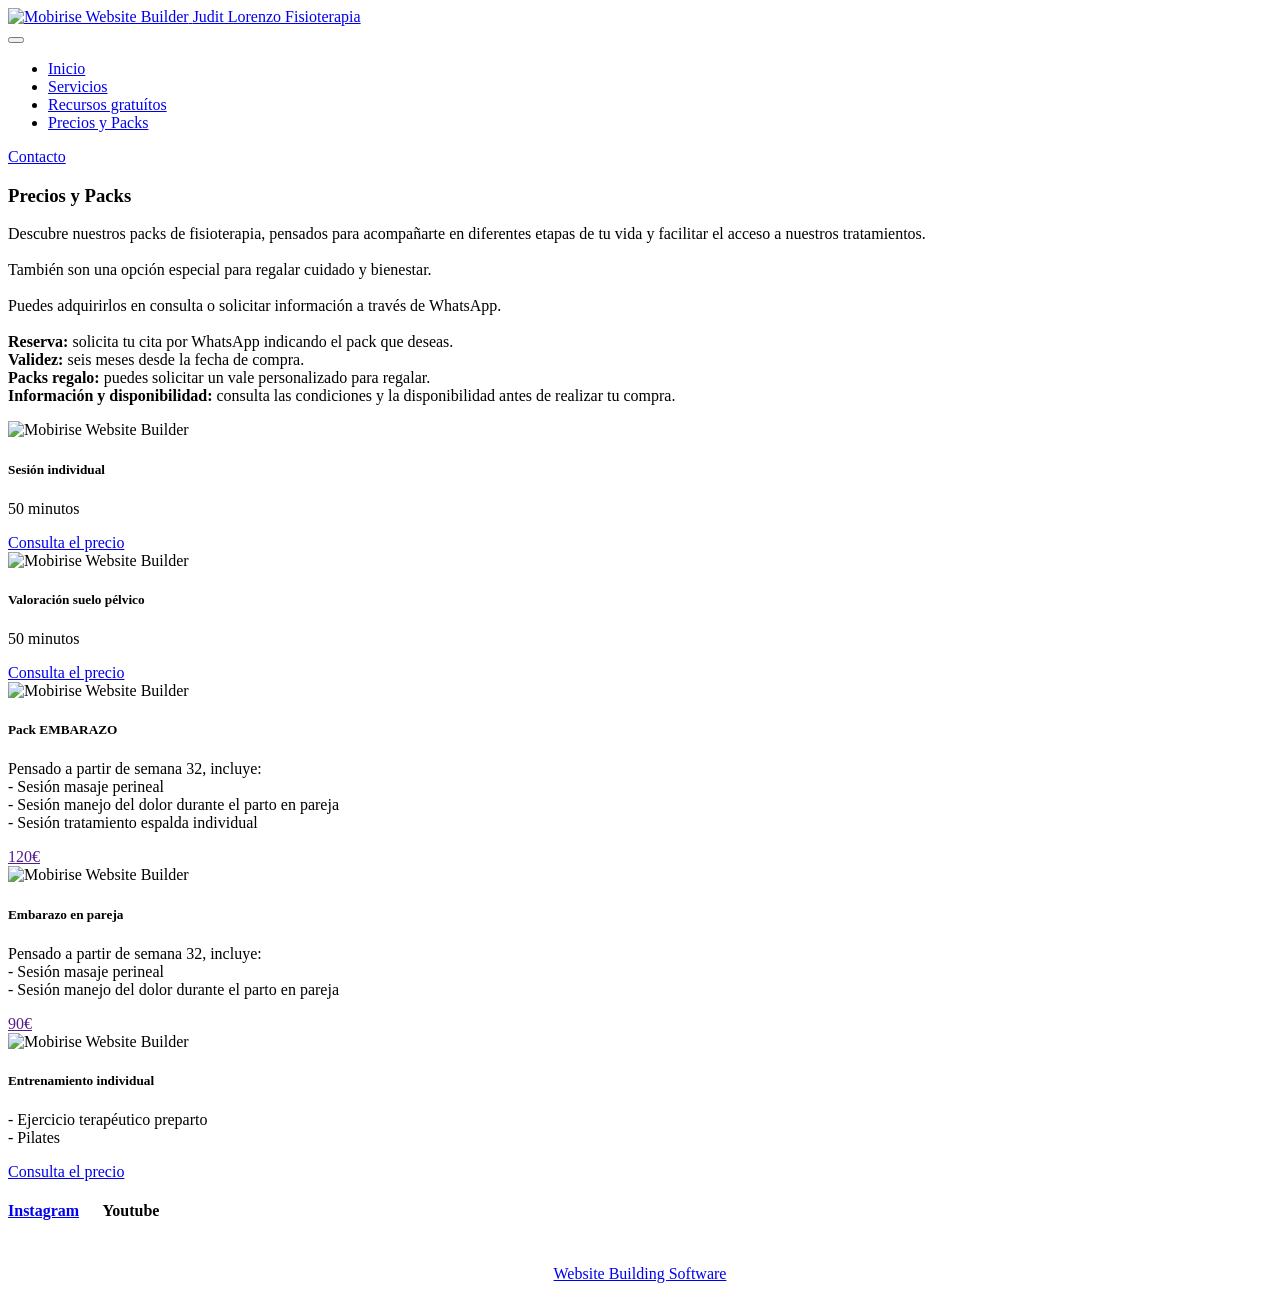
==== preciosypacks.html @ fe15902c "Add files via upload" ====
<!DOCTYPE html>
<html  >
<head>
  <!-- Site made with Mobirise Website Builder v6.2.0, https://mobirise.com -->
  <meta charset="UTF-8">
  <meta http-equiv="X-UA-Compatible" content="IE=edge">
  <meta name="generator" content="Mobirise v6.2.0, mobirise.com">
  <meta name="viewport" content="width=device-width, initial-scale=1, minimum-scale=1">
  <link rel="shortcut icon" href="assets/images/jtg-logo-vf.png" type="image/x-icon">
  <meta name="description" content="">
  
  
  <title>Packs</title>
  <link rel="stylesheet" href="assets/web/assets/mobirise-icons2/mobirise2.css">
  <link rel="stylesheet" href="assets/bootstrap/css/bootstrap.min.css">
  <link rel="stylesheet" href="assets/dropdown/css/style.css">
  <link rel="stylesheet" href="assets/theme/css/style.css">
  <link rel="preload" href="https://fonts.googleapis.com/css?family=Inter+Tight:100,200,300,400,500,600,700,800,900,100i,200i,300i,400i,500i,600i,700i,800i,900i&display=swap" as="style" onload="this.onload=null;this.rel='stylesheet'">
  <noscript><link rel="stylesheet" href="https://fonts.googleapis.com/css?family=Inter+Tight:100,200,300,400,500,600,700,800,900,100i,200i,300i,400i,500i,600i,700i,800i,900i&display=swap"></noscript>
  <link rel="preload" as="style" href="assets/mobirise/css/mbr-additional.css?v=u1Nnzc"><link rel="stylesheet" href="assets/mobirise/css/mbr-additional.css?v=u1Nnzc" type="text/css">

  
  
  
</head>
<body>
  
  <section data-bs-version="5.1" class="menu menu1 cid-vzcnMdSgQT" once="menu" id="menu01-1f">
	

	<nav class="navbar navbar-dropdown navbar-fixed-top navbar-expand-lg">
		<div class="container">
			<div class="navbar-brand">
				<span class="navbar-logo">
					<a href="https://mobiri.se">
						<img src="assets/images/jtg-logo-vf.png" alt="Mobirise Website Builder" style="height: 5rem;">
					</a>
				</span>
				<span class="navbar-caption-wrap"><a class="navbar-caption text-black display-4" href="https://mobiri.se">Judit Lorenzo Fisioterapia</a></span>
			</div>
			<button class="navbar-toggler" type="button" data-toggle="collapse" data-bs-toggle="collapse" data-target="#navbarSupportedContent" data-bs-target="#navbarSupportedContent" aria-controls="navbarNavAltMarkup" aria-expanded="false" aria-label="Toggle navigation">
				<div class="hamburger">
					<span></span>
					<span></span>
					<span></span>
					<span></span>
				</div>
			</button>
			<div class="collapse navbar-collapse" id="navbarSupportedContent">
				<ul class="navbar-nav nav-dropdown" data-app-modern-menu="true"><li class="nav-item">
						<a class="nav-link link text-black text-primary display-4" href="index.html">Inicio</a>
					</li>
					
					<li class="nav-item">
						<a class="nav-link link text-black text-primary display-4" href="servicios.html">Servicios</a>
					</li><li class="nav-item"><a class="nav-link link text-black text-primary display-4" href="Recursos gratuitos.html">Recursos gratuítos</a></li><li class="nav-item"><a class="nav-link link text-black text-primary display-4" href="preciosypacks.html">Precios y Packs</a></li></ul>
				
				<div class="navbar-buttons mbr-section-btn"><a class="btn btn-primary display-4" href="https://wa.me/34603654140">Contacto</a></div>
			</div>
		</div>
	</nav>
</section>

<section data-bs-version="5.1" class="article12 cid-vzcnMf106b" id="article12-1g">    
    
    <div class="container">
        <div class="row justify-content-center">
            <div class="col-md-12 col-lg-10">
                <h3 class="mbr-section-title mbr-fonts-style mb-4 mt-0 display-2">
                <strong>Precios y Packs</strong></h3>
                
                <p class="mbr-text mbr-fonts-style display-7">Descubre nuestros packs de fisioterapia, pensados para acompañarte en diferentes etapas de tu vida y facilitar el acceso a nuestros tratamientos.<br><br>También son una opción especial para regalar cuidado y bienestar.<br><br>Puedes adquirirlos en consulta o solicitar información a través de WhatsApp.<br>
<br><strong>Reserva: </strong>solicita tu cita por WhatsApp indicando el pack que deseas.<br><strong>Validez:</strong> seis meses desde la fecha de compra.<br><strong>Packs regalo:</strong> puedes solicitar un vale personalizado para regalar.<br><strong>Información y disponibilidad: </strong>consulta las condiciones y la disponibilidad antes de realizar tu compra.<br></p>
            </div>
        </div>
    </div>
</section>

<section data-bs-version="5.1" class="features03 cid-vzcoPlRp9c" id="features03-1i">
	
	
	<div class="container">
		<div class="row justify-content-center mb-5">
			<div class="col-12 content-head">
				
			</div>
		</div>
		<div class="row">
			<div class="item features-image col-12 col-md-6 col-lg-4 active">
				<div class="item-wrapper">
					<div class="item-img mb-3">
						<img src="assets/images/masaje-teraputico-abdominal-clido.png" alt="Mobirise Website Builder" title="" data-slide-to="0" data-bs-slide-to="0">
					</div>
					<div class="item-content align-left">
						<h5 class="item-title mbr-fonts-style mt-0 mb-2 display-5">
							<strong>Sesión individual</strong></h5>
						<p class="mbr-text mbr-fonts-style mb-3 display-7">
						    50 minutos</p>
						<div class="mbr-section-btn item-footer"><a href="https://wa.me/34603654140" class="btn item-btn btn-primary display-7">Consulta el precio</a></div>
					</div>
				</div>
			</div><div class="item features-image col-12 col-md-6 col-lg-4">
				<div class="item-wrapper">
					<div class="item-img mb-3">
						<img src="assets/images/sp-2.jpeg" alt="Mobirise Website Builder" title="" data-slide-to="1" data-bs-slide-to="1">
					</div>
					<div class="item-content align-left">
						<h5 class="item-title mbr-fonts-style mt-0 mb-2 display-5"><strong>Valoración suelo pélvico</strong></h5>
						<p class="mbr-text mbr-fonts-style mb-3 display-7">50 minutos</p>
						<div class="mbr-section-btn item-footer"><a href="tel:+34603654140" class="btn item-btn btn-primary display-7">Consulta el precio</a></div>
					</div>
				</div>
			</div>
			<div class="item features-image col-12 col-md-6 col-lg-4">
				<div class="item-wrapper">
					<div class="item-img mb-3">
						<img src="assets/images/imagen1.png" alt="Mobirise Website Builder" title="" data-slide-to="2" data-bs-slide-to="2">
					</div>
					<div class="item-content align-left">
						<h5 class="item-title mbr-fonts-style mb-2 mt-0 display-5"><strong>Pack EMBARAZO</strong></h5>
						<p class="mbr-text mbr-fonts-style mb-3 display-7">Pensado a partir de semana 32, incluye:<br>- Sesión masaje perineal<br>- Sesión manejo del dolor durante el parto en pareja<br>- Sesión tratamiento espalda individual</p>
						<div class="mbr-section-btn item-footer"><a href="" class="btn item-btn btn-primary display-7">120€</a></div>
					</div>
				</div>
			</div><div class="item features-image col-12 col-md-6 col-lg-4">
				<div class="item-wrapper">
					<div class="item-img mb-3">
						<img src="assets/images/imagen1.png" alt="Mobirise Website Builder" title="" data-slide-to="3" data-bs-slide-to="3">
					</div>
					<div class="item-content align-left">
						<h5 class="item-title mbr-fonts-style mb-2 mt-0 display-5"><strong>Embarazo en pareja</strong></h5>
						<p class="mbr-text mbr-fonts-style mb-3 display-7">Pensado a partir de semana 32, incluye:
<br>- Sesión masaje perineal
<br>- Sesión manejo del dolor durante el  parto en pareja</p>
						<div class="mbr-section-btn item-footer"><a href="" class="btn item-btn btn-primary display-7">90€</a></div>
					</div>
				</div>
			</div><div class="item features-image col-12 col-md-6 col-lg-4">
				<div class="item-wrapper">
					<div class="item-img mb-3">
						<img src="assets/images/whatsapp-image-2026-10-28-at-09.52.08.jpeg" alt="Mobirise Website Builder" title="" data-slide-to="4" data-bs-slide-to="5">
					</div>
					<div class="item-content align-left">
						<h5 class="item-title mbr-fonts-style mb-2 mt-0 display-5"><strong>Entrenamiento individual</strong></h5>
						<p class="mbr-text mbr-fonts-style mb-3 display-7">- Ejercicio terapéutico preparto<br>- Pilates</p>
						<div class="mbr-section-btn item-footer"><a href="https://wa.me/34603654140" class="btn item-btn btn-primary display-7">Consulta el precio</a></div>
					</div>
				</div>
			</div>
			
		</div>
	</div>
</section>

<section data-bs-version="5.1" class="article11 cid-vzcnMfFdfg" id="article11-1h">
    

    
    
    <div class="container">
        <div class="row justify-content-center">
            <div class="title col-md-12 col-lg-10">
                
                <h4 class="mbr-section-subtitle align-center mbr-fonts-style mt-4 display-7"><p><a href="https://www.instagram.com/judit.fisio/" class="text-black">Instagram</a> &nbsp;&nbsp;&nbsp;&nbsp;       Youtube</p></h4>
                
            </div>
        </div>
    </div>
</section><section class="display-7" style="padding: 0;align-items: center;justify-content: center;flex-wrap: wrap;    align-content: center;display: flex;position: relative;height: 4rem;"><a href="https://mobiri.se/" style="flex: 1 1;height: 4rem;position: absolute;width: 100%;z-index: 1;"><img alt="" style="height: 4rem;" src="[data-uri]"></a><p style="margin: 0;text-align: center;" class="display-7">&#8204;</p><a style="z-index:1" href="https://mobirise.com"> Website Building Software</a></section><script src="assets/bootstrap/js/bootstrap.bundle.min.js"></script>  <script src="assets/smoothscroll/smooth-scroll.js"></script>  <script src="assets/ytplayer/index.js"></script>  <script src="assets/dropdown/js/navbar-dropdown.js"></script>  <script src="assets/theme/js/script.js"></script>  
  
  
</body>
</html>
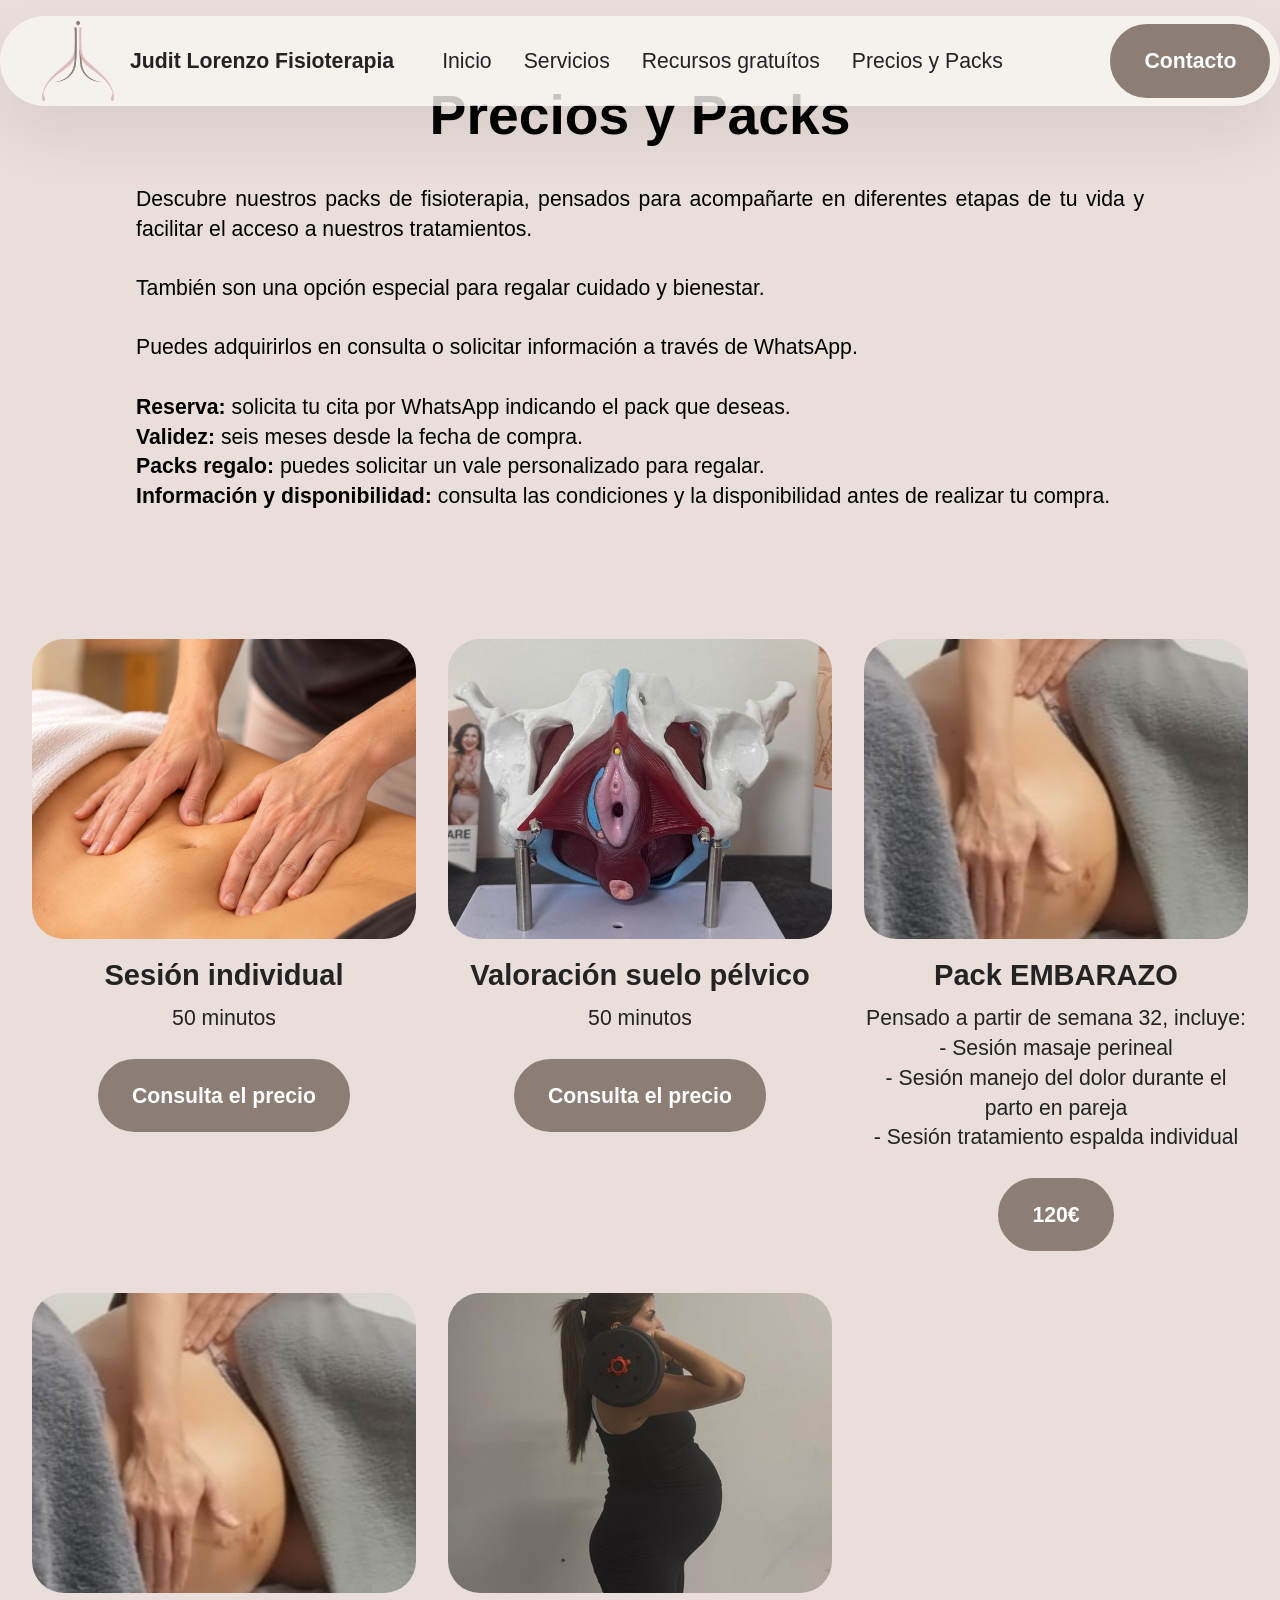
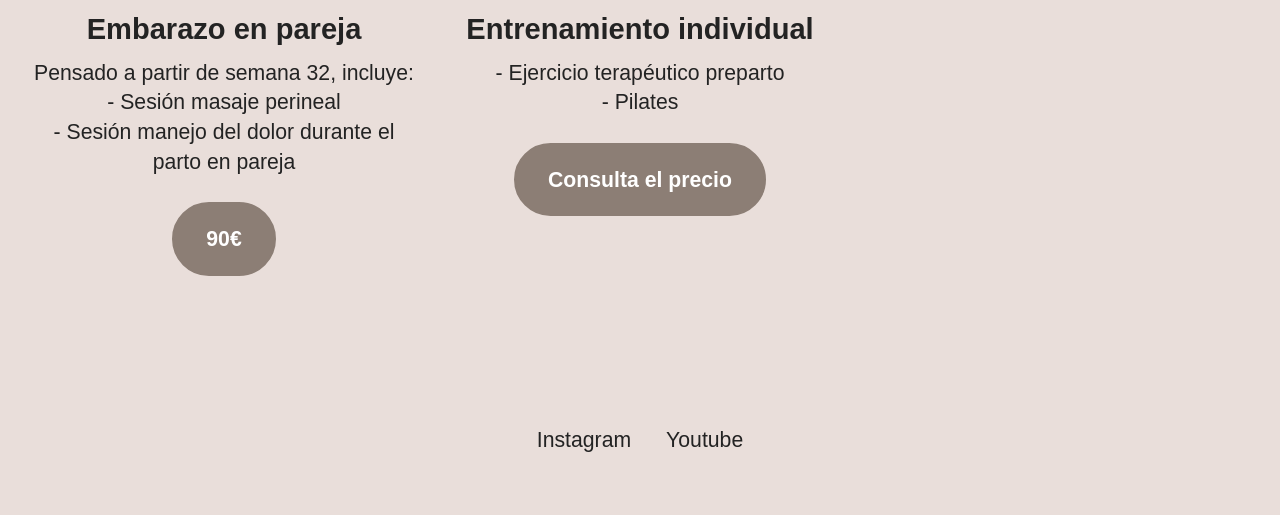
==== commit 52da49df: "preciosypacks.html" ====
--- a/preciosypacks.html
+++ b/preciosypacks.html
@@ -32,7 +32,7 @@
 		<div class="container">
 			<div class="navbar-brand">
 				<span class="navbar-logo">
-					<a href="https://mobiri.se">
+					<a href="index.html">
 						<img src="assets/images/jtg-logo-vf.png" alt="Mobirise Website Builder" style="height: 5rem;">
 					</a>
 				</span>
@@ -166,8 +166,8 @@
             </div>
         </div>
     </div>
-</section><section class="display-7" style="padding: 0;align-items: center;justify-content: center;flex-wrap: wrap;    align-content: center;display: flex;position: relative;height: 4rem;"><a href="https://mobiri.se/" style="flex: 1 1;height: 4rem;position: absolute;width: 100%;z-index: 1;"><img alt="" style="height: 4rem;" src="[data-uri]"></a><p style="margin: 0;text-align: center;" class="display-7">&#8204;</p><a style="z-index:1" href="https://mobirise.com"> Website Building Software</a></section><script src="assets/bootstrap/js/bootstrap.bundle.min.js"></script>  <script src="assets/smoothscroll/smooth-scroll.js"></script>  <script src="assets/ytplayer/index.js"></script>  <script src="assets/dropdown/js/navbar-dropdown.js"></script>  <script src="assets/theme/js/script.js"></script>  
+<script src="assets/bootstrap/js/bootstrap.bundle.min.js"></script>  <script src="assets/smoothscroll/smooth-scroll.js"></script>  <script src="assets/ytplayer/index.js"></script>  <script src="assets/dropdown/js/navbar-dropdown.js"></script>  <script src="assets/theme/js/script.js"></script>  
   
   
 </body>
-</html>+</html>
--- a/assets/web/assets/mobirise-icons2/mobirise2.css
+++ b/assets/web/assets/mobirise-icons2/mobirise2.css
@@ -0,0 +1,499 @@
+@font-face {
+  font-family: 'Moririse2';
+  font-display: swap;
+  src:  url('mobirise2.eot?f2bix4');
+  src:  url('mobirise2.eot?f2bix4#iefix') format('embedded-opentype'),
+    url('mobirise2.woff2?f2bix4') format('woff2'),
+    url('mobirise2.woff?f2bix4') format('woff'),
+    url('mobirise2.ttf?f2bix4') format('truetype'),
+    url('mobirise2.svg?f2bix4#mobirise2') format('svg');
+  font-weight: normal;
+  font-style: normal;
+}
+
+[class^="mobi-"], [class*=" mobi-"] {
+  /* use !important to prevent issues with browser extensions that change fonts */
+  font-family: 'Moririse2' !important;
+  speak: none;
+  font-style: normal;
+  font-weight: normal;
+  font-variant: normal;
+  text-transform: none;
+  line-height: 1;
+
+  /* Better Font Rendering =========== */
+  -webkit-font-smoothing: antialiased;
+  -moz-osx-font-smoothing: grayscale;
+}
+
+.mobi-mbri-add-submenu:before {
+  content: "\e900";
+}
+.mobi-mbri-alert:before {
+  content: "\e901";
+}
+.mobi-mbri-align-center:before {
+  content: "\e902";
+}
+.mobi-mbri-align-justify:before {
+  content: "\e903";
+}
+.mobi-mbri-align-left:before {
+  content: "\e904";
+}
+.mobi-mbri-align-right:before {
+  content: "\e905";
+}
+.mobi-mbri-android:before {
+  content: "\e906";
+}
+.mobi-mbri-apple:before {
+  content: "\e907";
+}
+.mobi-mbri-arrow-down:before {
+  content: "\e908";
+}
+.mobi-mbri-arrow-next:before {
+  content: "\e909";
+}
+.mobi-mbri-arrow-prev:before {
+  content: "\e90a";
+}
+.mobi-mbri-arrow-up:before {
+  content: "\e90b";
+}
+.mobi-mbri-bold:before {
+  content: "\e90c";
+}
+.mobi-mbri-bookmark:before {
+  content: "\e90d";
+}
+.mobi-mbri-bootstrap:before {
+  content: "\e90e";
+}
+.mobi-mbri-briefcase:before {
+  content: "\e90f";
+}
+.mobi-mbri-browse:before {
+  content: "\e910";
+}
+.mobi-mbri-bulleted-list:before {
+  content: "\e911";
+}
+.mobi-mbri-calendar:before {
+  content: "\e912";
+}
+.mobi-mbri-camera:before {
+  content: "\e913";
+}
+.mobi-mbri-cart-add:before {
+  content: "\e914";
+}
+.mobi-mbri-cart-full:before {
+  content: "\e915";
+}
+.mobi-mbri-cash:before {
+  content: "\e916";
+}
+.mobi-mbri-change-style:before {
+  content: "\e917";
+}
+.mobi-mbri-chat:before {
+  content: "\e918";
+}
+.mobi-mbri-clock:before {
+  content: "\e919";
+}
+.mobi-mbri-close:before {
+  content: "\e91a";
+}
+.mobi-mbri-cloud:before {
+  content: "\e91b";
+}
+.mobi-mbri-code:before {
+  content: "\e91c";
+}
+.mobi-mbri-contact-form:before {
+  content: "\e91d";
+}
+.mobi-mbri-credit-card:before {
+  content: "\e91e";
+}
+.mobi-mbri-cursor-click:before {
+  content: "\e91f";
+}
+.mobi-mbri-cust-feedback:before {
+  content: "\e920";
+}
+.mobi-mbri-database:before {
+  content: "\e921";
+}
+.mobi-mbri-delivery:before {
+  content: "\e922";
+}
+.mobi-mbri-desktop:before {
+  content: "\e923";
+}
+.mobi-mbri-devices:before {
+  content: "\e924";
+}
+.mobi-mbri-down:before {
+  content: "\e925";
+}
+.mobi-mbri-download-2:before {
+  content: "\e926";
+}
+.mobi-mbri-download:before {
+  content: "\e927";
+}
+.mobi-mbri-drag-n-drop-2:before {
+  content: "\e928";
+}
+.mobi-mbri-drag-n-drop:before {
+  content: "\e929";
+}
+.mobi-mbri-edit-2:before {
+  content: "\e92a";
+}
+.mobi-mbri-edit:before {
+  content: "\e92b";
+}
+.mobi-mbri-error:before {
+  content: "\e92c";
+}
+.mobi-mbri-extension:before {
+  content: "\e92d";
+}
+.mobi-mbri-features:before {
+  content: "\e92e";
+}
+.mobi-mbri-file:before {
+  content: "\e92f";
+}
+.mobi-mbri-flag:before {
+  content: "\e930";
+}
+.mobi-mbri-folder:before {
+  content: "\e931";
+}
+.mobi-mbri-gift:before {
+  content: "\e932";
+}
+.mobi-mbri-github:before {
+  content: "\e933";
+}
+.mobi-mbri-globe-2:before {
+  content: "\e934";
+}
+.mobi-mbri-globe:before {
+  content: "\e935";
+}
+.mobi-mbri-growing-chart:before {
+  content: "\e936";
+}
+.mobi-mbri-hearth:before {
+  content: "\e937";
+}
+.mobi-mbri-help:before {
+  content: "\e938";
+}
+.mobi-mbri-home:before {
+  content: "\e939";
+}
+.mobi-mbri-hot-cup:before {
+  content: "\e93a";
+}
+.mobi-mbri-idea:before {
+  content: "\e93b";
+}
+.mobi-mbri-image-gallery:before {
+  content: "\e93c";
+}
+.mobi-mbri-image-slider:before {
+  content: "\e93d";
+}
+.mobi-mbri-info:before {
+  content: "\e93e";
+}
+.mobi-mbri-italic:before {
+  content: "\e93f";
+}
+.mobi-mbri-key:before {
+  content: "\e940";
+}
+.mobi-mbri-laptop:before {
+  content: "\e941";
+}
+.mobi-mbri-layers:before {
+  content: "\e942";
+}
+.mobi-mbri-left-right:before {
+  content: "\e943";
+}
+.mobi-mbri-left:before {
+  content: "\e944";
+}
+.mobi-mbri-letter:before {
+  content: "\e945";
+}
+.mobi-mbri-like:before {
+  content: "\e946";
+}
+.mobi-mbri-link:before {
+  content: "\e947";
+}
+.mobi-mbri-lock:before {
+  content: "\e948";
+}
+.mobi-mbri-login:before {
+  content: "\e949";
+}
+.mobi-mbri-logout:before {
+  content: "\e94a";
+}
+.mobi-mbri-magic-stick:before {
+  content: "\e94b";
+}
+.mobi-mbri-map-pin:before {
+  content: "\e94c";
+}
+.mobi-mbri-menu:before {
+  content: "\e94d";
+}
+.mobi-mbri-mobile-2:before {
+  content: "\e94e";
+}
+.mobi-mbri-mobile-horizontal:before {
+  content: "\e94f";
+}
+.mobi-mbri-mobile:before {
+  content: "\e950";
+}
+.mobi-mbri-mobirise:before {
+  content: "\e951";
+}
+.mobi-mbri-more-horizontal:before {
+  content: "\e952";
+}
+.mobi-mbri-more-vertical:before {
+  content: "\e953";
+}
+.mobi-mbri-music:before {
+  content: "\e954";
+}
+.mobi-mbri-new-file:before {
+  content: "\e955";
+}
+.mobi-mbri-numbered-list:before {
+  content: "\e956";
+}
+.mobi-mbri-opened-folder:before {
+  content: "\e957";
+}
+.mobi-mbri-pages:before {
+  content: "\e958";
+}
+.mobi-mbri-paper-plane:before {
+  content: "\e959";
+}
+.mobi-mbri-paperclip:before {
+  content: "\e95a";
+}
+.mobi-mbri-phone:before {
+  content: "\e95b";
+}
+.mobi-mbri-photo:before {
+  content: "\e95c";
+}
+.mobi-mbri-photos:before {
+  content: "\e95d";
+}
+.mobi-mbri-pin:before {
+  content: "\e95e";
+}
+.mobi-mbri-play:before {
+  content: "\e95f";
+}
+.mobi-mbri-plus:before {
+  content: "\e960";
+}
+.mobi-mbri-preview:before {
+  content: "\e961";
+}
+.mobi-mbri-print:before {
+  content: "\e962";
+}
+.mobi-mbri-protect:before {
+  content: "\e963";
+}
+.mobi-mbri-question:before {
+  content: "\e964";
+}
+.mobi-mbri-quote-left:before {
+  content: "\e965";
+}
+.mobi-mbri-quote-right:before {
+  content: "\e966";
+}
+.mobi-mbri-redo:before {
+  content: "\e967";
+}
+.mobi-mbri-refresh:before {
+  content: "\e968";
+}
+.mobi-mbri-responsive-2:before {
+  content: "\e969";
+}
+.mobi-mbri-responsive:before {
+  content: "\e96a";
+}
+.mobi-mbri-right:before {
+  content: "\e96b";
+}
+.mobi-mbri-rocket:before {
+  content: "\e96c";
+}
+.mobi-mbri-sad-face:before {
+  content: "\e96d";
+}
+.mobi-mbri-sale:before {
+  content: "\e96e";
+}
+.mobi-mbri-save:before {
+  content: "\e96f";
+}
+.mobi-mbri-search:before {
+  content: "\e970";
+}
+.mobi-mbri-setting-2:before {
+  content: "\e971";
+}
+.mobi-mbri-setting-3:before {
+  content: "\e972";
+}
+.mobi-mbri-setting:before {
+  content: "\e973";
+}
+.mobi-mbri-share:before {
+  content: "\e974";
+}
+.mobi-mbri-shopping-bag:before {
+  content: "\e975";
+}
+.mobi-mbri-shopping-basket:before {
+  content: "\e976";
+}
+.mobi-mbri-shopping-cart:before {
+  content: "\e977";
+}
+.mobi-mbri-sites:before {
+  content: "\e978";
+}
+.mobi-mbri-smile-face:before {
+  content: "\e979";
+}
+.mobi-mbri-speed:before {
+  content: "\e97a";
+}
+.mobi-mbri-star:before {
+  content: "\e97b";
+}
+.mobi-mbri-success:before {
+  content: "\e97c";
+}
+.mobi-mbri-sun:before {
+  content: "\e97d";
+}
+.mobi-mbri-sun2:before {
+  content: "\e97e";
+}
+.mobi-mbri-tablet-vertical:before {
+  content: "\e97f";
+}
+.mobi-mbri-tablet:before {
+  content: "\e980";
+}
+.mobi-mbri-target:before {
+  content: "\e981";
+}
+.mobi-mbri-timer:before {
+  content: "\e982";
+}
+.mobi-mbri-to-ftp:before {
+  content: "\e983";
+}
+.mobi-mbri-to-local-drive:before {
+  content: "\e984";
+}
+.mobi-mbri-touch-swipe:before {
+  content: "\e985";
+}
+.mobi-mbri-touch:before {
+  content: "\e986";
+}
+.mobi-mbri-trash:before {
+  content: "\e987";
+}
+.mobi-mbri-underline:before {
+  content: "\e988";
+}
+.mobi-mbri-undo:before {
+  content: "\e989";
+}
+.mobi-mbri-unlink:before {
+  content: "\e98a";
+}
+.mobi-mbri-unlock:before {
+  content: "\e98b";
+}
+.mobi-mbri-up-down:before {
+  content: "\e98c";
+}
+.mobi-mbri-up:before {
+  content: "\e98d";
+}
+.mobi-mbri-update:before {
+  content: "\e98e";
+}
+.mobi-mbri-upload-2:before {
+  content: "\e98f";
+}
+.mobi-mbri-upload:before {
+  content: "\e990";
+}
+.mobi-mbri-user-2:before {
+  content: "\e991";
+}
+.mobi-mbri-user:before {
+  content: "\e992";
+}
+.mobi-mbri-users:before {
+  content: "\e993";
+}
+.mobi-mbri-video-play:before {
+  content: "\e994";
+}
+.mobi-mbri-video:before {
+  content: "\e995";
+}
+.mobi-mbri-watch:before {
+  content: "\e996";
+}
+.mobi-mbri-website-theme-2:before {
+  content: "\e997";
+}
+.mobi-mbri-website-theme:before {
+  content: "\e998";
+}
+.mobi-mbri-wifi:before {
+  content: "\e999";
+}
+.mobi-mbri-windows:before {
+  content: "\e99a";
+}
+.mobi-mbri-zoom-in:before {
+  content: "\e99b";
+}
+.mobi-mbri-zoom-out:before {
+  content: "\e99c";
+}
--- a/assets/dropdown/css/style.css
+++ b/assets/dropdown/css/style.css
@@ -0,0 +1,265 @@
+.navbar-dropdown {
+  left: 0;
+  padding: 0;
+  position: absolute;
+  right: 0;
+  top: 0;
+  transition: all 0.45s ease;
+  z-index: 1030;
+  background: #282828; }
+  .navbar-dropdown .navbar-logo {
+    margin-right: 0.8rem;
+    transition: margin 0.3s ease-in-out;
+    vertical-align: middle; }
+    .navbar-dropdown .navbar-logo img {
+      height: 3.125rem;
+      transition: all 0.3s ease-in-out; }
+    .navbar-dropdown .navbar-logo.mbr-iconfont {
+      font-size: 3.125rem;
+      line-height: 3.125rem; }
+  .navbar-dropdown .navbar-caption {
+    font-weight: 700;
+    white-space: normal;
+    vertical-align: -4px;
+    line-height: 3.125rem !important; }
+    .navbar-dropdown .navbar-caption, .navbar-dropdown .navbar-caption:hover {
+      color: inherit;
+      text-decoration: none; }
+  .navbar-dropdown .mbr-iconfont + .navbar-caption {
+    vertical-align: -1px; }
+  .navbar-dropdown.navbar-fixed-top {
+    position: fixed; }
+  .navbar-dropdown .navbar-brand span {
+    vertical-align: -4px; }
+  .navbar-dropdown.bg-color.transparent {
+    background: none; }
+  .navbar-dropdown.navbar-short .navbar-brand {
+    padding: 0.625rem 0; }
+    .navbar-dropdown.navbar-short .navbar-brand span {
+      vertical-align: -1px; }
+  .navbar-dropdown.navbar-short .navbar-caption {
+    line-height: 2.375rem !important;
+    vertical-align: -2px; }
+  .navbar-dropdown.navbar-short .navbar-logo {
+    margin-right: 0.5rem; }
+    .navbar-dropdown.navbar-short .navbar-logo img {
+      height: 2.375rem; }
+    .navbar-dropdown.navbar-short .navbar-logo.mbr-iconfont {
+      font-size: 2.375rem;
+      line-height: 2.375rem; }
+  .navbar-dropdown.navbar-short .mbr-table-cell {
+    height: 3.625rem; }
+  .navbar-dropdown .navbar-close {
+    left: 0.6875rem;
+    position: fixed;
+    top: 0.75rem;
+    z-index: 1000; }
+  .navbar-dropdown .hamburger-icon {
+    content: "";
+    display: inline-block;
+    vertical-align: middle;
+    width: 16px;
+    -webkit-box-shadow: 0 -6px 0 1px #282828,0 0 0 1px #282828,0 6px 0 1px #282828;
+    -moz-box-shadow: 0 -6px 0 1px #282828,0 0 0 1px #282828,0 6px 0 1px #282828;
+    box-shadow: 0 -6px 0 1px #282828,0 0 0 1px #282828,0 6px 0 1px #282828; }
+
+.dropdown-menu .dropdown-toggle[data-toggle="dropdown-submenu"]::after {
+  border-bottom: 0.35em solid transparent;
+  border-left: 0.35em solid;
+  border-right: 0;
+  border-top: 0.35em solid transparent;
+  margin-left: 0.3rem; }
+
+.dropdown-menu .dropdown-item:focus {
+  outline: 0; }
+
+.nav-dropdown {
+  font-size: 0.75rem;
+  font-weight: 500;
+  height: auto !important; }
+  .nav-dropdown .nav-btn {
+    padding-left: 1rem; }
+  .nav-dropdown .link {
+    margin: .667em 1.667em;
+    font-weight: 500;
+    padding: 0;
+    transition: color .2s ease-in-out; }
+    .nav-dropdown .link.dropdown-toggle {
+      margin-right: 2.583em; }
+      .nav-dropdown .link.dropdown-toggle::after {
+        margin-left: .25rem;
+        border-top: 0.35em solid;
+        border-right: 0.35em solid transparent;
+        border-left: 0.35em solid transparent;
+        border-bottom: 0; }
+      .nav-dropdown .link.dropdown-toggle[aria-expanded="true"] {
+        margin: 0;
+        padding: 0.667em 3.263em  0.667em 1.667em; }
+  .nav-dropdown .link::after,
+  .nav-dropdown .dropdown-item::after {
+    color: inherit; }
+  .nav-dropdown .btn {
+    font-size: 0.75rem;
+    font-weight: 700;
+    letter-spacing: 0;
+    margin-bottom: 0;
+    padding-left: 1.25rem;
+    padding-right: 1.25rem; }
+  .nav-dropdown .dropdown-menu {
+    border-radius: 0;
+    border: 0;
+    left: 0;
+    margin: 0;
+    padding-bottom: 1.25rem;
+    padding-top: 1.25rem;
+    position: relative; }
+  .nav-dropdown .dropdown-submenu {
+    margin-left: 0.125rem;
+    top: 0; }
+  .nav-dropdown .dropdown-item {
+    font-weight: 500;
+    line-height: 2;
+    padding: 0.3846em 4.615em 0.3846em 1.5385em;
+    position: relative;
+    transition: color .2s ease-in-out, background-color .2s ease-in-out; }
+    .nav-dropdown .dropdown-item::after {
+      margin-top: -0.3077em;
+      position: absolute;
+      right: 1.1538em;
+      top: 50%; }
+    .nav-dropdown .dropdown-item:focus, .nav-dropdown .dropdown-item:hover {
+      background: none; }
+
+@media (max-width: 767px) {
+  .nav-dropdown.navbar-toggleable-sm {
+    bottom: 0;
+    display: none;
+    left: 0;
+    overflow-x: hidden;
+    position: fixed;
+    top: 0;
+    transform: translateX(-100%);
+    -ms-transform: translateX(-100%);
+    -webkit-transform: translateX(-100%);
+    width: 18.75rem;
+    z-index: 999; } }
+.nav-dropdown.navbar-toggleable-xl {
+  bottom: 0;
+  display: none;
+  left: 0;
+  overflow-x: hidden;
+  position: fixed;
+  top: 0;
+  transform: translateX(-100%);
+  -ms-transform: translateX(-100%);
+  -webkit-transform: translateX(-100%);
+  width: 18.75rem;
+  z-index: 999; }
+
+.nav-dropdown-sm {
+  display: block !important;
+  overflow-x: hidden;
+  overflow: auto;
+  padding-top: 3.875rem; }
+  .nav-dropdown-sm::after {
+    content: "";
+    display: block;
+    height: 3rem;
+    width: 100%; }
+  .nav-dropdown-sm.collapse.in ~ .navbar-close {
+    display: block !important; }
+  .nav-dropdown-sm.collapsing, .nav-dropdown-sm.collapse.in {
+    transform: translateX(0);
+    -ms-transform: translateX(0);
+    -webkit-transform: translateX(0);
+    transition: all 0.25s ease-out;
+    -webkit-transition: all 0.25s ease-out;
+    background: #282828; }
+  .nav-dropdown-sm.collapsing[aria-expanded="false"] {
+    transform: translateX(-100%);
+    -ms-transform: translateX(-100%);
+    -webkit-transform: translateX(-100%); }
+  .nav-dropdown-sm .nav-item {
+    display: block;
+    margin-left: 0 !important;
+    padding-left: 0; }
+  .nav-dropdown-sm .link,
+  .nav-dropdown-sm .dropdown-item {
+    border-top: 1px dotted rgba(255, 255, 255, 0.1);
+    font-size: 0.8125rem;
+    line-height: 1.6;
+    margin: 0 !important;
+    padding: 0.875rem 2.4rem 0.875rem 1.5625rem !important;
+    position: relative;
+    white-space: normal; }
+    .nav-dropdown-sm .link:focus, .nav-dropdown-sm .link:hover,
+    .nav-dropdown-sm .dropdown-item:focus,
+    .nav-dropdown-sm .dropdown-item:hover {
+      background: rgba(0, 0, 0, 0.2) !important;
+      color: #c0a375; }
+  .nav-dropdown-sm .nav-btn {
+    position: relative;
+    padding: 1.5625rem 1.5625rem 0 1.5625rem; }
+    .nav-dropdown-sm .nav-btn::before {
+      border-top: 1px dotted rgba(255, 255, 255, 0.1);
+      content: "";
+      left: 0;
+      position: absolute;
+      top: 0;
+      width: 100%; }
+    .nav-dropdown-sm .nav-btn + .nav-btn {
+      padding-top: 0.625rem; }
+      .nav-dropdown-sm .nav-btn + .nav-btn::before {
+        display: none; }
+  .nav-dropdown-sm .btn {
+    padding: 0.625rem 0; }
+  .nav-dropdown-sm .dropdown-toggle[data-toggle="dropdown-submenu"]::after {
+    margin-left: .25rem;
+    border-top: 0.35em solid;
+    border-right: 0.35em solid transparent;
+    border-left: 0.35em solid transparent;
+    border-bottom: 0; }
+  .nav-dropdown-sm .dropdown-toggle[data-toggle="dropdown-submenu"][aria-expanded="true"]::after {
+    border-top: 0;
+    border-right: 0.35em solid transparent;
+    border-left: 0.35em solid transparent;
+    border-bottom: 0.35em solid; }
+  .nav-dropdown-sm .dropdown-menu {
+    margin: 0;
+    padding: 0;
+    position: relative;
+    top: 0;
+    left: 0;
+    width: 100%;
+    border: 0;
+    float: none;
+    border-radius: 0;
+    background: none; }
+  .nav-dropdown-sm .dropdown-submenu {
+    left: 100%;
+    margin-left: 0.125rem;
+    margin-top: -1.25rem;
+    top: 0; }
+
+.navbar-toggleable-sm .nav-dropdown .dropdown-menu {
+  position: absolute; }
+
+.navbar-toggleable-sm .nav-dropdown .dropdown-submenu {
+  left: 100%;
+  margin-left: 0.125rem;
+  margin-top: -1.25rem;
+  top: 0; }
+
+.navbar-toggleable-sm.opened .nav-dropdown .dropdown-menu {
+  position: relative; }
+
+.navbar-toggleable-sm.opened .nav-dropdown .dropdown-submenu {
+  left: 0;
+  margin-left: 00rem;
+  margin-top: 0rem;
+  top: 0; }
+
+.is-builder .nav-dropdown.collapsing {
+  transition: none !important; }
+
+
--- a/assets/theme/css/style.css
+++ b/assets/theme/css/style.css
@@ -0,0 +1,971 @@
+@charset "UTF-8";
+section {
+  background-color: #ffffff;
+}
+
+body {
+  font-style: normal;
+  line-height: 1.5;
+  font-weight: 400;
+  color: #232323;
+  position: relative;
+}
+
+button {
+  background-color: transparent;
+  border-color: transparent;
+}
+
+.embla__button,
+.carousel-control {
+  background-color: #edefea !important;
+  opacity: 0.8 !important;
+  color: #464845 !important;
+  border-color: #edefea !important;
+}
+
+.carousel .close,
+.modalWindow .close {
+  background-color: #edefea !important;
+  color: #464845 !important;
+  border-color: #edefea !important;
+  opacity: 0.8 !important;
+}
+
+.carousel .close:hover,
+.modalWindow .close:hover {
+  opacity: 1 !important;
+}
+
+.carousel-indicators li {
+  background-color: #edefea !important;
+  border: 2px solid #464845 !important;
+}
+
+.carousel-indicators li:hover,
+.carousel-indicators li:active {
+  opacity: 0.8 !important;
+}
+
+.embla__button:hover,
+.carousel-control:hover {
+  background-color: #edefea !important;
+  opacity: 1 !important;
+}
+
+.modalWindow-video-container {
+  height: 80%;
+}
+
+section,
+.container,
+.container-fluid {
+  position: relative;
+  word-wrap: break-word;
+}
+
+a.mbr-iconfont:hover {
+  text-decoration: none;
+}
+
+.article .lead p,
+.article .lead ul,
+.article .lead ol,
+.article .lead pre,
+.article .lead blockquote {
+  margin-bottom: 0;
+}
+
+a {
+  font-style: normal;
+  font-weight: 400;
+  cursor: pointer;
+}
+a, a:hover {
+  text-decoration: none;
+}
+
+.mbr-section-title {
+  font-style: normal;
+  line-height: 1.3;
+}
+
+.mbr-section-subtitle {
+  line-height: 1.3;
+}
+
+.mbr-text {
+  font-style: normal;
+  line-height: 1.7;
+}
+
+h1,
+h2,
+h3,
+h4,
+h5,
+h6,
+.display-1,
+.display-2,
+.display-4,
+.display-5,
+.display-7,
+span,
+p,
+a {
+  line-height: 1;
+  word-break: break-word;
+  word-wrap: break-word;
+  font-weight: 400;
+}
+
+b,
+strong {
+  font-weight: bold;
+}
+
+input:-webkit-autofill, input:-webkit-autofill:hover, input:-webkit-autofill:focus, input:-webkit-autofill:active {
+  transition-delay: 9999s;
+  -webkit-transition-property: background-color, color;
+  transition-property: background-color, color;
+}
+
+textarea[type=hidden] {
+  display: none;
+}
+
+section {
+  background-position: 50% 50%;
+  background-repeat: no-repeat;
+  background-size: cover;
+}
+section .mbr-background-video,
+section .mbr-background-video-preview {
+  position: absolute;
+  bottom: 0;
+  left: 0;
+  right: 0;
+  top: 0;
+}
+
+.hidden {
+  visibility: hidden;
+}
+
+.mbr-z-index20 {
+  z-index: 20;
+}
+
+/*! Base colors */
+.mbr-white {
+  color: #ffffff;
+}
+
+.mbr-black {
+  color: #111111;
+}
+
+.mbr-bg-white {
+  background-color: #ffffff;
+}
+
+.mbr-bg-black {
+  background-color: #000000;
+}
+
+/*! Text-aligns */
+.align-left {
+  text-align: left;
+}
+
+.align-center {
+  text-align: center;
+}
+
+.align-right {
+  text-align: right;
+}
+
+/*! Font-weight  */
+.mbr-light {
+  font-weight: 300;
+}
+
+.mbr-regular {
+  font-weight: 400;
+}
+
+.mbr-semibold {
+  font-weight: 500;
+}
+
+.mbr-bold {
+  font-weight: 700;
+}
+
+/*! Media  */
+.media-content {
+  flex-basis: 100%;
+}
+
+.media-container-row {
+  display: flex;
+  flex-direction: row;
+  flex-wrap: wrap;
+  justify-content: center;
+  align-content: center;
+  align-items: start;
+}
+.media-container-row .media-size-item {
+  width: 400px;
+}
+
+.media-container-column {
+  display: flex;
+  flex-direction: column;
+  flex-wrap: wrap;
+  justify-content: center;
+  align-content: center;
+  align-items: stretch;
+}
+.media-container-column > * {
+  width: 100%;
+}
+
+@media (min-width: 992px) {
+  .media-container-row {
+    flex-wrap: nowrap;
+  }
+}
+figure {
+  margin-bottom: 0;
+  overflow: hidden;
+}
+
+figure[mbr-media-size] {
+  transition: width 0.1s;
+}
+
+img,
+iframe {
+  display: block;
+  width: 100%;
+}
+
+.card {
+  background-color: transparent;
+  border: none;
+}
+
+.card-box {
+  width: 100%;
+}
+
+.card-img {
+  text-align: center;
+  flex-shrink: 0;
+  -webkit-flex-shrink: 0;
+}
+
+.media {
+  max-width: 100%;
+  margin: 0 auto;
+}
+
+.mbr-figure {
+  align-self: center;
+}
+
+.media-container > div {
+  max-width: 100%;
+}
+
+.mbr-figure img,
+.card-img img {
+  width: 100%;
+}
+
+@media (max-width: 991px) {
+  .media-size-item {
+    width: auto !important;
+  }
+  .media {
+    width: auto;
+  }
+  .mbr-figure {
+    width: 100% !important;
+  }
+}
+/*! Buttons */
+.mbr-section-btn {
+  margin-left: -0.6rem;
+  margin-right: -0.6rem;
+  font-size: 0;
+}
+
+.btn {
+  font-weight: 600;
+  border-width: 1px;
+  font-style: normal;
+  margin: 0.6rem 0.6rem;
+  white-space: normal;
+  transition: all 0.2s ease-in-out;
+  display: inline-flex;
+  align-items: center;
+  justify-content: center;
+  word-break: break-word;
+}
+
+.btn-sm {
+  font-weight: 600;
+  letter-spacing: 0px;
+  transition: all 0.3s ease-in-out;
+}
+
+.btn-md {
+  font-weight: 600;
+  letter-spacing: 0px;
+  transition: all 0.3s ease-in-out;
+}
+
+.btn-lg {
+  font-weight: 600;
+  letter-spacing: 0px;
+  transition: all 0.3s ease-in-out;
+}
+
+.btn-form {
+  margin: 0;
+}
+.btn-form:hover {
+  cursor: pointer;
+}
+
+nav .mbr-section-btn {
+  margin-left: 0rem;
+  margin-right: 0rem;
+}
+
+/*! Btn icon margin */
+.btn .mbr-iconfont,
+.btn.btn-sm .mbr-iconfont {
+  order: 1;
+  cursor: pointer;
+  margin-left: 0.5rem;
+  vertical-align: sub;
+}
+
+.btn.btn-md .mbr-iconfont,
+.btn.btn-md .mbr-iconfont {
+  margin-left: 0.8rem;
+}
+
+.mbr-regular {
+  font-weight: 400;
+}
+
+.mbr-semibold {
+  font-weight: 500;
+}
+
+.mbr-bold {
+  font-weight: 700;
+}
+
+[type=submit] {
+  -webkit-appearance: none;
+}
+
+/*! Full-screen */
+.mbr-fullscreen .mbr-overlay {
+  min-height: 100vh;
+}
+
+.mbr-fullscreen {
+  display: flex;
+  display: -moz-flex;
+  display: -ms-flex;
+  display: -o-flex;
+  align-items: center;
+  min-height: 100vh;
+  padding-top: 3rem;
+  padding-bottom: 3rem;
+}
+
+/*! Map */
+.map {
+  height: 25rem;
+  position: relative;
+}
+.map iframe {
+  width: 100%;
+  height: 100%;
+}
+
+/*! Scroll to top arrow */
+.mbr-arrow-up {
+  bottom: 25px;
+  right: 90px;
+  position: fixed;
+  text-align: right;
+  z-index: 5000;
+  color: #ffffff;
+  font-size: 22px;
+}
+
+.mbr-arrow-up a {
+  background: rgba(0, 0, 0, 0.2);
+  border-radius: 50%;
+  color: #fff;
+  display: inline-block;
+  height: 60px;
+  width: 60px;
+  border: 2px solid #fff;
+  outline-style: none !important;
+  position: relative;
+  text-decoration: none;
+  transition: all 0.3s ease-in-out;
+  cursor: pointer;
+  text-align: center;
+}
+.mbr-arrow-up a:hover {
+  background-color: rgba(0, 0, 0, 0.4);
+}
+.mbr-arrow-up a i {
+  line-height: 60px;
+}
+
+.mbr-arrow-up-icon {
+  display: block;
+  color: #fff;
+}
+
+.mbr-arrow-up-icon::before {
+  content: "›";
+  display: inline-block;
+  font-family: serif;
+  font-size: 22px;
+  line-height: 1;
+  font-style: normal;
+  position: relative;
+  top: 6px;
+  left: -4px;
+  transform: rotate(-90deg);
+}
+
+/*! Arrow Down */
+.mbr-arrow {
+  position: absolute;
+  bottom: 45px;
+  left: 50%;
+  width: 60px;
+  height: 60px;
+  cursor: pointer;
+  background-color: rgba(80, 80, 80, 0.5);
+  border-radius: 50%;
+  transform: translateX(-50%);
+}
+@media (max-width: 767px) {
+  .mbr-arrow {
+    display: none;
+  }
+}
+.mbr-arrow > a {
+  display: inline-block;
+  text-decoration: none;
+  outline-style: none;
+  animation: arrowdown 1.7s ease-in-out infinite;
+  color: #ffffff;
+}
+.mbr-arrow > a > i {
+  position: absolute;
+  top: -2px;
+  left: 15px;
+  font-size: 2rem;
+}
+
+#scrollToTop a i::before {
+  content: "";
+  position: absolute;
+  display: block;
+  border-bottom: 2.5px solid #fff;
+  border-left: 2.5px solid #fff;
+  width: 27.8%;
+  height: 27.8%;
+  left: 50%;
+  top: 51%;
+  transform: translateY(-30%) translateX(-50%) rotate(135deg);
+}
+
+@keyframes arrowdown {
+  0% {
+    transform: translateY(0px);
+  }
+  50% {
+    transform: translateY(-5px);
+  }
+  100% {
+    transform: translateY(0px);
+  }
+}
+@media (max-width: 500px) {
+  .mbr-arrow-up {
+    left: 0;
+    right: 0;
+    text-align: center;
+  }
+}
+/*Gradients animation*/
+@keyframes gradient-animation {
+  from {
+    background-position: 0% 100%;
+    animation-timing-function: ease-in-out;
+  }
+  to {
+    background-position: 100% 0%;
+    animation-timing-function: ease-in-out;
+  }
+}
+.bg-gradient {
+  background-size: 200% 200%;
+  animation: gradient-animation 5s infinite alternate;
+  -webkit-animation: gradient-animation 5s infinite alternate;
+}
+
+.menu .navbar-brand {
+  display: -webkit-flex;
+}
+.menu .navbar-brand span {
+  display: flex;
+  display: -webkit-flex;
+}
+.menu .navbar-brand .navbar-caption-wrap {
+  display: -webkit-flex;
+}
+.menu .navbar-brand .navbar-logo img {
+  display: -webkit-flex;
+  width: auto;
+}
+@media (min-width: 768px) and (max-width: 991px) {
+  .menu .navbar-toggleable-sm .navbar-nav {
+    display: -ms-flexbox;
+  }
+}
+@media (max-width: 991px) {
+  .menu .navbar-collapse {
+    max-height: 93.5vh;
+  }
+  .menu .navbar-collapse.show {
+    overflow: auto;
+  }
+}
+@media (min-width: 992px) {
+  .menu .navbar-nav.nav-dropdown {
+    display: -webkit-flex;
+  }
+  .menu .navbar-toggleable-sm .navbar-collapse {
+    display: -webkit-flex !important;
+  }
+  .menu .collapsed .navbar-collapse {
+    max-height: 93.5vh;
+  }
+  .menu .collapsed .navbar-collapse.show {
+    overflow: auto;
+  }
+}
+@media (max-width: 767px) {
+  .menu .navbar-collapse {
+    max-height: 80vh;
+  }
+}
+
+.nav-link .mbr-iconfont {
+  margin-right: 0.5rem;
+}
+
+.navbar {
+  display: -webkit-flex;
+  -webkit-flex-wrap: wrap;
+  -webkit-align-items: center;
+  -webkit-justify-content: space-between;
+}
+
+.navbar-collapse {
+  -webkit-flex-basis: 100%;
+  -webkit-flex-grow: 1;
+  -webkit-align-items: center;
+}
+
+.nav-dropdown .link {
+  padding: 0.667em 1.667em !important;
+  margin: 0 !important;
+}
+
+.nav {
+  display: -webkit-flex;
+  -webkit-flex-wrap: wrap;
+}
+
+.row {
+  display: -webkit-flex;
+  -webkit-flex-wrap: wrap;
+}
+
+.justify-content-center {
+  -webkit-justify-content: center;
+}
+
+.form-inline {
+  display: -webkit-flex;
+}
+
+.card-wrapper {
+  -webkit-flex: 1;
+}
+
+.carousel-control {
+  z-index: 10;
+  display: -webkit-flex;
+}
+
+.carousel-controls {
+  display: -webkit-flex;
+}
+
+.media {
+  display: -webkit-flex;
+}
+
+.form-group:focus {
+  outline: none;
+}
+
+.jq-selectbox__select {
+  padding: 7px 0;
+  position: relative;
+}
+
+.jq-selectbox__dropdown {
+  overflow: hidden;
+  border-radius: 10px;
+  position: absolute;
+  top: 100%;
+  left: 0 !important;
+  width: 100% !important;
+}
+
+.jq-selectbox__trigger-arrow {
+  right: 0;
+  transform: translateY(-50%);
+}
+
+.jq-selectbox li {
+  padding: 1.07em 0.5em;
+}
+
+input[type=range] {
+  padding-left: 0 !important;
+  padding-right: 0 !important;
+}
+
+.modal-dialog,
+.modal-content {
+  height: 100%;
+}
+
+.modal-dialog .carousel-inner {
+  height: calc(100vh - 1.75rem);
+}
+@media (max-width: 575px) {
+  .modal-dialog .carousel-inner {
+    height: calc(100vh - 1rem);
+  }
+}
+
+.carousel-item {
+  text-align: center;
+}
+
+.carousel-item img {
+  margin: auto;
+}
+
+.navbar-toggler {
+  align-self: flex-start;
+  padding: 0.25rem 0.75rem;
+  font-size: 1.25rem;
+  line-height: 1;
+  background: transparent;
+  border: 1px solid transparent;
+  border-radius: 0.25rem;
+}
+
+.navbar-toggler:focus,
+.navbar-toggler:hover {
+  text-decoration: none;
+  box-shadow: none;
+}
+
+.navbar-toggler-icon {
+  display: inline-block;
+  width: 1.5em;
+  height: 1.5em;
+  vertical-align: middle;
+  content: "";
+  background: no-repeat center center;
+  background-size: 100% 100%;
+}
+
+.navbar-toggler-left {
+  position: absolute;
+  left: 1rem;
+}
+
+.navbar-toggler-right {
+  position: absolute;
+  right: 1rem;
+}
+
+.card-img {
+  width: auto;
+}
+
+.menu .navbar.collapsed:not(.beta-menu) {
+  flex-direction: column;
+}
+
+.carousel-item.active,
+.carousel-item-next,
+.carousel-item-prev {
+  display: flex;
+}
+
+.note-air-layout .dropup .dropdown-menu,
+.note-air-layout .navbar-fixed-bottom .dropdown .dropdown-menu {
+  bottom: initial !important;
+}
+
+html,
+body {
+  height: auto;
+  min-height: 100vh;
+}
+
+.dropup .dropdown-toggle::after {
+  display: none;
+}
+
+.form-asterisk {
+  font-family: initial;
+  position: absolute;
+  top: -2px;
+  font-weight: normal;
+}
+
+.form-control-label {
+  position: relative;
+  cursor: pointer;
+  margin-bottom: 0.357em;
+  padding: 0;
+}
+
+.alert {
+  color: #ffffff;
+  border-radius: 0;
+  border: 0;
+  font-size: 1.1rem;
+  line-height: 1.5;
+  margin-bottom: 1.875rem;
+  padding: 1.25rem;
+  position: relative;
+  text-align: center;
+}
+.alert.alert-form::after {
+  background-color: inherit;
+  bottom: -7px;
+  content: "";
+  display: block;
+  height: 14px;
+  left: 50%;
+  margin-left: -7px;
+  position: absolute;
+  transform: rotate(45deg);
+  width: 14px;
+}
+
+.form-control {
+  background-color: #ffffff;
+  background-clip: border-box;
+  color: #232323;
+  line-height: 1rem !important;
+  height: auto;
+  padding: 1.2rem 2rem;
+  transition: border-color 0.25s ease 0s;
+  border: 1px solid transparent !important;
+  border-radius: 4px;
+  box-shadow: rgba(0, 0, 0, 0.07) 0px 1px 1px 0px, rgba(0, 0, 0, 0.07) 0px 1px 3px 0px, rgba(0, 0, 0, 0.03) 0px 0px 0px 1px;
+}
+.form-active .form-control:invalid {
+  border-color: red;
+}
+
+.row > * {
+  padding-right: 1rem;
+  padding-left: 1rem;
+}
+
+form .row {
+  margin-left: -0.6rem;
+  margin-right: -0.6rem;
+}
+form .row [class*=col] {
+  padding-left: 0.6rem;
+  padding-right: 0.6rem;
+}
+
+form .mbr-section-btn {
+  padding-left: 0.6rem;
+  padding-right: 0.6rem;
+}
+
+form .form-check-input {
+  margin-top: 0.5;
+}
+
+textarea.form-control {
+  line-height: 1.5rem !important;
+}
+
+.form-group {
+  margin-bottom: 1.2rem;
+}
+
+.form-control,
+form .btn {
+  min-height: 48px;
+}
+
+.gdpr-block label span.textGDPR input[name=gdpr] {
+  top: 7px;
+}
+
+.form-control:focus {
+  box-shadow: none;
+}
+
+:focus {
+  outline: none;
+}
+
+.mbr-overlay {
+  background-color: #000;
+  bottom: 0;
+  left: 0;
+  opacity: 0.5;
+  position: absolute;
+  right: 0;
+  top: 0;
+  z-index: 0;
+  pointer-events: none;
+}
+
+blockquote {
+  font-style: italic;
+  padding: 3rem;
+  font-size: 1.09rem;
+  position: relative;
+  border-left: 3px solid;
+}
+
+ul,
+ol,
+pre,
+blockquote {
+  margin-bottom: 2.3125rem;
+}
+
+.mt-4 {
+  margin-top: 2rem !important;
+}
+
+.mb-4 {
+  margin-bottom: 2rem !important;
+}
+
+.container,
+.container-fluid {
+  padding-left: 16px;
+  padding-right: 16px;
+}
+
+.row {
+  margin-left: -16px;
+  margin-right: -16px;
+}
+.row > [class*=col] {
+  padding-left: 16px;
+  padding-right: 16px;
+}
+
+@media (min-width: 992px) {
+  .container-fluid {
+    padding-left: 32px;
+    padding-right: 32px;
+  }
+}
+@media (max-width: 991px) {
+  .mbr-container {
+    padding-left: 16px;
+    padding-right: 16px;
+  }
+}
+.app-video-wrapper > img {
+  opacity: 1;
+}
+
+.app-video-wrapper {
+  background: transparent;
+}
+
+.item {
+  position: relative;
+}
+
+.dropdown-menu .dropdown-menu {
+  left: 100%;
+}
+
+.dropdown-item + .dropdown-menu {
+  display: none;
+}
+
+.dropdown-item + .dropdown-menu.show {
+  display: block;
+}
+
+@media (hover: hover) and (pointer: fine) {
+  .dropdown-item:hover + .dropdown-menu,
+  .dropdown-menu:hover {
+    display: block;
+  }
+}
+
+@media (min-aspect-ratio: 16/9) {
+  .mbr-video-foreground {
+    height: 300% !important;
+    top: -100% !important;
+  }
+}
+@media (max-aspect-ratio: 16/9) {
+  .mbr-video-foreground {
+    width: 300% !important;
+    left: -100% !important;
+  }
+}.engine {
+	position: absolute;
+	text-indent: -2400px;
+	text-align: center;
+	padding: 0;
+	top: 0;
+	left: -2400px;
+}
--- a/assets/mobirise/css/mbr-additional.css
+++ b/assets/mobirise/css/mbr-additional.css
@@ -0,0 +1,3825 @@
+.btn {
+  border-width: 2px;
+}
+img,
+.card-wrap,
+.card-wrapper,
+.video-wrapper,
+.mbr-figure iframe,
+.google-map iframe,
+.slide-content,
+.plan,
+.card,
+.item-wrapper,
+.item-wrapper .mbr-overlay {
+  border-radius: 2rem !important;
+}
+.video-wrapper {
+  overflow: hidden;
+}
+body {
+  font-family: Inter Tight;
+}
+.display-1 {
+  font-family: 'Inter Tight', sans-serif;
+  font-size: 5rem;
+  line-height: 1;
+}
+.display-1 > .mbr-iconfont {
+  font-size: 6.25rem;
+}
+.display-2 {
+  font-family: 'Inter Tight', sans-serif;
+  font-size: 4rem;
+  line-height: 1;
+}
+.display-2 > .mbr-iconfont {
+  font-size: 5rem;
+}
+.display-4 {
+  font-family: 'Inter Tight', sans-serif;
+  font-size: 1.4rem;
+  line-height: 1.5;
+}
+.display-4 > .mbr-iconfont {
+  font-size: 1.75rem;
+}
+.display-5 {
+  font-family: 'Inter Tight', sans-serif;
+  font-size: 2rem;
+  line-height: 1.5;
+}
+.display-5 > .mbr-iconfont {
+  font-size: 2.5rem;
+}
+.display-7 {
+  font-family: 'Inter Tight', sans-serif;
+  font-size: 1.4rem;
+  line-height: 1.3;
+}
+.display-7 > .mbr-iconfont {
+  font-size: 1.75rem;
+}
+/* ---- Fluid typography for mobile devices ---- */
+/* 1.4 - font scale ratio ( bootstrap == 1.42857 ) */
+/* 100vw - current viewport width */
+/* (48 - 20)  48 == 48rem == 768px, 20 == 20rem == 320px(minimal supported viewport) */
+/* 0.65 - min scale variable, may vary */
+@media (max-width: 992px) {
+  .display-1 {
+    font-size: 4rem;
+  }
+}
+@media (max-width: 768px) {
+  .display-1 {
+    font-size: 3.5rem;
+    font-size: calc( 2.4rem + (5 - 2.4) * ((100vw - 20rem) / (48 - 20)));
+    line-height: calc( 1.1 * (2.4rem + (5 - 2.4) * ((100vw - 20rem) / (48 - 20))));
+  }
+  .display-2 {
+    font-size: 3.2rem;
+    font-size: calc( 2.05rem + (4 - 2.05) * ((100vw - 20rem) / (48 - 20)));
+    line-height: calc( 1.3 * (2.05rem + (4 - 2.05) * ((100vw - 20rem) / (48 - 20))));
+  }
+  .display-4 {
+    font-size: 1.12rem;
+    font-size: calc( 1.14rem + (1.4 - 1.14) * ((100vw - 20rem) / (48 - 20)));
+    line-height: calc( 1.4 * (1.14rem + (1.4 - 1.14) * ((100vw - 20rem) / (48 - 20))));
+  }
+  .display-5 {
+    font-size: 1.6rem;
+    font-size: calc( 1.35rem + (2 - 1.35) * ((100vw - 20rem) / (48 - 20)));
+    line-height: calc( 1.4 * (1.35rem + (2 - 1.35) * ((100vw - 20rem) / (48 - 20))));
+  }
+  .display-7 {
+    font-size: 1.12rem;
+    font-size: calc( 1.14rem + (1.4 - 1.14) * ((100vw - 20rem) / (48 - 20)));
+    line-height: calc( 1.4 * (1.14rem + (1.4 - 1.14) * ((100vw - 20rem) / (48 - 20))));
+  }
+}
+@media (min-width: 992px) and (max-width: 1400px) {
+  .display-1 {
+    font-size: 3.5rem;
+    font-size: calc( 2.4rem + (5 - 2.4) * ((100vw - 62rem) / (87 - 62)));
+    line-height: calc( 1.1 * (2.4rem + (5 - 2.4) * ((100vw - 62rem) / (87 - 62))));
+  }
+  .display-2 {
+    font-size: 3.2rem;
+    font-size: calc( 2.05rem + (4 - 2.05) * ((100vw - 62rem) / (87 - 62)));
+    line-height: calc( 1.3 * (2.05rem + (4 - 2.05) * ((100vw - 62rem) / (87 - 62))));
+  }
+  .display-4 {
+    font-size: 1.12rem;
+    font-size: calc( 1.14rem + (1.4 - 1.14) * ((100vw - 62rem) / (87 - 62)));
+    line-height: calc( 1.4 * (1.14rem + (1.4 - 1.14) * ((100vw - 62rem) / (87 - 62))));
+  }
+  .display-5 {
+    font-size: 1.6rem;
+    font-size: calc( 1.35rem + (2 - 1.35) * ((100vw - 62rem) / (87 - 62)));
+    line-height: calc( 1.4 * (1.35rem + (2 - 1.35) * ((100vw - 62rem) / (87 - 62))));
+  }
+  .display-7 {
+    font-size: 1.12rem;
+    font-size: calc( 1.14rem + (1.4 - 1.14) * ((100vw - 62rem) / (87 - 62)));
+    line-height: calc( 1.4 * (1.14rem + (1.4 - 1.14) * ((100vw - 62rem) / (87 - 62))));
+  }
+}
+/* Buttons */
+.btn {
+  padding: 1.25rem 2rem;
+  border-radius: 4px;
+}
+@media (max-width: 767px) {
+  .btn {
+    padding: 0.75rem 1.5rem;
+  }
+}
+.btn-sm {
+  padding: 0.6rem 1.2rem;
+  border-radius: 4px;
+}
+.btn-md {
+  padding: 0.6rem 1.2rem;
+  border-radius: 4px;
+}
+.btn-lg {
+  padding: 1.25rem 2rem;
+  border-radius: 4px;
+}
+.bg-primary {
+  background-color: #8c7e75 !important;
+}
+.bg-success {
+  background-color: #3a341c !important;
+}
+.bg-info {
+  background-color: #320707 !important;
+}
+.bg-warning {
+  background-color: #a0e2e1 !important;
+}
+.bg-danger {
+  background-color: #ffea64 !important;
+}
+.btn-primary,
+.btn-primary:active {
+  background-color: #8c7e75 !important;
+  border-color: #8c7e75 !important;
+  color: #ffffff !important;
+  box-shadow: none;
+}
+.btn-primary:hover,
+.btn-primary:focus,
+.btn-primary.focus,
+.btn-primary.active {
+  color: inherit;
+  background-color: #a39891 !important;
+  border-color: #a39891 !important;
+  box-shadow: none;
+}
+.btn-primary.disabled,
+.btn-primary:disabled {
+  color: #ffffff !important;
+  background-color: #a39891 !important;
+  border-color: #a39891 !important;
+}
+.btn-secondary,
+.btn-secondary:active {
+  background-color: #ffd7ef !important;
+  border-color: #ffd7ef !important;
+  color: #d70081 !important;
+  box-shadow: none;
+}
+.btn-secondary:hover,
+.btn-secondary:focus,
+.btn-secondary.focus,
+.btn-secondary.active {
+  color: inherit;
+  background-color: #ffffff !important;
+  border-color: #ffffff !important;
+  box-shadow: none;
+}
+.btn-secondary.disabled,
+.btn-secondary:disabled {
+  color: #d70081 !important;
+  background-color: #ffffff !important;
+  border-color: #ffffff !important;
+}
+.btn-info,
+.btn-info:active {
+  background-color: #320707 !important;
+  border-color: #320707 !important;
+  color: #ffffff !important;
+  box-shadow: none;
+}
+.btn-info:hover,
+.btn-info:focus,
+.btn-info.focus,
+.btn-info.active {
+  color: inherit;
+  background-color: #5f0d0d !important;
+  border-color: #5f0d0d !important;
+  box-shadow: none;
+}
+.btn-info.disabled,
+.btn-info:disabled {
+  color: #ffffff !important;
+  background-color: #5f0d0d !important;
+  border-color: #5f0d0d !important;
+}
+.btn-success,
+.btn-success:active {
+  background-color: #3a341c !important;
+  border-color: #3a341c !important;
+  color: #ffffff !important;
+  box-shadow: none;
+}
+.btn-success:hover,
+.btn-success:focus,
+.btn-success.focus,
+.btn-success.active {
+  color: inherit;
+  background-color: #5c532d !important;
+  border-color: #5c532d !important;
+  box-shadow: none;
+}
+.btn-success.disabled,
+.btn-success:disabled {
+  color: #ffffff !important;
+  background-color: #5c532d !important;
+  border-color: #5c532d !important;
+}
+.btn-warning,
+.btn-warning:active {
+  background-color: #a0e2e1 !important;
+  border-color: #a0e2e1 !important;
+  color: #1f6463 !important;
+  box-shadow: none;
+}
+.btn-warning:hover,
+.btn-warning:focus,
+.btn-warning.focus,
+.btn-warning.active {
+  color: inherit;
+  background-color: #c7eeed !important;
+  border-color: #c7eeed !important;
+  box-shadow: none;
+}
+.btn-warning.disabled,
+.btn-warning:disabled {
+  color: #1f6463 !important;
+  background-color: #c7eeed !important;
+  border-color: #c7eeed !important;
+}
+.btn-danger,
+.btn-danger:active {
+  background-color: #ffea64 !important;
+  border-color: #ffea64 !important;
+  color: #645600 !important;
+  box-shadow: none;
+}
+.btn-danger:hover,
+.btn-danger:focus,
+.btn-danger.focus,
+.btn-danger.active {
+  color: inherit;
+  background-color: #fff197 !important;
+  border-color: #fff197 !important;
+  box-shadow: none;
+}
+.btn-danger.disabled,
+.btn-danger:disabled {
+  color: #645600 !important;
+  background-color: #fff197 !important;
+  border-color: #fff197 !important;
+}
+.btn-white,
+.btn-white:active {
+  background-color: #eff0ec !important;
+  border-color: #eff0ec !important;
+  color: #757b62 !important;
+  box-shadow: none;
+}
+.btn-white:hover,
+.btn-white:focus,
+.btn-white.focus,
+.btn-white.active {
+  color: inherit;
+  background-color: #ffffff !important;
+  border-color: #ffffff !important;
+  box-shadow: none;
+}
+.btn-white.disabled,
+.btn-white:disabled {
+  color: #757b62 !important;
+  background-color: #ffffff !important;
+  border-color: #ffffff !important;
+}
+.btn-black,
+.btn-black:active {
+  background-color: #232323 !important;
+  border-color: #232323 !important;
+  color: #ffffff !important;
+  box-shadow: none;
+}
+.btn-black:hover,
+.btn-black:focus,
+.btn-black.focus,
+.btn-black.active {
+  color: inherit;
+  background-color: #3d3d3d !important;
+  border-color: #3d3d3d !important;
+  box-shadow: none;
+}
+.btn-black.disabled,
+.btn-black:disabled {
+  color: #ffffff !important;
+  background-color: #3d3d3d !important;
+  border-color: #3d3d3d !important;
+}
+.btn-primary-outline,
+.btn-primary-outline:active {
+  background-color: transparent !important;
+  border-color: #8c7e75;
+  color: #8c7e75;
+}
+.btn-primary-outline:hover,
+.btn-primary-outline:focus,
+.btn-primary-outline.focus,
+.btn-primary-outline.active {
+  color: #5d534d !important;
+  background-color: transparent !important;
+  border-color: #5d534d !important;
+  box-shadow: none !important;
+}
+.btn-primary-outline.disabled,
+.btn-primary-outline:disabled {
+  color: #ffffff !important;
+  background-color: #8c7e75 !important;
+  border-color: #8c7e75 !important;
+}
+.btn-secondary-outline,
+.btn-secondary-outline:active {
+  background-color: transparent !important;
+  border-color: #ffd7ef;
+  color: #ffd7ef;
+}
+.btn-secondary-outline:hover,
+.btn-secondary-outline:focus,
+.btn-secondary-outline.focus,
+.btn-secondary-outline.active {
+  color: #ff80cc !important;
+  background-color: transparent !important;
+  border-color: #ff80cc !important;
+  box-shadow: none !important;
+}
+.btn-secondary-outline.disabled,
+.btn-secondary-outline:disabled {
+  color: #d70081 !important;
+  background-color: #ffd7ef !important;
+  border-color: #ffd7ef !important;
+}
+.btn-info-outline,
+.btn-info-outline:active {
+  background-color: transparent !important;
+  border-color: #320707;
+  color: #320707;
+}
+.btn-info-outline:hover,
+.btn-info-outline:focus,
+.btn-info-outline.focus,
+.btn-info-outline.active {
+  color: #000000 !important;
+  background-color: transparent !important;
+  border-color: #000000 !important;
+  box-shadow: none !important;
+}
+.btn-info-outline.disabled,
+.btn-info-outline:disabled {
+  color: #ffffff !important;
+  background-color: #320707 !important;
+  border-color: #320707 !important;
+}
+.btn-success-outline,
+.btn-success-outline:active {
+  background-color: transparent !important;
+  border-color: #3a341c;
+  color: #3a341c;
+}
+.btn-success-outline:hover,
+.btn-success-outline:focus,
+.btn-success-outline.focus,
+.btn-success-outline.active {
+  color: #000000 !important;
+  background-color: transparent !important;
+  border-color: #000000 !important;
+  box-shadow: none !important;
+}
+.btn-success-outline.disabled,
+.btn-success-outline:disabled {
+  color: #ffffff !important;
+  background-color: #3a341c !important;
+  border-color: #3a341c !important;
+}
+.btn-warning-outline,
+.btn-warning-outline:active {
+  background-color: transparent !important;
+  border-color: #a0e2e1;
+  color: #a0e2e1;
+}
+.btn-warning-outline:hover,
+.btn-warning-outline:focus,
+.btn-warning-outline.focus,
+.btn-warning-outline.active {
+  color: #5ececc !important;
+  background-color: transparent !important;
+  border-color: #5ececc !important;
+  box-shadow: none !important;
+}
+.btn-warning-outline.disabled,
+.btn-warning-outline:disabled {
+  color: #1f6463 !important;
+  background-color: #a0e2e1 !important;
+  border-color: #a0e2e1 !important;
+}
+.btn-danger-outline,
+.btn-danger-outline:active {
+  background-color: transparent !important;
+  border-color: #ffea64;
+  color: #ffea64;
+}
+.btn-danger-outline:hover,
+.btn-danger-outline:focus,
+.btn-danger-outline.focus,
+.btn-danger-outline.active {
+  color: #ffde0d !important;
+  background-color: transparent !important;
+  border-color: #ffde0d !important;
+  box-shadow: none !important;
+}
+.btn-danger-outline.disabled,
+.btn-danger-outline:disabled {
+  color: #645600 !important;
+  background-color: #ffea64 !important;
+  border-color: #ffea64 !important;
+}
+.btn-black-outline,
+.btn-black-outline:active {
+  background-color: transparent !important;
+  border-color: #232323;
+  color: #232323;
+}
+.btn-black-outline:hover,
+.btn-black-outline:focus,
+.btn-black-outline.focus,
+.btn-black-outline.active {
+  color: #000000 !important;
+  background-color: transparent !important;
+  border-color: #000000 !important;
+  box-shadow: none !important;
+}
+.btn-black-outline.disabled,
+.btn-black-outline:disabled {
+  color: #ffffff !important;
+  background-color: #232323 !important;
+  border-color: #232323 !important;
+}
+.btn-white-outline,
+.btn-white-outline:active {
+  background-color: transparent !important;
+  border-color: #fafafa;
+  color: #fafafa;
+}
+.btn-white-outline:hover,
+.btn-white-outline:focus,
+.btn-white-outline.focus,
+.btn-white-outline.active {
+  color: #cfcfcf !important;
+  background-color: transparent !important;
+  border-color: #cfcfcf !important;
+  box-shadow: none !important;
+}
+.btn-white-outline.disabled,
+.btn-white-outline:disabled {
+  color: #7a7a7a !important;
+  background-color: #fafafa !important;
+  border-color: #fafafa !important;
+}
+.text-primary {
+  color: #8c7e75 !important;
+}
+.text-secondary {
+  color: #ffd7ef !important;
+}
+.text-success {
+  color: #3a341c !important;
+}
+.text-info {
+  color: #320707 !important;
+}
+.text-warning {
+  color: #a0e2e1 !important;
+}
+.text-danger {
+  color: #ffea64 !important;
+}
+.text-white {
+  color: #fafafa !important;
+}
+.text-black {
+  color: #232323 !important;
+}
+a.text-primary:hover,
+a.text-primary:focus,
+a.text-primary.active {
+  color: #554c46 !important;
+}
+a.text-secondary:hover,
+a.text-secondary:focus,
+a.text-secondary.active {
+  color: #ff71c6 !important;
+}
+a.text-success:hover,
+a.text-success:focus,
+a.text-success.active {
+  color: #000000 !important;
+}
+a.text-info:hover,
+a.text-info:focus,
+a.text-info.active {
+  color: #000000 !important;
+}
+a.text-warning:hover,
+a.text-warning:focus,
+a.text-warning.active {
+  color: #52cac8 !important;
+}
+a.text-danger:hover,
+a.text-danger:focus,
+a.text-danger.active {
+  color: #fddb00 !important;
+}
+a.text-white:hover,
+a.text-white:focus,
+a.text-white.active {
+  color: #c7c7c7 !important;
+}
+a.text-black:hover,
+a.text-black:focus,
+a.text-black.active {
+  color: #000000 !important;
+}
+a[class*="text-"]:not(.nav-link):not(.dropdown-item):not([role]):not(.navbar-caption) {
+  position: relative;
+  background-image: transparent;
+  background-size: 10000px 2px;
+  background-repeat: no-repeat;
+  background-position: 0px 1.2em;
+  background-position: -10000px 1.2em;
+}
+a[class*="text-"]:not(.nav-link):not(.dropdown-item):not([role]):not(.navbar-caption):hover {
+  transition: background-position 2s ease-in-out;
+  background-image: linear-gradient(currentColor 50%, currentColor 50%);
+  background-position: 0px 1.2em;
+}
+.nav-tabs .nav-link.active {
+  color: #8c7e75;
+}
+.nav-tabs .nav-link:not(.active) {
+  color: #232323;
+}
+.alert-success {
+  background-color: #70c770;
+}
+.alert-info {
+  background-color: #320707;
+}
+.alert-warning {
+  background-color: #a0e2e1;
+}
+.alert-danger {
+  background-color: #ffea64;
+}
+.mbr-section-btn .btn:not(.btn-form) {
+  border-radius: 100px;
+}
+.mbr-gallery-filter li a {
+  border-radius: 100px !important;
+}
+.mbr-gallery-filter li.active .btn {
+  background-color: #8c7e75;
+  border-color: #8c7e75;
+  color: #ffffff;
+}
+.mbr-gallery-filter li.active .btn:focus {
+  box-shadow: none;
+}
+.nav-tabs .nav-link {
+  border-radius: 100px !important;
+}
+a,
+a:hover {
+  color: #8c7e75;
+}
+.mbr-plan-header.bg-primary .mbr-plan-subtitle,
+.mbr-plan-header.bg-primary .mbr-plan-price-desc {
+  color: #c6bfbb;
+}
+.mbr-plan-header.bg-success .mbr-plan-subtitle,
+.mbr-plan-header.bg-success .mbr-plan-price-desc {
+  color: #c0b27c;
+}
+.mbr-plan-header.bg-info .mbr-plan-subtitle,
+.mbr-plan-header.bg-info .mbr-plan-price-desc {
+  color: #f3abab;
+}
+.mbr-plan-header.bg-warning .mbr-plan-subtitle,
+.mbr-plan-header.bg-warning .mbr-plan-price-desc {
+  color: #ffffff;
+}
+.mbr-plan-header.bg-danger .mbr-plan-subtitle,
+.mbr-plan-header.bg-danger .mbr-plan-price-desc {
+  color: #ffffff;
+}
+/* Scroll to top button*/
+.scrollToTop_wraper {
+  display: none;
+}
+.form-control {
+  font-family: 'Inter Tight', sans-serif;
+  font-size: 1.4rem;
+  line-height: 1.3;
+  font-weight: 400;
+  border-radius: 40px !important;
+}
+.form-control > .mbr-iconfont {
+  font-size: 1.75rem;
+}
+.form-control:hover,
+.form-control:focus {
+  box-shadow: rgba(0, 0, 0, 0.07) 0px 1px 1px 0px, rgba(0, 0, 0, 0.07) 0px 1px 3px 0px, rgba(0, 0, 0, 0.03) 0px 0px 0px 1px;
+  border-color: #8c7e75 !important;
+}
+.form-control:-webkit-input-placeholder {
+  font-family: 'Inter Tight', sans-serif;
+  font-size: 1.4rem;
+  line-height: 1.3;
+  font-weight: 400;
+}
+.form-control:-webkit-input-placeholder > .mbr-iconfont {
+  font-size: 1.75rem;
+}
+blockquote {
+  border-color: #8c7e75;
+}
+/* Forms */
+.mbr-form .input-group-btn .btn {
+  border-radius: 100px !important;
+}
+.mbr-form .input-group-btn .btn:hover {
+  box-shadow: 0 10px 40px 0 rgba(0, 0, 0, 0.2);
+}
+.mbr-form .input-group-btn button[type="submit"] {
+  border-radius: 100px !important;
+  padding: 1rem 3rem;
+}
+.mbr-form .input-group-btn button[type="submit"]:hover {
+  box-shadow: 0 10px 40px 0 rgba(0, 0, 0, 0.2);
+}
+.jq-selectbox li:hover,
+.jq-selectbox li.selected {
+  background-color: #8c7e75;
+  color: #ffffff;
+}
+.jq-number__spin {
+  transition: 0.25s ease;
+}
+.jq-number__spin:hover {
+  border-color: #8c7e75;
+}
+.jq-selectbox .jq-selectbox__trigger-arrow,
+.jq-number__spin.minus:after,
+.jq-number__spin.plus:after {
+  transition: 0.4s;
+  border-top-color: #232323;
+  border-bottom-color: #232323;
+}
+.jq-selectbox:hover .jq-selectbox__trigger-arrow,
+.jq-number__spin.minus:hover:after,
+.jq-number__spin.plus:hover:after {
+  border-top-color: #8c7e75;
+  border-bottom-color: #8c7e75;
+}
+.xdsoft_datetimepicker .xdsoft_calendar td.xdsoft_default,
+.xdsoft_datetimepicker .xdsoft_calendar td.xdsoft_current,
+.xdsoft_datetimepicker .xdsoft_timepicker .xdsoft_time_box > div > div.xdsoft_current {
+  color: #ffffff !important;
+  background-color: #8c7e75 !important;
+  box-shadow: none !important;
+}
+.xdsoft_datetimepicker .xdsoft_calendar td:hover,
+.xdsoft_datetimepicker .xdsoft_timepicker .xdsoft_time_box > div > div:hover {
+  color: #000000 !important;
+  background: #ffd7ef !important;
+  box-shadow: none !important;
+}
+.lazy-bg {
+  background-image: none !important;
+}
+.lazy-placeholder:not(section),
+.lazy-none {
+  display: block;
+  position: relative;
+  padding-bottom: 56.25%;
+  width: 100%;
+  height: auto;
+}
+iframe.lazy-placeholder,
+.lazy-placeholder:after {
+  content: '';
+  position: absolute;
+  width: 200px;
+  height: 200px;
+  background: transparent no-repeat center;
+  background-size: contain;
+  top: 50%;
+  left: 50%;
+  transform: translateX(-50%) translateY(-50%);
+  background-image: url("data:image/svg+xml;charset=UTF-8,%3csvg width='32' height='32' viewBox='0 0 64 64' xmlns='http://www.w3.org/2000/svg' stroke='%238c7e75' %3e%3cg fill='none' fill-rule='evenodd'%3e%3cg transform='translate(16 16)' stroke-width='2'%3e%3ccircle stroke-opacity='.5' cx='16' cy='16' r='16'/%3e%3cpath d='M32 16c0-9.94-8.06-16-16-16'%3e%3canimateTransform attributeName='transform' type='rotate' from='0 16 16' to='360 16 16' dur='1s' repeatCount='indefinite'/%3e%3c/path%3e%3c/g%3e%3c/g%3e%3c/svg%3e");
+}
+section.lazy-placeholder:after {
+  opacity: 0.5;
+}
+body {
+  overflow-x: hidden;
+}
+a {
+  transition: color 0.6s;
+}
+@media (max-width: 1400px) {
+  .container {
+    max-width: 100%;
+  }
+}
+@media (max-width: 1400px) and (min-width: 768px) {
+  .container {
+    padding-left: 32px;
+    padding-right: 32px;
+  }
+}
+@media (max-width: 1400px) and (min-width: 768px) {
+  .container-fluid {
+    padding-left: 32px;
+    padding-right: 32px;
+  }
+}
+@media (max-width: 767px) {
+  .container-fluid {
+    padding-left: 16px;
+    padding-right: 16px;
+  }
+}
+*:focus-visible {
+  outline: red solid 2px !important;
+  outline-offset: 2px !important;
+  transition: outline 0.2s ease-in-out;
+}
+.title-4 {
+  font-family: 'Inter Tight', sans-serif;
+  font-size: 1.1rem;
+  line-height: 1.5;
+}
+.title-4 > .mbr-iconfont {
+  font-size: 1.1rem;
+}
+.cid-vyQTu5bX63 {
+  z-index: 1000;
+  width: 100%;
+  position: relative;
+}
+.cid-vyQTu5bX63 .dropdown-item:before {
+  font-family: Moririse2 !important;
+  content: "\e966";
+  display: inline-block;
+  width: 0;
+  position: absolute;
+  left: 1rem;
+  top: 0.5rem;
+  margin-right: 0.5rem;
+  line-height: 1;
+  font-size: inherit;
+  vertical-align: middle;
+  text-align: center;
+  overflow: hidden;
+  transform: scale(0, 1);
+  transition: all 0.25s ease-in-out;
+}
+@media (max-width: 767px) {
+  .cid-vyQTu5bX63 .navbar-toggler {
+    transform: scale(0.8);
+  }
+}
+.cid-vyQTu5bX63 .navbar-brand {
+  flex-shrink: 0;
+  align-items: center;
+  margin-right: 0;
+  padding: 10px 0;
+  transition: all 0.3s;
+  word-break: break-word;
+  z-index: 1;
+}
+.cid-vyQTu5bX63 .navbar-brand img {
+  max-width: 100%;
+  max-height: 100%;
+  border-radius: 0px !important;
+}
+.cid-vyQTu5bX63 .navbar-brand .navbar-caption {
+  line-height: inherit !important;
+}
+.cid-vyQTu5bX63 .navbar-brand .navbar-logo a {
+  outline: none;
+}
+.cid-vyQTu5bX63 .navbar-nav {
+  margin: auto;
+  margin-left: 0;
+}
+.cid-vyQTu5bX63 .navbar-nav .nav-item {
+  padding: 0 !important;
+  transition: .3s all !important;
+}
+.cid-vyQTu5bX63 .navbar-nav .nav-item .nav-link {
+  padding: 16px !important;
+  margin: 0 !important;
+  border-radius: 1rem !important;
+  transition: .3s all !important;
+}
+.cid-vyQTu5bX63 .navbar-nav .nav-item .nav-link:hover {
+  background-color: rgba(27, 31, 10, 0.06);
+}
+.cid-vyQTu5bX63 .navbar-nav .open .nav-link::after {
+  transform: rotate(180deg);
+}
+@media (min-width: 992px) {
+  .cid-vyQTu5bX63 .navbar-nav .open .nav-link::before {
+    content: "";
+    width: 100%;
+    height: 20px;
+    top: 100%;
+    background: transparent;
+    position: absolute;
+  }
+}
+.cid-vyQTu5bX63 .navbar-nav .dropdown-item {
+  padding: 12px !important;
+  border-radius: 0.5rem !important;
+  margin: 0 8px !important;
+  transition: .3s all !important;
+}
+.cid-vyQTu5bX63 .navbar-nav .dropdown-item:hover {
+  background-color: rgba(27, 31, 10, 0.06);
+}
+@media (min-width: 992px) {
+  .cid-vyQTu5bX63 .navbar-nav {
+    padding-left: 1.5rem;
+  }
+}
+.cid-vyQTu5bX63 .nav-link {
+  width: fit-content;
+  position: relative;
+}
+.cid-vyQTu5bX63 .navbar-logo {
+  padding-left: 2rem;
+  margin: 0 !important;
+}
+@media (max-width: 767px) {
+  .cid-vyQTu5bX63 .navbar-logo {
+    padding-left: 1rem;
+  }
+}
+.cid-vyQTu5bX63 .navbar-caption {
+  padding-left: 1rem;
+  padding-right: .5rem;
+}
+@media (max-width: 767px) {
+  .cid-vyQTu5bX63 .nav-dropdown {
+    padding-bottom: 0.5rem;
+  }
+}
+.cid-vyQTu5bX63 .nav-dropdown .link.dropdown-toggle::after {
+  margin-left: 0.5rem;
+  margin-top: 0.2rem;
+  transition: .3s all;
+}
+.cid-vyQTu5bX63 .container {
+  display: flex;
+  height: 90px;
+  padding: 0.5rem 0.6rem;
+  flex-wrap: nowrap;
+  background: rgba(248, 245, 242, 0.8) !important;
+  left: 0;
+  right: 0;
+  -webkit-box-pack: justify;
+  -ms-flex-pack: justify;
+  justify-content: flex-end;
+  -webkit-box-align: center;
+  -webkit-align-items: center;
+  -ms-flex-align: center;
+  align-items: center;
+  border-radius: 100vw;
+  margin-top: 1rem;
+  background-color: #f8f5f2;
+  box-shadow: 0 30px 60px 0 rgba(27, 31, 10, 0.08);
+}
+@media (max-width: 992px) {
+  .cid-vyQTu5bX63 .container {
+    padding-right: 2rem;
+  }
+}
+@media (max-width: 767px) {
+  .cid-vyQTu5bX63 .container {
+    width: 95%;
+    height: 56px !important;
+    padding-right: 1rem;
+    margin-top: 0rem;
+  }
+}
+.cid-vyQTu5bX63 .iconfont-wrapper {
+  color: #000000 !important;
+  font-size: 1.5rem;
+  padding-right: 0.5rem;
+}
+.cid-vyQTu5bX63 .dropdown-menu {
+  flex-wrap: wrap;
+  flex-direction: column;
+  max-width: 100%;
+  padding: 12px 4px !important;
+  border-radius: 1.5rem;
+  transition: .3s all !important;
+  min-width: auto;
+  background: #f8f5f2;
+  background: rgba(248, 245, 242, 0.8) !important;
+}
+.cid-vyQTu5bX63 .nav-item:focus,
+.cid-vyQTu5bX63 .nav-link:focus {
+  outline: none;
+}
+.cid-vyQTu5bX63 .dropdown .dropdown-menu .dropdown-item {
+  width: auto;
+  transition: all 0.25s ease-in-out;
+}
+.cid-vyQTu5bX63 .dropdown .dropdown-menu .dropdown-item::after {
+  right: 0.5rem;
+}
+.cid-vyQTu5bX63 .dropdown .dropdown-menu .dropdown-item .mbr-iconfont {
+  margin-right: 0.5rem;
+  vertical-align: sub;
+}
+.cid-vyQTu5bX63 .dropdown .dropdown-menu .dropdown-item .mbr-iconfont:before {
+  display: inline-block;
+  transform: scale(1, 1);
+  transition: all 0.25s ease-in-out;
+}
+.cid-vyQTu5bX63 .collapsed .dropdown-menu .dropdown-item:before {
+  display: none;
+}
+.cid-vyQTu5bX63 .collapsed .dropdown .dropdown-menu .dropdown-item {
+  padding: 0.235em 1.5em 0.235em 1.5em !important;
+  transition: none;
+  margin: 0 !important;
+}
+.cid-vyQTu5bX63 .navbar {
+  min-height: 90px;
+  transition: all 0.3s;
+  border-bottom: 1px solid transparent;
+  background: transparent !important;
+  padding: 0 !important;
+  border: none !important;
+  box-shadow: none !important;
+  border-radius: 0 !important;
+}
+.cid-vyQTu5bX63 .navbar.opened {
+  transition: all 0.3s;
+}
+.cid-vyQTu5bX63 .navbar .dropdown-item {
+  padding: 0.5rem 1.8rem;
+}
+.cid-vyQTu5bX63 .navbar .navbar-logo img {
+  width: auto;
+}
+.cid-vyQTu5bX63 .navbar .navbar-collapse {
+  z-index: 1;
+  justify-content: flex-end;
+}
+.cid-vyQTu5bX63 .navbar.collapsed {
+  justify-content: center;
+}
+.cid-vyQTu5bX63 .navbar.collapsed .nav-item .nav-link::before {
+  display: none;
+}
+.cid-vyQTu5bX63 .navbar.collapsed.opened .dropdown-menu {
+  top: 0;
+}
+@media (min-width: 992px) {
+  .cid-vyQTu5bX63 .navbar.collapsed.opened:not(.navbar-short) .navbar-collapse {
+    max-height: calc(98.5vh - 5rem);
+  }
+}
+.cid-vyQTu5bX63 .navbar.collapsed .dropdown-menu .dropdown-submenu {
+  left: 0 !important;
+}
+.cid-vyQTu5bX63 .navbar.collapsed .dropdown-menu .dropdown-item:after {
+  right: auto;
+}
+.cid-vyQTu5bX63 .navbar.collapsed .dropdown-menu .dropdown-toggle[data-toggle="dropdown-submenu"]:after {
+  margin-left: 0.5rem;
+  margin-top: 0.2rem;
+  border-top: 0.35em solid;
+  border-right: 0.35em solid transparent;
+  border-left: 0.35em solid transparent;
+  border-bottom: 0;
+  top: 41%;
+}
+.cid-vyQTu5bX63 .navbar.collapsed ul.navbar-nav li {
+  margin: auto;
+}
+.cid-vyQTu5bX63 .navbar.collapsed .dropdown-menu .dropdown-item {
+  padding: 0.25rem 1.5rem;
+  text-align: center;
+}
+.cid-vyQTu5bX63 .navbar.collapsed .icons-menu {
+  padding-left: 0;
+  padding-right: 0;
+  padding-top: 0.5rem;
+  padding-bottom: 0.5rem;
+}
+@media (max-width: 767px) {
+  .cid-vyQTu5bX63 .navbar {
+    min-height: 72px;
+  }
+  .cid-vyQTu5bX63 .navbar .navbar-logo img {
+    height: 2rem !important;
+  }
+}
+@media (max-width: 991px) {
+  .cid-vyQTu5bX63 .navbar .nav-item .nav-link::before {
+    display: none;
+  }
+  .cid-vyQTu5bX63 .navbar.opened .dropdown-menu {
+    top: 0;
+  }
+  .cid-vyQTu5bX63 .navbar .dropdown-menu .dropdown-submenu {
+    left: 0 !important;
+  }
+  .cid-vyQTu5bX63 .navbar .dropdown-menu .dropdown-item:after {
+    right: auto;
+  }
+  .cid-vyQTu5bX63 .navbar .dropdown-menu .dropdown-toggle[data-toggle="dropdown-submenu"]:after {
+    margin-left: 0.5rem;
+    margin-top: 0.2rem;
+    border-top: 0.35em solid;
+    border-right: 0.35em solid transparent;
+    border-left: 0.35em solid transparent;
+    border-bottom: 0;
+    top: 40%;
+  }
+  .cid-vyQTu5bX63 .navbar .dropdown-menu .dropdown-item {
+    padding: 0.25rem 1.5rem !important;
+    text-align: center;
+  }
+  .cid-vyQTu5bX63 .navbar .navbar-brand {
+    flex-shrink: initial;
+    flex-basis: auto;
+    word-break: break-word;
+    padding-right: 10px;
+  }
+  .cid-vyQTu5bX63 .navbar .navbar-toggler {
+    flex-basis: auto;
+  }
+  .cid-vyQTu5bX63 .navbar .icons-menu {
+    padding-left: 0;
+    padding-top: 0.5rem;
+    padding-bottom: 0.5rem;
+  }
+}
+.cid-vyQTu5bX63 .navbar.navbar-short .navbar-logo img {
+  height: 2rem;
+}
+.cid-vyQTu5bX63 .dropdown-item.active,
+.cid-vyQTu5bX63 .dropdown-item:active {
+  background-color: transparent;
+}
+.cid-vyQTu5bX63 .navbar-expand-lg .navbar-nav .nav-link {
+  padding: 0;
+}
+.cid-vyQTu5bX63 .nav-dropdown .link.dropdown-toggle {
+  margin-right: 1.667em;
+}
+.cid-vyQTu5bX63 .nav-dropdown .link.dropdown-toggle[aria-expanded="true"] {
+  margin-right: 0;
+  padding: 0.667em 1.667em;
+}
+.cid-vyQTu5bX63 .navbar.navbar-expand-lg .dropdown .dropdown-menu {
+  background: #f8f5f2;
+}
+.cid-vyQTu5bX63 .navbar.navbar-expand-lg .dropdown .dropdown-menu .dropdown-submenu {
+  margin: 0;
+  left: 105%;
+  transform: none;
+  top: -12px;
+}
+@media (min-width: 992px) {
+  .cid-vyQTu5bX63 .navbar.navbar-expand-lg .dropdown .dropdown-menu .dropdown.open::after {
+    content: "";
+    position: absolute;
+    top: 0;
+    left: 100%;
+    width: 6%;
+    height: 100%;
+  }
+}
+.cid-vyQTu5bX63 .navbar .dropdown.open > .dropdown-menu {
+  display: flex;
+}
+.cid-vyQTu5bX63 ul.navbar-nav {
+  flex-wrap: wrap;
+}
+.cid-vyQTu5bX63 .navbar-buttons {
+  text-align: center;
+  min-width: 140px;
+}
+@media (max-width: 992px) {
+  .cid-vyQTu5bX63 .navbar-buttons {
+    text-align: left;
+  }
+}
+.cid-vyQTu5bX63 button.navbar-toggler {
+  outline: none;
+  width: 31px;
+  height: 20px;
+  cursor: pointer;
+  transition: all 0.2s;
+  position: relative;
+  align-self: center;
+}
+.cid-vyQTu5bX63 button.navbar-toggler .hamburger span {
+  position: absolute;
+  right: 0;
+  width: 30px;
+  height: 2px;
+  border-right: 5px;
+  background-color: #000000;
+}
+.cid-vyQTu5bX63 button.navbar-toggler .hamburger span:nth-child(1) {
+  top: 0;
+  transition: all 0.2s;
+}
+.cid-vyQTu5bX63 button.navbar-toggler .hamburger span:nth-child(2) {
+  top: 8px;
+  transition: all 0.15s;
+}
+.cid-vyQTu5bX63 button.navbar-toggler .hamburger span:nth-child(3) {
+  top: 8px;
+  transition: all 0.15s;
+}
+.cid-vyQTu5bX63 button.navbar-toggler .hamburger span:nth-child(4) {
+  top: 16px;
+  transition: all 0.2s;
+}
+.cid-vyQTu5bX63 nav.opened .hamburger span:nth-child(1) {
+  top: 8px;
+  width: 0;
+  opacity: 0;
+  right: 50%;
+  transition: all 0.2s;
+}
+.cid-vyQTu5bX63 nav.opened .hamburger span:nth-child(2) {
+  transform: rotate(45deg);
+  transition: all 0.25s;
+}
+.cid-vyQTu5bX63 nav.opened .hamburger span:nth-child(3) {
+  transform: rotate(-45deg);
+  transition: all 0.25s;
+}
+.cid-vyQTu5bX63 nav.opened .hamburger span:nth-child(4) {
+  top: 8px;
+  width: 0;
+  opacity: 0;
+  right: 50%;
+  transition: all 0.2s;
+}
+.cid-vyQTu5bX63 .navbar-dropdown {
+  padding: 0 1rem;
+}
+.cid-vyQTu5bX63 a.nav-link {
+  display: flex;
+  align-items: center;
+  justify-content: center;
+}
+.cid-vyQTu5bX63 .icons-menu {
+  flex-wrap: nowrap;
+  display: flex;
+  justify-content: center;
+  padding-left: 1rem;
+  padding-right: 1rem;
+  padding-top: 0.3rem;
+  text-align: center;
+}
+@media (max-width: 992px) {
+  .cid-vyQTu5bX63 .icons-menu {
+    justify-content: flex-start;
+    margin-bottom: .5rem;
+  }
+}
+@media screen and (-ms-high-contrast: active), (-ms-high-contrast: none) {
+  .cid-vyQTu5bX63 .navbar {
+    height: 70px;
+  }
+  .cid-vyQTu5bX63 .navbar.opened {
+    height: auto;
+  }
+  .cid-vyQTu5bX63 .nav-item .nav-link:hover::before {
+    width: 175%;
+    max-width: calc(100% + 2rem);
+    left: -1rem;
+  }
+}
+.cid-vyQTu5bX63 .navbar .dropdown > .dropdown-menu {
+  display: none;
+  width: max-content;
+  max-width: 500px !important;
+  transform: translateX(-50%);
+  top: calc(100% + 20px);
+  left: 50%;
+}
+.cid-vyQTu5bX63 .navbar .dropdown > .dropdown-menu .dropdown-item {
+  line-height: 1 !important;
+}
+.cid-vyQTu5bX63 .navbar .dropdown > .dropdown-menu .dropdown .dropdown-item {
+  align-items: center;
+  display: flex;
+  height: max-content !important;
+  min-height: max-content !important;
+}
+.cid-vyQTu5bX63 .navbar .dropdown > .dropdown-menu .dropdown .dropdown-item::after {
+  display: inline-block;
+  position: static;
+  margin-left: 0.5rem;
+  margin-top: 0;
+  margin-right: 0;
+  margin-bottom: 0;
+  transition: .3s all;
+  transform: rotate(0deg);
+}
+.cid-vyQTu5bX63 .navbar .dropdown > .dropdown-menu .dropdown.open > .dropdown-item::after {
+  transform: rotate(90deg);
+}
+.cid-vyQTu5bX63 .mbr-section-btn {
+  margin: -0.6rem -0.6rem;
+}
+.cid-vyQTu5bX63 .navbar-toggler {
+  margin-left: 12px;
+  margin-right: 8px;
+  order: 1000;
+}
+@media (max-width: 991px) {
+  .cid-vyQTu5bX63 .navbar-brand {
+    margin-right: auto;
+  }
+  .cid-vyQTu5bX63 .navbar-collapse {
+    z-index: -1 !important;
+    position: absolute;
+    top: 110%;
+    left: 0;
+    width: 100%;
+    padding: 1rem;
+    border-radius: 1.5rem;
+    background: #f8f5f2;
+    opacity: 1;
+    border-color: rgba(248, 245, 242, 0.8) !important;
+    background: rgba(248, 245, 242, 0.8) !important;
+    backdrop-filter: blur(8px);
+  }
+  .cid-vyQTu5bX63 .navbar-nav .nav-item .nav-link::after {
+    margin-left: 10px;
+  }
+  .cid-vyQTu5bX63 .navbar-nav .dropdown-item:hover {
+    background-color: rgba(27, 31, 10, 0.06);
+  }
+  .cid-vyQTu5bX63 .navbar .dropdown > .dropdown-menu {
+    max-width: 100% !important;
+    transform: translateX(0);
+    top: 0;
+    margin: 10px 0 16px;
+    left: 0;
+    padding: 8px !important;
+    border-radius: 1rem;
+    background-color: rgba(27, 31, 10, 0.04) !important;
+  }
+  .cid-vyQTu5bX63 .navbar .dropdown > .dropdown-menu .dropdown-item {
+    padding: 8px !important;
+    line-height: 1 !important;
+    margin-bottom: 4px !important;
+  }
+  .cid-vyQTu5bX63 .navbar .dropdown > .dropdown-menu .dropdown .dropdown-item {
+    align-items: center;
+    display: flex;
+    height: max-content !important;
+    min-height: max-content !important;
+  }
+  .cid-vyQTu5bX63 .navbar .dropdown > .dropdown-menu .dropdown .dropdown-item::after {
+    display: inline-block;
+    position: static;
+    margin-left: 0.5rem;
+    margin-top: 0;
+    margin-right: 0;
+    margin-bottom: 0;
+    transition: .3s all;
+    transform: rotate(0deg);
+  }
+  .cid-vyQTu5bX63 .navbar .dropdown > .dropdown-menu .dropdown.open > .dropdown-item::after {
+    transform: rotate(180deg);
+  }
+  .cid-vyQTu5bX63 .navbar .dropdown > .dropdown-menu .dropdown-submenu {
+    position: static;
+    margin: 0;
+    width: 100%;
+    max-width: 100% !important;
+    transform: translateX(0) !important;
+    top: 0;
+    left: 0;
+    padding: 8px !important;
+    border-radius: 1rem;
+    background-color: rgba(27, 31, 10, 0.04) !important;
+  }
+  .cid-vyQTu5bX63 .navbar .dropdown.open > .dropdown-menu {
+    display: flex !important;
+    flex-direction: column;
+    align-items: flex-start;
+  }
+}
+@media (max-width: 575px) {
+  .cid-vyQTu5bX63 .navbar-collapse {
+    padding: 1rem;
+  }
+}
+.cid-vyQWUzgb5Q {
+  background-color: #e9deda;
+}
+.cid-vyQWUzgb5Q .mbr-fallback-image.disabled {
+  display: none;
+}
+.cid-vyQWUzgb5Q .mbr-fallback-image {
+  display: block;
+  background-size: cover;
+  background-position: center center;
+  width: 100%;
+  height: 100%;
+  position: absolute;
+  top: 0;
+}
+.cid-vyQWUzgb5Q .row {
+  flex-direction: row-reverse;
+}
+@media (max-width: 991px) {
+  .cid-vyQWUzgb5Q .image-wrapper {
+    margin-bottom: 2rem;
+  }
+}
+.cid-vyQWUzgb5Q .image-wrapper img {
+  width: 100%;
+  object-fit: cover;
+}
+@media (min-width: 992px) {
+  .cid-vyQWUzgb5Q .text-wrapper {
+    padding: 0 2rem;
+  }
+}
+@media (max-width: 768px) {
+  .cid-vyQWUzgb5Q .text-wrapper {
+    margin-bottom: 2rem;
+  }
+}
+.cid-vyQWUzgb5Q .mbr-text,
+.cid-vyQWUzgb5Q .mbr-section-btn {
+  text-align: justify;
+}
+.cid-vyQYqeaRl0 {
+  padding-top: 6rem;
+  padding-bottom: 1rem;
+  background-color: #ffffff;
+}
+.cid-vyQYqeaRl0 .item-subtitle {
+  line-height: 1.2;
+  color: #000000;
+  text-align: center;
+}
+.cid-vyQYqeaRl0 img,
+.cid-vyQYqeaRl0 .item-img {
+  width: 100%;
+  height: 100%;
+  height: 200px;
+  object-fit: cover;
+}
+.cid-vyQYqeaRl0 .item:focus,
+.cid-vyQYqeaRl0 span:focus {
+  outline: none;
+}
+.cid-vyQYqeaRl0 .item {
+  cursor: pointer;
+  margin-bottom: 2rem;
+}
+@media (max-width: 767px) {
+  .cid-vyQYqeaRl0 .item {
+    padding-left: 0.5rem;
+    padding-right: 0.5rem;
+    margin-bottom: 1rem;
+  }
+}
+@media (max-width: 767px) {
+  .cid-vyQYqeaRl0 .mbr-section-content {
+    margin-left: -0.5rem;
+    margin-right: -0.5rem;
+  }
+}
+.cid-vyQYqeaRl0 .item-wrapper {
+  position: relative;
+  display: flex;
+  flex-flow: column nowrap;
+}
+.cid-vyQYqeaRl0 .mbr-section-btn {
+  margin-top: auto !important;
+  text-align: center;
+}
+.cid-vyQYqeaRl0 .mbr-section-title {
+  color: #000000;
+}
+.cid-vyQYqeaRl0 .mbr-text,
+.cid-vyQYqeaRl0 .mbr-section-btn {
+  color: #000000;
+}
+.cid-vyQYqeaRl0 .item-title {
+  color: #000000;
+  text-align: center;
+}
+.cid-vyQYqeaRl0 .item-text {
+  color: #000000;
+  text-align: center;
+}
+.cid-vyQYqeaRl0 .content-head {
+  max-width: 800px;
+}
+.cid-vzcuBkKwJf {
+  padding-top: 2rem;
+  padding-bottom: 2rem;
+  background-color: #ffffff;
+}
+.cid-vzcuBkKwJf .mbr-fallback-image.disabled {
+  display: none;
+}
+.cid-vzcuBkKwJf .item-wrapper {
+  margin-bottom: 2rem;
+  margin-top: 2rem;
+}
+@media (max-width: 767px) {
+  .cid-vzcuBkKwJf .item-wrapper {
+    margin-bottom: 1rem;
+  }
+}
+.cid-vzcuBkKwJf .mbr-fallback-image {
+  display: block;
+  background-size: cover;
+  background-position: center center;
+  width: 100%;
+  height: 100%;
+  position: absolute;
+  top: 0;
+}
+.cid-vzcuBkKwJf .mbr-iconfont {
+  display: inline-flex;
+  font-size: 2rem;
+  color: #d70081;
+  width: 80px;
+  justify-content: center;
+  align-items: center;
+  background: #ffd7ef;
+  height: 80px;
+  border-radius: 50%;
+}
+.cid-vzcuBkKwJf .card-title,
+.cid-vzcuBkKwJf .iconfont-wrapper,
+.cid-vzcuBkKwJf .card-text {
+  color: #000000;
+  text-align: center;
+}
+.cid-vzcuBkKwJf .content-head {
+  max-width: 800px;
+}
+.cid-vzcuBkKwJf .mbr-section-title {
+  color: #000000;
+}
+.cid-vzcuBkKwJf .mbr-section-btn {
+  text-align: center;
+}
+.cid-vzcuBkKwJf .card-title,
+.cid-vzcuBkKwJf .iconfont-wrapper {
+  color: #8c7e75;
+}
+.cid-vzatIzhIYm {
+  padding-top: 6rem;
+  padding-bottom: 6rem;
+  background-color: #ffffff;
+}
+.cid-vzatIzhIYm .mbr-text {
+  color: #000000;
+  text-align: left;
+}
+.cid-vzatIzhIYm .mbr-section-subtitle {
+  color: #000000;
+  text-align: left;
+}
+.cid-vzatIzhIYm .mbr-section-title {
+  text-align: center;
+  color: #000000;
+}
+.cid-vzatIzhIYm .mbr-card-title {
+  color: #000000;
+  text-align: left;
+}
+.cid-vzatIzhIYm .mbr-card-subtitle {
+  color: #000000;
+}
+.cid-vyR4i1MMKw {
+  padding-top: 6rem;
+  padding-bottom: 6rem;
+  background-color: #e9deda;
+}
+.cid-vyR4i1MMKw .mbr-overlay {
+  background-color: #ffffff;
+  opacity: 0.4;
+}
+.cid-vyR4i1MMKw form .mbr-section-btn {
+  text-align: center;
+  width: 100%;
+}
+.cid-vyR4i1MMKw form .mbr-section-btn .btn {
+  display: inline-flex;
+}
+@media (max-width: 991px) {
+  .cid-vyR4i1MMKw form .mbr-section-btn .btn {
+    width: 100%;
+  }
+}
+.cid-vyR4i1MMKw .content-head {
+  max-width: 800px;
+}
+.cid-vyR4eeDBc5 {
+  padding-top: 6rem;
+  padding-bottom: 6rem;
+  background-color: #e9deda;
+}
+.cid-vyR4eeDBc5 .mbr-fallback-image.disabled {
+  display: none;
+}
+.cid-vyR4eeDBc5 .mbr-fallback-image {
+  display: block;
+  background-size: cover;
+  background-position: center center;
+  width: 100%;
+  height: 100%;
+  position: absolute;
+  top: 0;
+}
+.cid-vyR4eeDBc5 .row {
+  justify-content: center;
+}
+.cid-vyR4eeDBc5 .item {
+  margin-bottom: 2rem;
+}
+@media (max-width: 767px) {
+  .cid-vyR4eeDBc5 .item {
+    margin-bottom: 1rem;
+  }
+}
+.cid-vyR4eeDBc5 .item .item-wrapper {
+  display: flex;
+  flex-direction: column;
+  height: 100%;
+  background: #ffffff;
+  padding: 2.25rem;
+}
+@media (min-width: 992px) and (max-width: 1200px) {
+  .cid-vyR4eeDBc5 .item .item-wrapper {
+    padding: 2rem 1.5rem;
+  }
+}
+@media (max-width: 767px) {
+  .cid-vyR4eeDBc5 .item .item-wrapper {
+    padding: 2rem 1.5rem;
+  }
+}
+.cid-vyR4eeDBc5 .content-head {
+  max-width: 800px;
+}
+.cid-vzcldWIIG2 {
+  padding-top: 0rem;
+  padding-bottom: 3rem;
+  background-color: #e9deda;
+}
+.cid-vzcldWIIG2 .mbr-fallback-image.disabled {
+  display: none;
+}
+.cid-vzcldWIIG2 .mbr-fallback-image {
+  display: block;
+  background-size: cover;
+  background-position: center center;
+  width: 100%;
+  height: 100%;
+  position: absolute;
+  top: 0;
+}
+.cid-vzcldWIIG2 .mbr-section-subtitle {
+  text-align: center;
+}
+.cid-vzarfeTxfh {
+  z-index: 1000;
+  width: 100%;
+  position: relative;
+}
+.cid-vzarfeTxfh .dropdown-item:before {
+  font-family: Moririse2 !important;
+  content: "\e966";
+  display: inline-block;
+  width: 0;
+  position: absolute;
+  left: 1rem;
+  top: 0.5rem;
+  margin-right: 0.5rem;
+  line-height: 1;
+  font-size: inherit;
+  vertical-align: middle;
+  text-align: center;
+  overflow: hidden;
+  transform: scale(0, 1);
+  transition: all 0.25s ease-in-out;
+}
+@media (max-width: 767px) {
+  .cid-vzarfeTxfh .navbar-toggler {
+    transform: scale(0.8);
+  }
+}
+.cid-vzarfeTxfh .navbar-brand {
+  flex-shrink: 0;
+  align-items: center;
+  margin-right: 0;
+  padding: 10px 0;
+  transition: all 0.3s;
+  word-break: break-word;
+  z-index: 1;
+}
+.cid-vzarfeTxfh .navbar-brand img {
+  max-width: 100%;
+  max-height: 100%;
+  border-radius: 0px !important;
+}
+.cid-vzarfeTxfh .navbar-brand .navbar-caption {
+  line-height: inherit !important;
+}
+.cid-vzarfeTxfh .navbar-brand .navbar-logo a {
+  outline: none;
+}
+.cid-vzarfeTxfh .navbar-nav {
+  margin: auto;
+  margin-left: 0;
+}
+.cid-vzarfeTxfh .navbar-nav .nav-item {
+  padding: 0 !important;
+  transition: .3s all !important;
+}
+.cid-vzarfeTxfh .navbar-nav .nav-item .nav-link {
+  padding: 16px !important;
+  margin: 0 !important;
+  border-radius: 1rem !important;
+  transition: .3s all !important;
+}
+.cid-vzarfeTxfh .navbar-nav .nav-item .nav-link:hover {
+  background-color: rgba(27, 31, 10, 0.06);
+}
+.cid-vzarfeTxfh .navbar-nav .open .nav-link::after {
+  transform: rotate(180deg);
+}
+@media (min-width: 992px) {
+  .cid-vzarfeTxfh .navbar-nav .open .nav-link::before {
+    content: "";
+    width: 100%;
+    height: 20px;
+    top: 100%;
+    background: transparent;
+    position: absolute;
+  }
+}
+.cid-vzarfeTxfh .navbar-nav .dropdown-item {
+  padding: 12px !important;
+  border-radius: 0.5rem !important;
+  margin: 0 8px !important;
+  transition: .3s all !important;
+}
+.cid-vzarfeTxfh .navbar-nav .dropdown-item:hover {
+  background-color: rgba(27, 31, 10, 0.06);
+}
+@media (min-width: 992px) {
+  .cid-vzarfeTxfh .navbar-nav {
+    padding-left: 1.5rem;
+  }
+}
+.cid-vzarfeTxfh .nav-link {
+  width: fit-content;
+  position: relative;
+}
+.cid-vzarfeTxfh .navbar-logo {
+  padding-left: 2rem;
+  margin: 0 !important;
+}
+@media (max-width: 767px) {
+  .cid-vzarfeTxfh .navbar-logo {
+    padding-left: 1rem;
+  }
+}
+.cid-vzarfeTxfh .navbar-caption {
+  padding-left: 1rem;
+  padding-right: .5rem;
+}
+@media (max-width: 767px) {
+  .cid-vzarfeTxfh .nav-dropdown {
+    padding-bottom: 0.5rem;
+  }
+}
+.cid-vzarfeTxfh .nav-dropdown .link.dropdown-toggle::after {
+  margin-left: 0.5rem;
+  margin-top: 0.2rem;
+  transition: .3s all;
+}
+.cid-vzarfeTxfh .container {
+  display: flex;
+  height: 90px;
+  padding: 0.5rem 0.6rem;
+  flex-wrap: nowrap;
+  background: rgba(248, 245, 242, 0.8) !important;
+  left: 0;
+  right: 0;
+  -webkit-box-pack: justify;
+  -ms-flex-pack: justify;
+  justify-content: flex-end;
+  -webkit-box-align: center;
+  -webkit-align-items: center;
+  -ms-flex-align: center;
+  align-items: center;
+  border-radius: 100vw;
+  margin-top: 1rem;
+  background-color: #f8f5f2;
+  box-shadow: 0 30px 60px 0 rgba(27, 31, 10, 0.08);
+}
+@media (max-width: 992px) {
+  .cid-vzarfeTxfh .container {
+    padding-right: 2rem;
+  }
+}
+@media (max-width: 767px) {
+  .cid-vzarfeTxfh .container {
+    width: 95%;
+    height: 56px !important;
+    padding-right: 1rem;
+    margin-top: 0rem;
+  }
+}
+.cid-vzarfeTxfh .iconfont-wrapper {
+  color: #000000 !important;
+  font-size: 1.5rem;
+  padding-right: 0.5rem;
+}
+.cid-vzarfeTxfh .dropdown-menu {
+  flex-wrap: wrap;
+  flex-direction: column;
+  max-width: 100%;
+  padding: 12px 4px !important;
+  border-radius: 1.5rem;
+  transition: .3s all !important;
+  min-width: auto;
+  background: #f8f5f2;
+  background: rgba(248, 245, 242, 0.8) !important;
+}
+.cid-vzarfeTxfh .nav-item:focus,
+.cid-vzarfeTxfh .nav-link:focus {
+  outline: none;
+}
+.cid-vzarfeTxfh .dropdown .dropdown-menu .dropdown-item {
+  width: auto;
+  transition: all 0.25s ease-in-out;
+}
+.cid-vzarfeTxfh .dropdown .dropdown-menu .dropdown-item::after {
+  right: 0.5rem;
+}
+.cid-vzarfeTxfh .dropdown .dropdown-menu .dropdown-item .mbr-iconfont {
+  margin-right: 0.5rem;
+  vertical-align: sub;
+}
+.cid-vzarfeTxfh .dropdown .dropdown-menu .dropdown-item .mbr-iconfont:before {
+  display: inline-block;
+  transform: scale(1, 1);
+  transition: all 0.25s ease-in-out;
+}
+.cid-vzarfeTxfh .collapsed .dropdown-menu .dropdown-item:before {
+  display: none;
+}
+.cid-vzarfeTxfh .collapsed .dropdown .dropdown-menu .dropdown-item {
+  padding: 0.235em 1.5em 0.235em 1.5em !important;
+  transition: none;
+  margin: 0 !important;
+}
+.cid-vzarfeTxfh .navbar {
+  min-height: 90px;
+  transition: all 0.3s;
+  border-bottom: 1px solid transparent;
+  background: transparent !important;
+  padding: 0 !important;
+  border: none !important;
+  box-shadow: none !important;
+  border-radius: 0 !important;
+}
+.cid-vzarfeTxfh .navbar.opened {
+  transition: all 0.3s;
+}
+.cid-vzarfeTxfh .navbar .dropdown-item {
+  padding: 0.5rem 1.8rem;
+}
+.cid-vzarfeTxfh .navbar .navbar-logo img {
+  width: auto;
+}
+.cid-vzarfeTxfh .navbar .navbar-collapse {
+  z-index: 1;
+  justify-content: flex-end;
+}
+.cid-vzarfeTxfh .navbar.collapsed {
+  justify-content: center;
+}
+.cid-vzarfeTxfh .navbar.collapsed .nav-item .nav-link::before {
+  display: none;
+}
+.cid-vzarfeTxfh .navbar.collapsed.opened .dropdown-menu {
+  top: 0;
+}
+@media (min-width: 992px) {
+  .cid-vzarfeTxfh .navbar.collapsed.opened:not(.navbar-short) .navbar-collapse {
+    max-height: calc(98.5vh - 5rem);
+  }
+}
+.cid-vzarfeTxfh .navbar.collapsed .dropdown-menu .dropdown-submenu {
+  left: 0 !important;
+}
+.cid-vzarfeTxfh .navbar.collapsed .dropdown-menu .dropdown-item:after {
+  right: auto;
+}
+.cid-vzarfeTxfh .navbar.collapsed .dropdown-menu .dropdown-toggle[data-toggle="dropdown-submenu"]:after {
+  margin-left: 0.5rem;
+  margin-top: 0.2rem;
+  border-top: 0.35em solid;
+  border-right: 0.35em solid transparent;
+  border-left: 0.35em solid transparent;
+  border-bottom: 0;
+  top: 41%;
+}
+.cid-vzarfeTxfh .navbar.collapsed ul.navbar-nav li {
+  margin: auto;
+}
+.cid-vzarfeTxfh .navbar.collapsed .dropdown-menu .dropdown-item {
+  padding: 0.25rem 1.5rem;
+  text-align: center;
+}
+.cid-vzarfeTxfh .navbar.collapsed .icons-menu {
+  padding-left: 0;
+  padding-right: 0;
+  padding-top: 0.5rem;
+  padding-bottom: 0.5rem;
+}
+@media (max-width: 767px) {
+  .cid-vzarfeTxfh .navbar {
+    min-height: 72px;
+  }
+  .cid-vzarfeTxfh .navbar .navbar-logo img {
+    height: 2rem !important;
+  }
+}
+@media (max-width: 991px) {
+  .cid-vzarfeTxfh .navbar .nav-item .nav-link::before {
+    display: none;
+  }
+  .cid-vzarfeTxfh .navbar.opened .dropdown-menu {
+    top: 0;
+  }
+  .cid-vzarfeTxfh .navbar .dropdown-menu .dropdown-submenu {
+    left: 0 !important;
+  }
+  .cid-vzarfeTxfh .navbar .dropdown-menu .dropdown-item:after {
+    right: auto;
+  }
+  .cid-vzarfeTxfh .navbar .dropdown-menu .dropdown-toggle[data-toggle="dropdown-submenu"]:after {
+    margin-left: 0.5rem;
+    margin-top: 0.2rem;
+    border-top: 0.35em solid;
+    border-right: 0.35em solid transparent;
+    border-left: 0.35em solid transparent;
+    border-bottom: 0;
+    top: 40%;
+  }
+  .cid-vzarfeTxfh .navbar .dropdown-menu .dropdown-item {
+    padding: 0.25rem 1.5rem !important;
+    text-align: center;
+  }
+  .cid-vzarfeTxfh .navbar .navbar-brand {
+    flex-shrink: initial;
+    flex-basis: auto;
+    word-break: break-word;
+    padding-right: 10px;
+  }
+  .cid-vzarfeTxfh .navbar .navbar-toggler {
+    flex-basis: auto;
+  }
+  .cid-vzarfeTxfh .navbar .icons-menu {
+    padding-left: 0;
+    padding-top: 0.5rem;
+    padding-bottom: 0.5rem;
+  }
+}
+.cid-vzarfeTxfh .navbar.navbar-short .navbar-logo img {
+  height: 2rem;
+}
+.cid-vzarfeTxfh .dropdown-item.active,
+.cid-vzarfeTxfh .dropdown-item:active {
+  background-color: transparent;
+}
+.cid-vzarfeTxfh .navbar-expand-lg .navbar-nav .nav-link {
+  padding: 0;
+}
+.cid-vzarfeTxfh .nav-dropdown .link.dropdown-toggle {
+  margin-right: 1.667em;
+}
+.cid-vzarfeTxfh .nav-dropdown .link.dropdown-toggle[aria-expanded="true"] {
+  margin-right: 0;
+  padding: 0.667em 1.667em;
+}
+.cid-vzarfeTxfh .navbar.navbar-expand-lg .dropdown .dropdown-menu {
+  background: #f8f5f2;
+}
+.cid-vzarfeTxfh .navbar.navbar-expand-lg .dropdown .dropdown-menu .dropdown-submenu {
+  margin: 0;
+  left: 105%;
+  transform: none;
+  top: -12px;
+}
+@media (min-width: 992px) {
+  .cid-vzarfeTxfh .navbar.navbar-expand-lg .dropdown .dropdown-menu .dropdown.open::after {
+    content: "";
+    position: absolute;
+    top: 0;
+    left: 100%;
+    width: 6%;
+    height: 100%;
+  }
+}
+.cid-vzarfeTxfh .navbar .dropdown.open > .dropdown-menu {
+  display: flex;
+}
+.cid-vzarfeTxfh ul.navbar-nav {
+  flex-wrap: wrap;
+}
+.cid-vzarfeTxfh .navbar-buttons {
+  text-align: center;
+  min-width: 140px;
+}
+@media (max-width: 992px) {
+  .cid-vzarfeTxfh .navbar-buttons {
+    text-align: left;
+  }
+}
+.cid-vzarfeTxfh button.navbar-toggler {
+  outline: none;
+  width: 31px;
+  height: 20px;
+  cursor: pointer;
+  transition: all 0.2s;
+  position: relative;
+  align-self: center;
+}
+.cid-vzarfeTxfh button.navbar-toggler .hamburger span {
+  position: absolute;
+  right: 0;
+  width: 30px;
+  height: 2px;
+  border-right: 5px;
+  background-color: #000000;
+}
+.cid-vzarfeTxfh button.navbar-toggler .hamburger span:nth-child(1) {
+  top: 0;
+  transition: all 0.2s;
+}
+.cid-vzarfeTxfh button.navbar-toggler .hamburger span:nth-child(2) {
+  top: 8px;
+  transition: all 0.15s;
+}
+.cid-vzarfeTxfh button.navbar-toggler .hamburger span:nth-child(3) {
+  top: 8px;
+  transition: all 0.15s;
+}
+.cid-vzarfeTxfh button.navbar-toggler .hamburger span:nth-child(4) {
+  top: 16px;
+  transition: all 0.2s;
+}
+.cid-vzarfeTxfh nav.opened .hamburger span:nth-child(1) {
+  top: 8px;
+  width: 0;
+  opacity: 0;
+  right: 50%;
+  transition: all 0.2s;
+}
+.cid-vzarfeTxfh nav.opened .hamburger span:nth-child(2) {
+  transform: rotate(45deg);
+  transition: all 0.25s;
+}
+.cid-vzarfeTxfh nav.opened .hamburger span:nth-child(3) {
+  transform: rotate(-45deg);
+  transition: all 0.25s;
+}
+.cid-vzarfeTxfh nav.opened .hamburger span:nth-child(4) {
+  top: 8px;
+  width: 0;
+  opacity: 0;
+  right: 50%;
+  transition: all 0.2s;
+}
+.cid-vzarfeTxfh .navbar-dropdown {
+  padding: 0 1rem;
+}
+.cid-vzarfeTxfh a.nav-link {
+  display: flex;
+  align-items: center;
+  justify-content: center;
+}
+.cid-vzarfeTxfh .icons-menu {
+  flex-wrap: nowrap;
+  display: flex;
+  justify-content: center;
+  padding-left: 1rem;
+  padding-right: 1rem;
+  padding-top: 0.3rem;
+  text-align: center;
+}
+@media (max-width: 992px) {
+  .cid-vzarfeTxfh .icons-menu {
+    justify-content: flex-start;
+    margin-bottom: .5rem;
+  }
+}
+@media screen and (-ms-high-contrast: active), (-ms-high-contrast: none) {
+  .cid-vzarfeTxfh .navbar {
+    height: 70px;
+  }
+  .cid-vzarfeTxfh .navbar.opened {
+    height: auto;
+  }
+  .cid-vzarfeTxfh .nav-item .nav-link:hover::before {
+    width: 175%;
+    max-width: calc(100% + 2rem);
+    left: -1rem;
+  }
+}
+.cid-vzarfeTxfh .navbar .dropdown > .dropdown-menu {
+  display: none;
+  width: max-content;
+  max-width: 500px !important;
+  transform: translateX(-50%);
+  top: calc(100% + 20px);
+  left: 50%;
+}
+.cid-vzarfeTxfh .navbar .dropdown > .dropdown-menu .dropdown-item {
+  line-height: 1 !important;
+}
+.cid-vzarfeTxfh .navbar .dropdown > .dropdown-menu .dropdown .dropdown-item {
+  align-items: center;
+  display: flex;
+  height: max-content !important;
+  min-height: max-content !important;
+}
+.cid-vzarfeTxfh .navbar .dropdown > .dropdown-menu .dropdown .dropdown-item::after {
+  display: inline-block;
+  position: static;
+  margin-left: 0.5rem;
+  margin-top: 0;
+  margin-right: 0;
+  margin-bottom: 0;
+  transition: .3s all;
+  transform: rotate(0deg);
+}
+.cid-vzarfeTxfh .navbar .dropdown > .dropdown-menu .dropdown.open > .dropdown-item::after {
+  transform: rotate(90deg);
+}
+.cid-vzarfeTxfh .mbr-section-btn {
+  margin: -0.6rem -0.6rem;
+}
+.cid-vzarfeTxfh .navbar-toggler {
+  margin-left: 12px;
+  margin-right: 8px;
+  order: 1000;
+}
+@media (max-width: 991px) {
+  .cid-vzarfeTxfh .navbar-brand {
+    margin-right: auto;
+  }
+  .cid-vzarfeTxfh .navbar-collapse {
+    z-index: -1 !important;
+    position: absolute;
+    top: 110%;
+    left: 0;
+    width: 100%;
+    padding: 1rem;
+    border-radius: 1.5rem;
+    background: #f8f5f2;
+    opacity: 1;
+    border-color: rgba(248, 245, 242, 0.8) !important;
+    background: rgba(248, 245, 242, 0.8) !important;
+    backdrop-filter: blur(8px);
+  }
+  .cid-vzarfeTxfh .navbar-nav .nav-item .nav-link::after {
+    margin-left: 10px;
+  }
+  .cid-vzarfeTxfh .navbar-nav .dropdown-item:hover {
+    background-color: rgba(27, 31, 10, 0.06);
+  }
+  .cid-vzarfeTxfh .navbar .dropdown > .dropdown-menu {
+    max-width: 100% !important;
+    transform: translateX(0);
+    top: 0;
+    margin: 10px 0 16px;
+    left: 0;
+    padding: 8px !important;
+    border-radius: 1rem;
+    background-color: rgba(27, 31, 10, 0.04) !important;
+  }
+  .cid-vzarfeTxfh .navbar .dropdown > .dropdown-menu .dropdown-item {
+    padding: 8px !important;
+    line-height: 1 !important;
+    margin-bottom: 4px !important;
+  }
+  .cid-vzarfeTxfh .navbar .dropdown > .dropdown-menu .dropdown .dropdown-item {
+    align-items: center;
+    display: flex;
+    height: max-content !important;
+    min-height: max-content !important;
+  }
+  .cid-vzarfeTxfh .navbar .dropdown > .dropdown-menu .dropdown .dropdown-item::after {
+    display: inline-block;
+    position: static;
+    margin-left: 0.5rem;
+    margin-top: 0;
+    margin-right: 0;
+    margin-bottom: 0;
+    transition: .3s all;
+    transform: rotate(0deg);
+  }
+  .cid-vzarfeTxfh .navbar .dropdown > .dropdown-menu .dropdown.open > .dropdown-item::after {
+    transform: rotate(180deg);
+  }
+  .cid-vzarfeTxfh .navbar .dropdown > .dropdown-menu .dropdown-submenu {
+    position: static;
+    margin: 0;
+    width: 100%;
+    max-width: 100% !important;
+    transform: translateX(0) !important;
+    top: 0;
+    left: 0;
+    padding: 8px !important;
+    border-radius: 1rem;
+    background-color: rgba(27, 31, 10, 0.04) !important;
+  }
+  .cid-vzarfeTxfh .navbar .dropdown.open > .dropdown-menu {
+    display: flex !important;
+    flex-direction: column;
+    align-items: flex-start;
+  }
+}
+@media (max-width: 575px) {
+  .cid-vzarfeTxfh .navbar-collapse {
+    padding: 1rem;
+  }
+}
+.cid-vzc0Tw27rl {
+  padding-top: 6rem;
+  padding-bottom: 6rem;
+  background-color: #e9deda;
+}
+.cid-vzc0Tw27rl img,
+.cid-vzc0Tw27rl .item-img {
+  width: 100%;
+  height: 100%;
+  height: 100px;
+  object-fit: cover;
+}
+@media (max-width: 767px) {
+  .cid-vzc0Tw27rl img,
+  .cid-vzc0Tw27rl .item-img {
+    max-height: 300px;
+  }
+}
+.cid-vzc0Tw27rl .item:focus,
+.cid-vzc0Tw27rl span:focus {
+  outline: none;
+}
+.cid-vzc0Tw27rl .item-wrapper {
+  position: relative;
+}
+.cid-vzc0Tw27rl .slide-content {
+  position: relative;
+  border-radius: 4px;
+  background: #ffffff;
+  height: 100%;
+  display: flex;
+  overflow: hidden;
+  flex-flow: column nowrap;
+}
+.cid-vzc0Tw27rl .slide-content .item-content {
+  padding: 2.25rem 2.25rem 0;
+}
+.cid-vzc0Tw27rl .slide-content .item-footer {
+  padding: 0 2.25rem 2.25rem;
+}
+@media (min-width: 992px) and (max-width: 1200px) {
+  .cid-vzc0Tw27rl .slide-content .item-content {
+    padding: 2rem 1.5rem 0;
+  }
+  .cid-vzc0Tw27rl .slide-content .item-footer {
+    padding: 0 1.5rem 1.5rem;
+  }
+}
+@media (max-width: 767px) {
+  .cid-vzc0Tw27rl .slide-content .item-content {
+    padding: 1.5rem 1.5rem 0;
+  }
+  .cid-vzc0Tw27rl .slide-content .item-footer {
+    padding: 0 1.5rem 1.5rem;
+  }
+}
+.cid-vzc0Tw27rl .mbr-section-btn {
+  margin-top: auto !important;
+}
+.cid-vzc0Tw27rl .mbr-section-title {
+  color: #232323;
+}
+.cid-vzc0Tw27rl .mbr-text,
+.cid-vzc0Tw27rl .mbr-section-btn {
+  text-align: left;
+}
+.cid-vzc0Tw27rl .item-title {
+  text-align: left;
+}
+.cid-vzc0Tw27rl .item-subtitle {
+  text-align: left;
+  color: #bbbbbb;
+}
+.cid-vzc0Tw27rl .embla__slide {
+  display: flex;
+  justify-content: center;
+  position: relative;
+  min-width: 370px;
+  max-width: 370px;
+}
+@media (max-width: 768px) {
+  .cid-vzc0Tw27rl .embla__slide {
+    min-width: 85%;
+    max-width: initial;
+  }
+}
+.cid-vzc0Tw27rl .embla__button--next,
+.cid-vzc0Tw27rl .embla__button--prev {
+  display: flex;
+}
+.cid-vzc0Tw27rl .embla__button {
+  top: 50%;
+  width: 60px;
+  height: 60px;
+  margin-top: -1.5rem;
+  font-size: 22px;
+  background-color: rgba(0, 0, 0, 0.5);
+  color: #fff;
+  border: 2px solid #fff;
+  border-radius: 50%;
+  transition: all 0.3s;
+  position: absolute;
+  display: flex;
+  justify-content: center;
+  align-items: center;
+}
+@media (max-width: 768px) {
+  .cid-vzc0Tw27rl .embla__button {
+    display: none;
+  }
+}
+.cid-vzc0Tw27rl .embla__button:disabled {
+  cursor: default;
+  display: none;
+}
+.cid-vzc0Tw27rl .embla__button:hover {
+  background: #000;
+  color: rgba(255, 255, 255, 0.5);
+}
+.cid-vzc0Tw27rl .embla__button.embla__button--prev {
+  left: 0;
+  margin-left: 2.5rem;
+}
+.cid-vzc0Tw27rl .embla__button.embla__button--next {
+  right: 0;
+  margin-right: 2.5rem;
+}
+@media (max-width: 767px) {
+  .cid-vzc0Tw27rl .embla__button {
+    top: auto;
+  }
+}
+.cid-vzc0Tw27rl .embla {
+  position: relative;
+  width: 100%;
+}
+.cid-vzc0Tw27rl .embla__viewport {
+  overflow: hidden;
+  width: 100%;
+}
+.cid-vzc0Tw27rl .embla__viewport.is-draggable {
+  cursor: grab;
+}
+.cid-vzc0Tw27rl .embla__viewport.is-dragging {
+  cursor: grabbing;
+}
+.cid-vzc0Tw27rl .embla__container {
+  display: flex;
+  user-select: none;
+  -webkit-touch-callout: none;
+  -khtml-user-select: none;
+  -webkit-tap-highlight-color: transparent;
+}
+@media (max-width: 768px) {
+  .cid-vzc0Tw27rl .embla__container .embla__slide:first-child {
+    margin-left: 2rem !important;
+  }
+  .cid-vzc0Tw27rl .embla__container .embla__slide:last-child {
+    margin-right: 2rem !important;
+  }
+}
+.cid-vzc0Tw27rl .content-head {
+  max-width: 800px;
+}
+.cid-vzcdjqf1ea {
+  padding-top: 6rem;
+  padding-bottom: 6rem;
+  background-color: #e9deda;
+}
+.cid-vzcdjqf1ea .mbr-iconfont {
+  font-size: 1.2rem !important;
+  font-family: 'Moririse2' !important;
+  color: white;
+  transition: all 0.3s;
+  transform: rotate(180deg);
+  padding-left: 0.5rem;
+}
+.cid-vzcdjqf1ea .panel-group {
+  border: none;
+}
+.cid-vzcdjqf1ea .card-header {
+  padding: 0rem;
+}
+@media (max-width: 767px) {
+  .cid-vzcdjqf1ea .card-header {
+    padding: 0rem;
+  }
+}
+.cid-vzcdjqf1ea .panel-body {
+  padding: 0rem;
+  padding-bottom: 0.5rem;
+  margin-top: 1rem;
+}
+.cid-vzcdjqf1ea .img-col {
+  padding: 0;
+}
+.cid-vzcdjqf1ea .img-item {
+  height: 100%;
+}
+.cid-vzcdjqf1ea img {
+  height: 100%;
+  object-fit: cover;
+}
+.cid-vzcdjqf1ea .collapsed span {
+  transform: rotate(0deg);
+}
+.cid-vzcdjqf1ea .panel-title {
+  display: flex;
+  align-items: center;
+  justify-content: space-between;
+}
+.cid-vzcdjqf1ea p {
+  margin-bottom: 0.3rem;
+}
+.cid-vzcdjqf1ea .panel-title-edit {
+  color: #000000;
+}
+.cid-vzcdjqf1ea .card .card-header {
+  background-color: transparent;
+  margin-bottom: 0;
+  border: 0;
+  border-radius: 2rem;
+}
+.cid-vzcdjqf1ea .card {
+  background: #ffffff;
+  padding: 2.25rem;
+  margin-bottom: 1rem;
+}
+@media (max-width: 767px) {
+  .cid-vzcdjqf1ea .card {
+    padding: 2rem 1.5rem;
+    margin-bottom: 1rem;
+  }
+}
+@media (min-width: 992px) and (max-width: 1200px) {
+  .cid-vzcdjqf1ea .card {
+    margin-bottom: 1rem;
+    padding: 2rem 1.5rem;
+  }
+}
+.cid-vzcdjqf1ea .panel-text {
+  color: #000000;
+}
+.cid-vzcdjqf1ea .mbr-section-title {
+  text-align: center;
+  color: #000000;
+}
+.cid-vzcdjqf1ea .mbr-section-subtitle {
+  color: #000000;
+  text-align: center;
+}
+.cid-vzcdjqf1ea .panel-title-edit,
+.cid-vzcdjqf1ea .mbr-iconfont {
+  color: #000000;
+}
+.cid-vzarffxbqh {
+  padding-top: 4rem;
+  padding-bottom: 0rem;
+  background-color: #e9deda;
+}
+.cid-vzarffxbqh .mbr-fallback-image.disabled {
+  display: none;
+}
+.cid-vzarffxbqh .mbr-fallback-image {
+  display: block;
+  background-size: cover;
+  background-position: center center;
+  width: 100%;
+  height: 100%;
+  position: absolute;
+  top: 0;
+}
+.cid-vzarffxbqh .mbr-iconfont {
+  margin: auto;
+  display: inline-flex;
+  font-size: 2rem;
+  color: #ffa0a0;
+  width: 40px;
+  justify-content: center;
+  align-items: center;
+}
+.cid-vzarffxbqh .card-title,
+.cid-vzarffxbqh .iconfont-wrapper {
+  color: #232323;
+}
+.cid-vzarffxbqh .card-text {
+  color: #232323;
+}
+.cid-vzarffxbqh .mbr-section-title {
+  color: #232323;
+}
+.cid-vzarffxbqh .mbr-section-subtitle {
+  color: #232323;
+}
+.cid-vzarffxbqh .content-head {
+  max-width: 800px;
+}
+.cid-vzc9XIoBw2 {
+  padding-top: 0rem;
+  padding-bottom: 1rem;
+  background-color: #e9deda;
+}
+.cid-vzc9XIoBw2 .mbr-fallback-image.disabled {
+  display: none;
+}
+.cid-vzc9XIoBw2 .mbr-fallback-image {
+  display: block;
+  background-size: cover;
+  background-position: center center;
+  width: 100%;
+  height: 100%;
+  position: absolute;
+  top: 0;
+}
+.cid-vzc9XIoBw2 .mbr-iconfont {
+  margin: auto;
+  display: inline-flex;
+  font-size: 2rem;
+  color: #ffa0a0;
+  width: 40px;
+  justify-content: center;
+  align-items: center;
+}
+.cid-vzc9XIoBw2 .card-title,
+.cid-vzc9XIoBw2 .iconfont-wrapper {
+  color: #232323;
+}
+.cid-vzc9XIoBw2 .card-text {
+  color: #232323;
+}
+.cid-vzc9XIoBw2 .mbr-section-title {
+  color: #232323;
+}
+.cid-vzc9XIoBw2 .mbr-section-subtitle {
+  color: #232323;
+}
+.cid-vzc9XIoBw2 .content-head {
+  max-width: 800px;
+}
+.cid-vzclznP7w3 {
+  padding-top: 1rem;
+  padding-bottom: 3rem;
+  background-color: #e9deda;
+}
+.cid-vzclznP7w3 .mbr-fallback-image.disabled {
+  display: none;
+}
+.cid-vzclznP7w3 .mbr-fallback-image {
+  display: block;
+  background-size: cover;
+  background-position: center center;
+  width: 100%;
+  height: 100%;
+  position: absolute;
+  top: 0;
+}
+.cid-vzcmvIBQS5 {
+  z-index: 1000;
+  width: 100%;
+  position: relative;
+}
+.cid-vzcmvIBQS5 .dropdown-item:before {
+  font-family: Moririse2 !important;
+  content: "\e966";
+  display: inline-block;
+  width: 0;
+  position: absolute;
+  left: 1rem;
+  top: 0.5rem;
+  margin-right: 0.5rem;
+  line-height: 1;
+  font-size: inherit;
+  vertical-align: middle;
+  text-align: center;
+  overflow: hidden;
+  transform: scale(0, 1);
+  transition: all 0.25s ease-in-out;
+}
+@media (max-width: 767px) {
+  .cid-vzcmvIBQS5 .navbar-toggler {
+    transform: scale(0.8);
+  }
+}
+.cid-vzcmvIBQS5 .navbar-brand {
+  flex-shrink: 0;
+  align-items: center;
+  margin-right: 0;
+  padding: 10px 0;
+  transition: all 0.3s;
+  word-break: break-word;
+  z-index: 1;
+}
+.cid-vzcmvIBQS5 .navbar-brand img {
+  max-width: 100%;
+  max-height: 100%;
+  border-radius: 0px !important;
+}
+.cid-vzcmvIBQS5 .navbar-brand .navbar-caption {
+  line-height: inherit !important;
+}
+.cid-vzcmvIBQS5 .navbar-brand .navbar-logo a {
+  outline: none;
+}
+.cid-vzcmvIBQS5 .navbar-nav {
+  margin: auto;
+  margin-left: 0;
+}
+.cid-vzcmvIBQS5 .navbar-nav .nav-item {
+  padding: 0 !important;
+  transition: .3s all !important;
+}
+.cid-vzcmvIBQS5 .navbar-nav .nav-item .nav-link {
+  padding: 16px !important;
+  margin: 0 !important;
+  border-radius: 1rem !important;
+  transition: .3s all !important;
+}
+.cid-vzcmvIBQS5 .navbar-nav .nav-item .nav-link:hover {
+  background-color: rgba(27, 31, 10, 0.06);
+}
+.cid-vzcmvIBQS5 .navbar-nav .open .nav-link::after {
+  transform: rotate(180deg);
+}
+@media (min-width: 992px) {
+  .cid-vzcmvIBQS5 .navbar-nav .open .nav-link::before {
+    content: "";
+    width: 100%;
+    height: 20px;
+    top: 100%;
+    background: transparent;
+    position: absolute;
+  }
+}
+.cid-vzcmvIBQS5 .navbar-nav .dropdown-item {
+  padding: 12px !important;
+  border-radius: 0.5rem !important;
+  margin: 0 8px !important;
+  transition: .3s all !important;
+}
+.cid-vzcmvIBQS5 .navbar-nav .dropdown-item:hover {
+  background-color: rgba(27, 31, 10, 0.06);
+}
+@media (min-width: 992px) {
+  .cid-vzcmvIBQS5 .navbar-nav {
+    padding-left: 1.5rem;
+  }
+}
+.cid-vzcmvIBQS5 .nav-link {
+  width: fit-content;
+  position: relative;
+}
+.cid-vzcmvIBQS5 .navbar-logo {
+  padding-left: 2rem;
+  margin: 0 !important;
+}
+@media (max-width: 767px) {
+  .cid-vzcmvIBQS5 .navbar-logo {
+    padding-left: 1rem;
+  }
+}
+.cid-vzcmvIBQS5 .navbar-caption {
+  padding-left: 1rem;
+  padding-right: .5rem;
+}
+@media (max-width: 767px) {
+  .cid-vzcmvIBQS5 .nav-dropdown {
+    padding-bottom: 0.5rem;
+  }
+}
+.cid-vzcmvIBQS5 .nav-dropdown .link.dropdown-toggle::after {
+  margin-left: 0.5rem;
+  margin-top: 0.2rem;
+  transition: .3s all;
+}
+.cid-vzcmvIBQS5 .container {
+  display: flex;
+  height: 90px;
+  padding: 0.5rem 0.6rem;
+  flex-wrap: nowrap;
+  background: rgba(248, 245, 242, 0.8) !important;
+  left: 0;
+  right: 0;
+  -webkit-box-pack: justify;
+  -ms-flex-pack: justify;
+  justify-content: flex-end;
+  -webkit-box-align: center;
+  -webkit-align-items: center;
+  -ms-flex-align: center;
+  align-items: center;
+  border-radius: 100vw;
+  margin-top: 1rem;
+  background-color: #f8f5f2;
+  box-shadow: 0 30px 60px 0 rgba(27, 31, 10, 0.08);
+}
+@media (max-width: 992px) {
+  .cid-vzcmvIBQS5 .container {
+    padding-right: 2rem;
+  }
+}
+@media (max-width: 767px) {
+  .cid-vzcmvIBQS5 .container {
+    width: 95%;
+    height: 56px !important;
+    padding-right: 1rem;
+    margin-top: 0rem;
+  }
+}
+.cid-vzcmvIBQS5 .iconfont-wrapper {
+  color: #000000 !important;
+  font-size: 1.5rem;
+  padding-right: 0.5rem;
+}
+.cid-vzcmvIBQS5 .dropdown-menu {
+  flex-wrap: wrap;
+  flex-direction: column;
+  max-width: 100%;
+  padding: 12px 4px !important;
+  border-radius: 1.5rem;
+  transition: .3s all !important;
+  min-width: auto;
+  background: #f8f5f2;
+  background: rgba(248, 245, 242, 0.8) !important;
+}
+.cid-vzcmvIBQS5 .nav-item:focus,
+.cid-vzcmvIBQS5 .nav-link:focus {
+  outline: none;
+}
+.cid-vzcmvIBQS5 .dropdown .dropdown-menu .dropdown-item {
+  width: auto;
+  transition: all 0.25s ease-in-out;
+}
+.cid-vzcmvIBQS5 .dropdown .dropdown-menu .dropdown-item::after {
+  right: 0.5rem;
+}
+.cid-vzcmvIBQS5 .dropdown .dropdown-menu .dropdown-item .mbr-iconfont {
+  margin-right: 0.5rem;
+  vertical-align: sub;
+}
+.cid-vzcmvIBQS5 .dropdown .dropdown-menu .dropdown-item .mbr-iconfont:before {
+  display: inline-block;
+  transform: scale(1, 1);
+  transition: all 0.25s ease-in-out;
+}
+.cid-vzcmvIBQS5 .collapsed .dropdown-menu .dropdown-item:before {
+  display: none;
+}
+.cid-vzcmvIBQS5 .collapsed .dropdown .dropdown-menu .dropdown-item {
+  padding: 0.235em 1.5em 0.235em 1.5em !important;
+  transition: none;
+  margin: 0 !important;
+}
+.cid-vzcmvIBQS5 .navbar {
+  min-height: 90px;
+  transition: all 0.3s;
+  border-bottom: 1px solid transparent;
+  background: transparent !important;
+  padding: 0 !important;
+  border: none !important;
+  box-shadow: none !important;
+  border-radius: 0 !important;
+}
+.cid-vzcmvIBQS5 .navbar.opened {
+  transition: all 0.3s;
+}
+.cid-vzcmvIBQS5 .navbar .dropdown-item {
+  padding: 0.5rem 1.8rem;
+}
+.cid-vzcmvIBQS5 .navbar .navbar-logo img {
+  width: auto;
+}
+.cid-vzcmvIBQS5 .navbar .navbar-collapse {
+  z-index: 1;
+  justify-content: flex-end;
+}
+.cid-vzcmvIBQS5 .navbar.collapsed {
+  justify-content: center;
+}
+.cid-vzcmvIBQS5 .navbar.collapsed .nav-item .nav-link::before {
+  display: none;
+}
+.cid-vzcmvIBQS5 .navbar.collapsed.opened .dropdown-menu {
+  top: 0;
+}
+@media (min-width: 992px) {
+  .cid-vzcmvIBQS5 .navbar.collapsed.opened:not(.navbar-short) .navbar-collapse {
+    max-height: calc(98.5vh - 5rem);
+  }
+}
+.cid-vzcmvIBQS5 .navbar.collapsed .dropdown-menu .dropdown-submenu {
+  left: 0 !important;
+}
+.cid-vzcmvIBQS5 .navbar.collapsed .dropdown-menu .dropdown-item:after {
+  right: auto;
+}
+.cid-vzcmvIBQS5 .navbar.collapsed .dropdown-menu .dropdown-toggle[data-toggle="dropdown-submenu"]:after {
+  margin-left: 0.5rem;
+  margin-top: 0.2rem;
+  border-top: 0.35em solid;
+  border-right: 0.35em solid transparent;
+  border-left: 0.35em solid transparent;
+  border-bottom: 0;
+  top: 41%;
+}
+.cid-vzcmvIBQS5 .navbar.collapsed ul.navbar-nav li {
+  margin: auto;
+}
+.cid-vzcmvIBQS5 .navbar.collapsed .dropdown-menu .dropdown-item {
+  padding: 0.25rem 1.5rem;
+  text-align: center;
+}
+.cid-vzcmvIBQS5 .navbar.collapsed .icons-menu {
+  padding-left: 0;
+  padding-right: 0;
+  padding-top: 0.5rem;
+  padding-bottom: 0.5rem;
+}
+@media (max-width: 767px) {
+  .cid-vzcmvIBQS5 .navbar {
+    min-height: 72px;
+  }
+  .cid-vzcmvIBQS5 .navbar .navbar-logo img {
+    height: 2rem !important;
+  }
+}
+@media (max-width: 991px) {
+  .cid-vzcmvIBQS5 .navbar .nav-item .nav-link::before {
+    display: none;
+  }
+  .cid-vzcmvIBQS5 .navbar.opened .dropdown-menu {
+    top: 0;
+  }
+  .cid-vzcmvIBQS5 .navbar .dropdown-menu .dropdown-submenu {
+    left: 0 !important;
+  }
+  .cid-vzcmvIBQS5 .navbar .dropdown-menu .dropdown-item:after {
+    right: auto;
+  }
+  .cid-vzcmvIBQS5 .navbar .dropdown-menu .dropdown-toggle[data-toggle="dropdown-submenu"]:after {
+    margin-left: 0.5rem;
+    margin-top: 0.2rem;
+    border-top: 0.35em solid;
+    border-right: 0.35em solid transparent;
+    border-left: 0.35em solid transparent;
+    border-bottom: 0;
+    top: 40%;
+  }
+  .cid-vzcmvIBQS5 .navbar .dropdown-menu .dropdown-item {
+    padding: 0.25rem 1.5rem !important;
+    text-align: center;
+  }
+  .cid-vzcmvIBQS5 .navbar .navbar-brand {
+    flex-shrink: initial;
+    flex-basis: auto;
+    word-break: break-word;
+    padding-right: 10px;
+  }
+  .cid-vzcmvIBQS5 .navbar .navbar-toggler {
+    flex-basis: auto;
+  }
+  .cid-vzcmvIBQS5 .navbar .icons-menu {
+    padding-left: 0;
+    padding-top: 0.5rem;
+    padding-bottom: 0.5rem;
+  }
+}
+.cid-vzcmvIBQS5 .navbar.navbar-short .navbar-logo img {
+  height: 2rem;
+}
+.cid-vzcmvIBQS5 .dropdown-item.active,
+.cid-vzcmvIBQS5 .dropdown-item:active {
+  background-color: transparent;
+}
+.cid-vzcmvIBQS5 .navbar-expand-lg .navbar-nav .nav-link {
+  padding: 0;
+}
+.cid-vzcmvIBQS5 .nav-dropdown .link.dropdown-toggle {
+  margin-right: 1.667em;
+}
+.cid-vzcmvIBQS5 .nav-dropdown .link.dropdown-toggle[aria-expanded="true"] {
+  margin-right: 0;
+  padding: 0.667em 1.667em;
+}
+.cid-vzcmvIBQS5 .navbar.navbar-expand-lg .dropdown .dropdown-menu {
+  background: #f8f5f2;
+}
+.cid-vzcmvIBQS5 .navbar.navbar-expand-lg .dropdown .dropdown-menu .dropdown-submenu {
+  margin: 0;
+  left: 105%;
+  transform: none;
+  top: -12px;
+}
+@media (min-width: 992px) {
+  .cid-vzcmvIBQS5 .navbar.navbar-expand-lg .dropdown .dropdown-menu .dropdown.open::after {
+    content: "";
+    position: absolute;
+    top: 0;
+    left: 100%;
+    width: 6%;
+    height: 100%;
+  }
+}
+.cid-vzcmvIBQS5 .navbar .dropdown.open > .dropdown-menu {
+  display: flex;
+}
+.cid-vzcmvIBQS5 ul.navbar-nav {
+  flex-wrap: wrap;
+}
+.cid-vzcmvIBQS5 .navbar-buttons {
+  text-align: center;
+  min-width: 140px;
+}
+@media (max-width: 992px) {
+  .cid-vzcmvIBQS5 .navbar-buttons {
+    text-align: left;
+  }
+}
+.cid-vzcmvIBQS5 button.navbar-toggler {
+  outline: none;
+  width: 31px;
+  height: 20px;
+  cursor: pointer;
+  transition: all 0.2s;
+  position: relative;
+  align-self: center;
+}
+.cid-vzcmvIBQS5 button.navbar-toggler .hamburger span {
+  position: absolute;
+  right: 0;
+  width: 30px;
+  height: 2px;
+  border-right: 5px;
+  background-color: #000000;
+}
+.cid-vzcmvIBQS5 button.navbar-toggler .hamburger span:nth-child(1) {
+  top: 0;
+  transition: all 0.2s;
+}
+.cid-vzcmvIBQS5 button.navbar-toggler .hamburger span:nth-child(2) {
+  top: 8px;
+  transition: all 0.15s;
+}
+.cid-vzcmvIBQS5 button.navbar-toggler .hamburger span:nth-child(3) {
+  top: 8px;
+  transition: all 0.15s;
+}
+.cid-vzcmvIBQS5 button.navbar-toggler .hamburger span:nth-child(4) {
+  top: 16px;
+  transition: all 0.2s;
+}
+.cid-vzcmvIBQS5 nav.opened .hamburger span:nth-child(1) {
+  top: 8px;
+  width: 0;
+  opacity: 0;
+  right: 50%;
+  transition: all 0.2s;
+}
+.cid-vzcmvIBQS5 nav.opened .hamburger span:nth-child(2) {
+  transform: rotate(45deg);
+  transition: all 0.25s;
+}
+.cid-vzcmvIBQS5 nav.opened .hamburger span:nth-child(3) {
+  transform: rotate(-45deg);
+  transition: all 0.25s;
+}
+.cid-vzcmvIBQS5 nav.opened .hamburger span:nth-child(4) {
+  top: 8px;
+  width: 0;
+  opacity: 0;
+  right: 50%;
+  transition: all 0.2s;
+}
+.cid-vzcmvIBQS5 .navbar-dropdown {
+  padding: 0 1rem;
+}
+.cid-vzcmvIBQS5 a.nav-link {
+  display: flex;
+  align-items: center;
+  justify-content: center;
+}
+.cid-vzcmvIBQS5 .icons-menu {
+  flex-wrap: nowrap;
+  display: flex;
+  justify-content: center;
+  padding-left: 1rem;
+  padding-right: 1rem;
+  padding-top: 0.3rem;
+  text-align: center;
+}
+@media (max-width: 992px) {
+  .cid-vzcmvIBQS5 .icons-menu {
+    justify-content: flex-start;
+    margin-bottom: .5rem;
+  }
+}
+@media screen and (-ms-high-contrast: active), (-ms-high-contrast: none) {
+  .cid-vzcmvIBQS5 .navbar {
+    height: 70px;
+  }
+  .cid-vzcmvIBQS5 .navbar.opened {
+    height: auto;
+  }
+  .cid-vzcmvIBQS5 .nav-item .nav-link:hover::before {
+    width: 175%;
+    max-width: calc(100% + 2rem);
+    left: -1rem;
+  }
+}
+.cid-vzcmvIBQS5 .navbar .dropdown > .dropdown-menu {
+  display: none;
+  width: max-content;
+  max-width: 500px !important;
+  transform: translateX(-50%);
+  top: calc(100% + 20px);
+  left: 50%;
+}
+.cid-vzcmvIBQS5 .navbar .dropdown > .dropdown-menu .dropdown-item {
+  line-height: 1 !important;
+}
+.cid-vzcmvIBQS5 .navbar .dropdown > .dropdown-menu .dropdown .dropdown-item {
+  align-items: center;
+  display: flex;
+  height: max-content !important;
+  min-height: max-content !important;
+}
+.cid-vzcmvIBQS5 .navbar .dropdown > .dropdown-menu .dropdown .dropdown-item::after {
+  display: inline-block;
+  position: static;
+  margin-left: 0.5rem;
+  margin-top: 0;
+  margin-right: 0;
+  margin-bottom: 0;
+  transition: .3s all;
+  transform: rotate(0deg);
+}
+.cid-vzcmvIBQS5 .navbar .dropdown > .dropdown-menu .dropdown.open > .dropdown-item::after {
+  transform: rotate(90deg);
+}
+.cid-vzcmvIBQS5 .mbr-section-btn {
+  margin: -0.6rem -0.6rem;
+}
+.cid-vzcmvIBQS5 .navbar-toggler {
+  margin-left: 12px;
+  margin-right: 8px;
+  order: 1000;
+}
+@media (max-width: 991px) {
+  .cid-vzcmvIBQS5 .navbar-brand {
+    margin-right: auto;
+  }
+  .cid-vzcmvIBQS5 .navbar-collapse {
+    z-index: -1 !important;
+    position: absolute;
+    top: 110%;
+    left: 0;
+    width: 100%;
+    padding: 1rem;
+    border-radius: 1.5rem;
+    background: #f8f5f2;
+    opacity: 1;
+    border-color: rgba(248, 245, 242, 0.8) !important;
+    background: rgba(248, 245, 242, 0.8) !important;
+    backdrop-filter: blur(8px);
+  }
+  .cid-vzcmvIBQS5 .navbar-nav .nav-item .nav-link::after {
+    margin-left: 10px;
+  }
+  .cid-vzcmvIBQS5 .navbar-nav .dropdown-item:hover {
+    background-color: rgba(27, 31, 10, 0.06);
+  }
+  .cid-vzcmvIBQS5 .navbar .dropdown > .dropdown-menu {
+    max-width: 100% !important;
+    transform: translateX(0);
+    top: 0;
+    margin: 10px 0 16px;
+    left: 0;
+    padding: 8px !important;
+    border-radius: 1rem;
+    background-color: rgba(27, 31, 10, 0.04) !important;
+  }
+  .cid-vzcmvIBQS5 .navbar .dropdown > .dropdown-menu .dropdown-item {
+    padding: 8px !important;
+    line-height: 1 !important;
+    margin-bottom: 4px !important;
+  }
+  .cid-vzcmvIBQS5 .navbar .dropdown > .dropdown-menu .dropdown .dropdown-item {
+    align-items: center;
+    display: flex;
+    height: max-content !important;
+    min-height: max-content !important;
+  }
+  .cid-vzcmvIBQS5 .navbar .dropdown > .dropdown-menu .dropdown .dropdown-item::after {
+    display: inline-block;
+    position: static;
+    margin-left: 0.5rem;
+    margin-top: 0;
+    margin-right: 0;
+    margin-bottom: 0;
+    transition: .3s all;
+    transform: rotate(0deg);
+  }
+  .cid-vzcmvIBQS5 .navbar .dropdown > .dropdown-menu .dropdown.open > .dropdown-item::after {
+    transform: rotate(180deg);
+  }
+  .cid-vzcmvIBQS5 .navbar .dropdown > .dropdown-menu .dropdown-submenu {
+    position: static;
+    margin: 0;
+    width: 100%;
+    max-width: 100% !important;
+    transform: translateX(0) !important;
+    top: 0;
+    left: 0;
+    padding: 8px !important;
+    border-radius: 1rem;
+    background-color: rgba(27, 31, 10, 0.04) !important;
+  }
+  .cid-vzcmvIBQS5 .navbar .dropdown.open > .dropdown-menu {
+    display: flex !important;
+    flex-direction: column;
+    align-items: flex-start;
+  }
+}
+@media (max-width: 575px) {
+  .cid-vzcmvIBQS5 .navbar-collapse {
+    padding: 1rem;
+  }
+}
+.cid-vzcnvUq9tH {
+  padding-top: 5rem;
+  padding-bottom: 5rem;
+  background-color: #e9deda;
+}
+.cid-vzcnvUq9tH .mbr-text {
+  color: #000000;
+  text-align: justify;
+}
+.cid-vzcnvUq9tH .mbr-section-subtitle {
+  color: #000000;
+}
+.cid-vzcnvUq9tH .mbr-section-title {
+  color: #000000;
+  text-align: center;
+}
+.cid-vzcmvPl1OF {
+  padding-top: 1rem;
+  padding-bottom: 3rem;
+  background-color: #e9deda;
+}
+.cid-vzcmvPl1OF .mbr-fallback-image.disabled {
+  display: none;
+}
+.cid-vzcmvPl1OF .mbr-fallback-image {
+  display: block;
+  background-size: cover;
+  background-position: center center;
+  width: 100%;
+  height: 100%;
+  position: absolute;
+  top: 0;
+}
+.cid-vzcnMdSgQT {
+  z-index: 1000;
+  width: 100%;
+  position: relative;
+}
+.cid-vzcnMdSgQT .dropdown-item:before {
+  font-family: Moririse2 !important;
+  content: "\e966";
+  display: inline-block;
+  width: 0;
+  position: absolute;
+  left: 1rem;
+  top: 0.5rem;
+  margin-right: 0.5rem;
+  line-height: 1;
+  font-size: inherit;
+  vertical-align: middle;
+  text-align: center;
+  overflow: hidden;
+  transform: scale(0, 1);
+  transition: all 0.25s ease-in-out;
+}
+@media (max-width: 767px) {
+  .cid-vzcnMdSgQT .navbar-toggler {
+    transform: scale(0.8);
+  }
+}
+.cid-vzcnMdSgQT .navbar-brand {
+  flex-shrink: 0;
+  align-items: center;
+  margin-right: 0;
+  padding: 10px 0;
+  transition: all 0.3s;
+  word-break: break-word;
+  z-index: 1;
+}
+.cid-vzcnMdSgQT .navbar-brand img {
+  max-width: 100%;
+  max-height: 100%;
+  border-radius: 0px !important;
+}
+.cid-vzcnMdSgQT .navbar-brand .navbar-caption {
+  line-height: inherit !important;
+}
+.cid-vzcnMdSgQT .navbar-brand .navbar-logo a {
+  outline: none;
+}
+.cid-vzcnMdSgQT .navbar-nav {
+  margin: auto;
+  margin-left: 0;
+}
+.cid-vzcnMdSgQT .navbar-nav .nav-item {
+  padding: 0 !important;
+  transition: .3s all !important;
+}
+.cid-vzcnMdSgQT .navbar-nav .nav-item .nav-link {
+  padding: 16px !important;
+  margin: 0 !important;
+  border-radius: 1rem !important;
+  transition: .3s all !important;
+}
+.cid-vzcnMdSgQT .navbar-nav .nav-item .nav-link:hover {
+  background-color: rgba(27, 31, 10, 0.06);
+}
+.cid-vzcnMdSgQT .navbar-nav .open .nav-link::after {
+  transform: rotate(180deg);
+}
+@media (min-width: 992px) {
+  .cid-vzcnMdSgQT .navbar-nav .open .nav-link::before {
+    content: "";
+    width: 100%;
+    height: 20px;
+    top: 100%;
+    background: transparent;
+    position: absolute;
+  }
+}
+.cid-vzcnMdSgQT .navbar-nav .dropdown-item {
+  padding: 12px !important;
+  border-radius: 0.5rem !important;
+  margin: 0 8px !important;
+  transition: .3s all !important;
+}
+.cid-vzcnMdSgQT .navbar-nav .dropdown-item:hover {
+  background-color: rgba(27, 31, 10, 0.06);
+}
+@media (min-width: 992px) {
+  .cid-vzcnMdSgQT .navbar-nav {
+    padding-left: 1.5rem;
+  }
+}
+.cid-vzcnMdSgQT .nav-link {
+  width: fit-content;
+  position: relative;
+}
+.cid-vzcnMdSgQT .navbar-logo {
+  padding-left: 2rem;
+  margin: 0 !important;
+}
+@media (max-width: 767px) {
+  .cid-vzcnMdSgQT .navbar-logo {
+    padding-left: 1rem;
+  }
+}
+.cid-vzcnMdSgQT .navbar-caption {
+  padding-left: 1rem;
+  padding-right: .5rem;
+}
+@media (max-width: 767px) {
+  .cid-vzcnMdSgQT .nav-dropdown {
+    padding-bottom: 0.5rem;
+  }
+}
+.cid-vzcnMdSgQT .nav-dropdown .link.dropdown-toggle::after {
+  margin-left: 0.5rem;
+  margin-top: 0.2rem;
+  transition: .3s all;
+}
+.cid-vzcnMdSgQT .container {
+  display: flex;
+  height: 90px;
+  padding: 0.5rem 0.6rem;
+  flex-wrap: nowrap;
+  background: rgba(248, 245, 242, 0.8) !important;
+  left: 0;
+  right: 0;
+  -webkit-box-pack: justify;
+  -ms-flex-pack: justify;
+  justify-content: flex-end;
+  -webkit-box-align: center;
+  -webkit-align-items: center;
+  -ms-flex-align: center;
+  align-items: center;
+  border-radius: 100vw;
+  margin-top: 1rem;
+  background-color: #f8f5f2;
+  box-shadow: 0 30px 60px 0 rgba(27, 31, 10, 0.08);
+}
+@media (max-width: 992px) {
+  .cid-vzcnMdSgQT .container {
+    padding-right: 2rem;
+  }
+}
+@media (max-width: 767px) {
+  .cid-vzcnMdSgQT .container {
+    width: 95%;
+    height: 56px !important;
+    padding-right: 1rem;
+    margin-top: 0rem;
+  }
+}
+.cid-vzcnMdSgQT .iconfont-wrapper {
+  color: #000000 !important;
+  font-size: 1.5rem;
+  padding-right: 0.5rem;
+}
+.cid-vzcnMdSgQT .dropdown-menu {
+  flex-wrap: wrap;
+  flex-direction: column;
+  max-width: 100%;
+  padding: 12px 4px !important;
+  border-radius: 1.5rem;
+  transition: .3s all !important;
+  min-width: auto;
+  background: #f8f5f2;
+  background: rgba(248, 245, 242, 0.8) !important;
+}
+.cid-vzcnMdSgQT .nav-item:focus,
+.cid-vzcnMdSgQT .nav-link:focus {
+  outline: none;
+}
+.cid-vzcnMdSgQT .dropdown .dropdown-menu .dropdown-item {
+  width: auto;
+  transition: all 0.25s ease-in-out;
+}
+.cid-vzcnMdSgQT .dropdown .dropdown-menu .dropdown-item::after {
+  right: 0.5rem;
+}
+.cid-vzcnMdSgQT .dropdown .dropdown-menu .dropdown-item .mbr-iconfont {
+  margin-right: 0.5rem;
+  vertical-align: sub;
+}
+.cid-vzcnMdSgQT .dropdown .dropdown-menu .dropdown-item .mbr-iconfont:before {
+  display: inline-block;
+  transform: scale(1, 1);
+  transition: all 0.25s ease-in-out;
+}
+.cid-vzcnMdSgQT .collapsed .dropdown-menu .dropdown-item:before {
+  display: none;
+}
+.cid-vzcnMdSgQT .collapsed .dropdown .dropdown-menu .dropdown-item {
+  padding: 0.235em 1.5em 0.235em 1.5em !important;
+  transition: none;
+  margin: 0 !important;
+}
+.cid-vzcnMdSgQT .navbar {
+  min-height: 90px;
+  transition: all 0.3s;
+  border-bottom: 1px solid transparent;
+  background: transparent !important;
+  padding: 0 !important;
+  border: none !important;
+  box-shadow: none !important;
+  border-radius: 0 !important;
+}
+.cid-vzcnMdSgQT .navbar.opened {
+  transition: all 0.3s;
+}
+.cid-vzcnMdSgQT .navbar .dropdown-item {
+  padding: 0.5rem 1.8rem;
+}
+.cid-vzcnMdSgQT .navbar .navbar-logo img {
+  width: auto;
+}
+.cid-vzcnMdSgQT .navbar .navbar-collapse {
+  z-index: 1;
+  justify-content: flex-end;
+}
+.cid-vzcnMdSgQT .navbar.collapsed {
+  justify-content: center;
+}
+.cid-vzcnMdSgQT .navbar.collapsed .nav-item .nav-link::before {
+  display: none;
+}
+.cid-vzcnMdSgQT .navbar.collapsed.opened .dropdown-menu {
+  top: 0;
+}
+@media (min-width: 992px) {
+  .cid-vzcnMdSgQT .navbar.collapsed.opened:not(.navbar-short) .navbar-collapse {
+    max-height: calc(98.5vh - 5rem);
+  }
+}
+.cid-vzcnMdSgQT .navbar.collapsed .dropdown-menu .dropdown-submenu {
+  left: 0 !important;
+}
+.cid-vzcnMdSgQT .navbar.collapsed .dropdown-menu .dropdown-item:after {
+  right: auto;
+}
+.cid-vzcnMdSgQT .navbar.collapsed .dropdown-menu .dropdown-toggle[data-toggle="dropdown-submenu"]:after {
+  margin-left: 0.5rem;
+  margin-top: 0.2rem;
+  border-top: 0.35em solid;
+  border-right: 0.35em solid transparent;
+  border-left: 0.35em solid transparent;
+  border-bottom: 0;
+  top: 41%;
+}
+.cid-vzcnMdSgQT .navbar.collapsed ul.navbar-nav li {
+  margin: auto;
+}
+.cid-vzcnMdSgQT .navbar.collapsed .dropdown-menu .dropdown-item {
+  padding: 0.25rem 1.5rem;
+  text-align: center;
+}
+.cid-vzcnMdSgQT .navbar.collapsed .icons-menu {
+  padding-left: 0;
+  padding-right: 0;
+  padding-top: 0.5rem;
+  padding-bottom: 0.5rem;
+}
+@media (max-width: 767px) {
+  .cid-vzcnMdSgQT .navbar {
+    min-height: 72px;
+  }
+  .cid-vzcnMdSgQT .navbar .navbar-logo img {
+    height: 2rem !important;
+  }
+}
+@media (max-width: 991px) {
+  .cid-vzcnMdSgQT .navbar .nav-item .nav-link::before {
+    display: none;
+  }
+  .cid-vzcnMdSgQT .navbar.opened .dropdown-menu {
+    top: 0;
+  }
+  .cid-vzcnMdSgQT .navbar .dropdown-menu .dropdown-submenu {
+    left: 0 !important;
+  }
+  .cid-vzcnMdSgQT .navbar .dropdown-menu .dropdown-item:after {
+    right: auto;
+  }
+  .cid-vzcnMdSgQT .navbar .dropdown-menu .dropdown-toggle[data-toggle="dropdown-submenu"]:after {
+    margin-left: 0.5rem;
+    margin-top: 0.2rem;
+    border-top: 0.35em solid;
+    border-right: 0.35em solid transparent;
+    border-left: 0.35em solid transparent;
+    border-bottom: 0;
+    top: 40%;
+  }
+  .cid-vzcnMdSgQT .navbar .dropdown-menu .dropdown-item {
+    padding: 0.25rem 1.5rem !important;
+    text-align: center;
+  }
+  .cid-vzcnMdSgQT .navbar .navbar-brand {
+    flex-shrink: initial;
+    flex-basis: auto;
+    word-break: break-word;
+    padding-right: 10px;
+  }
+  .cid-vzcnMdSgQT .navbar .navbar-toggler {
+    flex-basis: auto;
+  }
+  .cid-vzcnMdSgQT .navbar .icons-menu {
+    padding-left: 0;
+    padding-top: 0.5rem;
+    padding-bottom: 0.5rem;
+  }
+}
+.cid-vzcnMdSgQT .navbar.navbar-short .navbar-logo img {
+  height: 2rem;
+}
+.cid-vzcnMdSgQT .dropdown-item.active,
+.cid-vzcnMdSgQT .dropdown-item:active {
+  background-color: transparent;
+}
+.cid-vzcnMdSgQT .navbar-expand-lg .navbar-nav .nav-link {
+  padding: 0;
+}
+.cid-vzcnMdSgQT .nav-dropdown .link.dropdown-toggle {
+  margin-right: 1.667em;
+}
+.cid-vzcnMdSgQT .nav-dropdown .link.dropdown-toggle[aria-expanded="true"] {
+  margin-right: 0;
+  padding: 0.667em 1.667em;
+}
+.cid-vzcnMdSgQT .navbar.navbar-expand-lg .dropdown .dropdown-menu {
+  background: #f8f5f2;
+}
+.cid-vzcnMdSgQT .navbar.navbar-expand-lg .dropdown .dropdown-menu .dropdown-submenu {
+  margin: 0;
+  left: 105%;
+  transform: none;
+  top: -12px;
+}
+@media (min-width: 992px) {
+  .cid-vzcnMdSgQT .navbar.navbar-expand-lg .dropdown .dropdown-menu .dropdown.open::after {
+    content: "";
+    position: absolute;
+    top: 0;
+    left: 100%;
+    width: 6%;
+    height: 100%;
+  }
+}
+.cid-vzcnMdSgQT .navbar .dropdown.open > .dropdown-menu {
+  display: flex;
+}
+.cid-vzcnMdSgQT ul.navbar-nav {
+  flex-wrap: wrap;
+}
+.cid-vzcnMdSgQT .navbar-buttons {
+  text-align: center;
+  min-width: 140px;
+}
+@media (max-width: 992px) {
+  .cid-vzcnMdSgQT .navbar-buttons {
+    text-align: left;
+  }
+}
+.cid-vzcnMdSgQT button.navbar-toggler {
+  outline: none;
+  width: 31px;
+  height: 20px;
+  cursor: pointer;
+  transition: all 0.2s;
+  position: relative;
+  align-self: center;
+}
+.cid-vzcnMdSgQT button.navbar-toggler .hamburger span {
+  position: absolute;
+  right: 0;
+  width: 30px;
+  height: 2px;
+  border-right: 5px;
+  background-color: #000000;
+}
+.cid-vzcnMdSgQT button.navbar-toggler .hamburger span:nth-child(1) {
+  top: 0;
+  transition: all 0.2s;
+}
+.cid-vzcnMdSgQT button.navbar-toggler .hamburger span:nth-child(2) {
+  top: 8px;
+  transition: all 0.15s;
+}
+.cid-vzcnMdSgQT button.navbar-toggler .hamburger span:nth-child(3) {
+  top: 8px;
+  transition: all 0.15s;
+}
+.cid-vzcnMdSgQT button.navbar-toggler .hamburger span:nth-child(4) {
+  top: 16px;
+  transition: all 0.2s;
+}
+.cid-vzcnMdSgQT nav.opened .hamburger span:nth-child(1) {
+  top: 8px;
+  width: 0;
+  opacity: 0;
+  right: 50%;
+  transition: all 0.2s;
+}
+.cid-vzcnMdSgQT nav.opened .hamburger span:nth-child(2) {
+  transform: rotate(45deg);
+  transition: all 0.25s;
+}
+.cid-vzcnMdSgQT nav.opened .hamburger span:nth-child(3) {
+  transform: rotate(-45deg);
+  transition: all 0.25s;
+}
+.cid-vzcnMdSgQT nav.opened .hamburger span:nth-child(4) {
+  top: 8px;
+  width: 0;
+  opacity: 0;
+  right: 50%;
+  transition: all 0.2s;
+}
+.cid-vzcnMdSgQT .navbar-dropdown {
+  padding: 0 1rem;
+}
+.cid-vzcnMdSgQT a.nav-link {
+  display: flex;
+  align-items: center;
+  justify-content: center;
+}
+.cid-vzcnMdSgQT .icons-menu {
+  flex-wrap: nowrap;
+  display: flex;
+  justify-content: center;
+  padding-left: 1rem;
+  padding-right: 1rem;
+  padding-top: 0.3rem;
+  text-align: center;
+}
+@media (max-width: 992px) {
+  .cid-vzcnMdSgQT .icons-menu {
+    justify-content: flex-start;
+    margin-bottom: .5rem;
+  }
+}
+@media screen and (-ms-high-contrast: active), (-ms-high-contrast: none) {
+  .cid-vzcnMdSgQT .navbar {
+    height: 70px;
+  }
+  .cid-vzcnMdSgQT .navbar.opened {
+    height: auto;
+  }
+  .cid-vzcnMdSgQT .nav-item .nav-link:hover::before {
+    width: 175%;
+    max-width: calc(100% + 2rem);
+    left: -1rem;
+  }
+}
+.cid-vzcnMdSgQT .navbar .dropdown > .dropdown-menu {
+  display: none;
+  width: max-content;
+  max-width: 500px !important;
+  transform: translateX(-50%);
+  top: calc(100% + 20px);
+  left: 50%;
+}
+.cid-vzcnMdSgQT .navbar .dropdown > .dropdown-menu .dropdown-item {
+  line-height: 1 !important;
+}
+.cid-vzcnMdSgQT .navbar .dropdown > .dropdown-menu .dropdown .dropdown-item {
+  align-items: center;
+  display: flex;
+  height: max-content !important;
+  min-height: max-content !important;
+}
+.cid-vzcnMdSgQT .navbar .dropdown > .dropdown-menu .dropdown .dropdown-item::after {
+  display: inline-block;
+  position: static;
+  margin-left: 0.5rem;
+  margin-top: 0;
+  margin-right: 0;
+  margin-bottom: 0;
+  transition: .3s all;
+  transform: rotate(0deg);
+}
+.cid-vzcnMdSgQT .navbar .dropdown > .dropdown-menu .dropdown.open > .dropdown-item::after {
+  transform: rotate(90deg);
+}
+.cid-vzcnMdSgQT .mbr-section-btn {
+  margin: -0.6rem -0.6rem;
+}
+.cid-vzcnMdSgQT .navbar-toggler {
+  margin-left: 12px;
+  margin-right: 8px;
+  order: 1000;
+}
+@media (max-width: 991px) {
+  .cid-vzcnMdSgQT .navbar-brand {
+    margin-right: auto;
+  }
+  .cid-vzcnMdSgQT .navbar-collapse {
+    z-index: -1 !important;
+    position: absolute;
+    top: 110%;
+    left: 0;
+    width: 100%;
+    padding: 1rem;
+    border-radius: 1.5rem;
+    background: #f8f5f2;
+    opacity: 1;
+    border-color: rgba(248, 245, 242, 0.8) !important;
+    background: rgba(248, 245, 242, 0.8) !important;
+    backdrop-filter: blur(8px);
+  }
+  .cid-vzcnMdSgQT .navbar-nav .nav-item .nav-link::after {
+    margin-left: 10px;
+  }
+  .cid-vzcnMdSgQT .navbar-nav .dropdown-item:hover {
+    background-color: rgba(27, 31, 10, 0.06);
+  }
+  .cid-vzcnMdSgQT .navbar .dropdown > .dropdown-menu {
+    max-width: 100% !important;
+    transform: translateX(0);
+    top: 0;
+    margin: 10px 0 16px;
+    left: 0;
+    padding: 8px !important;
+    border-radius: 1rem;
+    background-color: rgba(27, 31, 10, 0.04) !important;
+  }
+  .cid-vzcnMdSgQT .navbar .dropdown > .dropdown-menu .dropdown-item {
+    padding: 8px !important;
+    line-height: 1 !important;
+    margin-bottom: 4px !important;
+  }
+  .cid-vzcnMdSgQT .navbar .dropdown > .dropdown-menu .dropdown .dropdown-item {
+    align-items: center;
+    display: flex;
+    height: max-content !important;
+    min-height: max-content !important;
+  }
+  .cid-vzcnMdSgQT .navbar .dropdown > .dropdown-menu .dropdown .dropdown-item::after {
+    display: inline-block;
+    position: static;
+    margin-left: 0.5rem;
+    margin-top: 0;
+    margin-right: 0;
+    margin-bottom: 0;
+    transition: .3s all;
+    transform: rotate(0deg);
+  }
+  .cid-vzcnMdSgQT .navbar .dropdown > .dropdown-menu .dropdown.open > .dropdown-item::after {
+    transform: rotate(180deg);
+  }
+  .cid-vzcnMdSgQT .navbar .dropdown > .dropdown-menu .dropdown-submenu {
+    position: static;
+    margin: 0;
+    width: 100%;
+    max-width: 100% !important;
+    transform: translateX(0) !important;
+    top: 0;
+    left: 0;
+    padding: 8px !important;
+    border-radius: 1rem;
+    background-color: rgba(27, 31, 10, 0.04) !important;
+  }
+  .cid-vzcnMdSgQT .navbar .dropdown.open > .dropdown-menu {
+    display: flex !important;
+    flex-direction: column;
+    align-items: flex-start;
+  }
+}
+@media (max-width: 575px) {
+  .cid-vzcnMdSgQT .navbar-collapse {
+    padding: 1rem;
+  }
+}
+.cid-vzcnMf106b {
+  padding-top: 5rem;
+  padding-bottom: 2rem;
+  background-color: #e9deda;
+}
+.cid-vzcnMf106b .mbr-text {
+  color: #000000;
+  text-align: justify;
+}
+.cid-vzcnMf106b .mbr-section-subtitle {
+  color: #000000;
+}
+.cid-vzcnMf106b .mbr-section-title {
+  color: #000000;
+  text-align: center;
+}
+.cid-vzcoPlRp9c {
+  padding-top: 2rem;
+  padding-bottom: 4rem;
+  background-color: #e9deda;
+}
+.cid-vzcoPlRp9c .item-subtitle {
+  line-height: 1.2;
+  color: #232323;
+  text-align: center;
+}
+.cid-vzcoPlRp9c img,
+.cid-vzcoPlRp9c .item-img {
+  width: 100%;
+  height: 100%;
+  height: 300px;
+  object-fit: cover;
+}
+.cid-vzcoPlRp9c .item:focus,
+.cid-vzcoPlRp9c span:focus {
+  outline: none;
+}
+.cid-vzcoPlRp9c .item {
+  margin-bottom: 2rem;
+}
+@media (max-width: 767px) {
+  .cid-vzcoPlRp9c .item {
+    margin-bottom: 1rem;
+  }
+}
+.cid-vzcoPlRp9c .item-wrapper {
+  position: relative;
+  border-radius: 4px;
+  height: 100%;
+  display: flex;
+  flex-flow: column nowrap;
+}
+.cid-vzcoPlRp9c .mbr-section-title {
+  color: #232323;
+}
+.cid-vzcoPlRp9c .mbr-text,
+.cid-vzcoPlRp9c .mbr-section-btn {
+  color: #232323;
+  text-align: center;
+}
+.cid-vzcoPlRp9c .item-title {
+  color: #232323;
+  text-align: center;
+}
+.cid-vzcoPlRp9c .content-head {
+  max-width: 800px;
+}
+.cid-vzcnMfFdfg {
+  padding-top: 1rem;
+  padding-bottom: 3rem;
+  background-color: #e9deda;
+}
+.cid-vzcnMfFdfg .mbr-fallback-image.disabled {
+  display: none;
+}
+.cid-vzcnMfFdfg .mbr-fallback-image {
+  display: block;
+  background-size: cover;
+  background-position: center center;
+  width: 100%;
+  height: 100%;
+  position: absolute;
+  top: 0;
+}
--- a/assets/mobirise/css/mbr-additional.css
+++ b/assets/mobirise/css/mbr-additional.css
@@ -0,0 +1,3825 @@
+.btn {
+  border-width: 2px;
+}
+img,
+.card-wrap,
+.card-wrapper,
+.video-wrapper,
+.mbr-figure iframe,
+.google-map iframe,
+.slide-content,
+.plan,
+.card,
+.item-wrapper,
+.item-wrapper .mbr-overlay {
+  border-radius: 2rem !important;
+}
+.video-wrapper {
+  overflow: hidden;
+}
+body {
+  font-family: Inter Tight;
+}
+.display-1 {
+  font-family: 'Inter Tight', sans-serif;
+  font-size: 5rem;
+  line-height: 1;
+}
+.display-1 > .mbr-iconfont {
+  font-size: 6.25rem;
+}
+.display-2 {
+  font-family: 'Inter Tight', sans-serif;
+  font-size: 4rem;
+  line-height: 1;
+}
+.display-2 > .mbr-iconfont {
+  font-size: 5rem;
+}
+.display-4 {
+  font-family: 'Inter Tight', sans-serif;
+  font-size: 1.4rem;
+  line-height: 1.5;
+}
+.display-4 > .mbr-iconfont {
+  font-size: 1.75rem;
+}
+.display-5 {
+  font-family: 'Inter Tight', sans-serif;
+  font-size: 2rem;
+  line-height: 1.5;
+}
+.display-5 > .mbr-iconfont {
+  font-size: 2.5rem;
+}
+.display-7 {
+  font-family: 'Inter Tight', sans-serif;
+  font-size: 1.4rem;
+  line-height: 1.3;
+}
+.display-7 > .mbr-iconfont {
+  font-size: 1.75rem;
+}
+/* ---- Fluid typography for mobile devices ---- */
+/* 1.4 - font scale ratio ( bootstrap == 1.42857 ) */
+/* 100vw - current viewport width */
+/* (48 - 20)  48 == 48rem == 768px, 20 == 20rem == 320px(minimal supported viewport) */
+/* 0.65 - min scale variable, may vary */
+@media (max-width: 992px) {
+  .display-1 {
+    font-size: 4rem;
+  }
+}
+@media (max-width: 768px) {
+  .display-1 {
+    font-size: 3.5rem;
+    font-size: calc( 2.4rem + (5 - 2.4) * ((100vw - 20rem) / (48 - 20)));
+    line-height: calc( 1.1 * (2.4rem + (5 - 2.4) * ((100vw - 20rem) / (48 - 20))));
+  }
+  .display-2 {
+    font-size: 3.2rem;
+    font-size: calc( 2.05rem + (4 - 2.05) * ((100vw - 20rem) / (48 - 20)));
+    line-height: calc( 1.3 * (2.05rem + (4 - 2.05) * ((100vw - 20rem) / (48 - 20))));
+  }
+  .display-4 {
+    font-size: 1.12rem;
+    font-size: calc( 1.14rem + (1.4 - 1.14) * ((100vw - 20rem) / (48 - 20)));
+    line-height: calc( 1.4 * (1.14rem + (1.4 - 1.14) * ((100vw - 20rem) / (48 - 20))));
+  }
+  .display-5 {
+    font-size: 1.6rem;
+    font-size: calc( 1.35rem + (2 - 1.35) * ((100vw - 20rem) / (48 - 20)));
+    line-height: calc( 1.4 * (1.35rem + (2 - 1.35) * ((100vw - 20rem) / (48 - 20))));
+  }
+  .display-7 {
+    font-size: 1.12rem;
+    font-size: calc( 1.14rem + (1.4 - 1.14) * ((100vw - 20rem) / (48 - 20)));
+    line-height: calc( 1.4 * (1.14rem + (1.4 - 1.14) * ((100vw - 20rem) / (48 - 20))));
+  }
+}
+@media (min-width: 992px) and (max-width: 1400px) {
+  .display-1 {
+    font-size: 3.5rem;
+    font-size: calc( 2.4rem + (5 - 2.4) * ((100vw - 62rem) / (87 - 62)));
+    line-height: calc( 1.1 * (2.4rem + (5 - 2.4) * ((100vw - 62rem) / (87 - 62))));
+  }
+  .display-2 {
+    font-size: 3.2rem;
+    font-size: calc( 2.05rem + (4 - 2.05) * ((100vw - 62rem) / (87 - 62)));
+    line-height: calc( 1.3 * (2.05rem + (4 - 2.05) * ((100vw - 62rem) / (87 - 62))));
+  }
+  .display-4 {
+    font-size: 1.12rem;
+    font-size: calc( 1.14rem + (1.4 - 1.14) * ((100vw - 62rem) / (87 - 62)));
+    line-height: calc( 1.4 * (1.14rem + (1.4 - 1.14) * ((100vw - 62rem) / (87 - 62))));
+  }
+  .display-5 {
+    font-size: 1.6rem;
+    font-size: calc( 1.35rem + (2 - 1.35) * ((100vw - 62rem) / (87 - 62)));
+    line-height: calc( 1.4 * (1.35rem + (2 - 1.35) * ((100vw - 62rem) / (87 - 62))));
+  }
+  .display-7 {
+    font-size: 1.12rem;
+    font-size: calc( 1.14rem + (1.4 - 1.14) * ((100vw - 62rem) / (87 - 62)));
+    line-height: calc( 1.4 * (1.14rem + (1.4 - 1.14) * ((100vw - 62rem) / (87 - 62))));
+  }
+}
+/* Buttons */
+.btn {
+  padding: 1.25rem 2rem;
+  border-radius: 4px;
+}
+@media (max-width: 767px) {
+  .btn {
+    padding: 0.75rem 1.5rem;
+  }
+}
+.btn-sm {
+  padding: 0.6rem 1.2rem;
+  border-radius: 4px;
+}
+.btn-md {
+  padding: 0.6rem 1.2rem;
+  border-radius: 4px;
+}
+.btn-lg {
+  padding: 1.25rem 2rem;
+  border-radius: 4px;
+}
+.bg-primary {
+  background-color: #8c7e75 !important;
+}
+.bg-success {
+  background-color: #3a341c !important;
+}
+.bg-info {
+  background-color: #320707 !important;
+}
+.bg-warning {
+  background-color: #a0e2e1 !important;
+}
+.bg-danger {
+  background-color: #ffea64 !important;
+}
+.btn-primary,
+.btn-primary:active {
+  background-color: #8c7e75 !important;
+  border-color: #8c7e75 !important;
+  color: #ffffff !important;
+  box-shadow: none;
+}
+.btn-primary:hover,
+.btn-primary:focus,
+.btn-primary.focus,
+.btn-primary.active {
+  color: inherit;
+  background-color: #a39891 !important;
+  border-color: #a39891 !important;
+  box-shadow: none;
+}
+.btn-primary.disabled,
+.btn-primary:disabled {
+  color: #ffffff !important;
+  background-color: #a39891 !important;
+  border-color: #a39891 !important;
+}
+.btn-secondary,
+.btn-secondary:active {
+  background-color: #ffd7ef !important;
+  border-color: #ffd7ef !important;
+  color: #d70081 !important;
+  box-shadow: none;
+}
+.btn-secondary:hover,
+.btn-secondary:focus,
+.btn-secondary.focus,
+.btn-secondary.active {
+  color: inherit;
+  background-color: #ffffff !important;
+  border-color: #ffffff !important;
+  box-shadow: none;
+}
+.btn-secondary.disabled,
+.btn-secondary:disabled {
+  color: #d70081 !important;
+  background-color: #ffffff !important;
+  border-color: #ffffff !important;
+}
+.btn-info,
+.btn-info:active {
+  background-color: #320707 !important;
+  border-color: #320707 !important;
+  color: #ffffff !important;
+  box-shadow: none;
+}
+.btn-info:hover,
+.btn-info:focus,
+.btn-info.focus,
+.btn-info.active {
+  color: inherit;
+  background-color: #5f0d0d !important;
+  border-color: #5f0d0d !important;
+  box-shadow: none;
+}
+.btn-info.disabled,
+.btn-info:disabled {
+  color: #ffffff !important;
+  background-color: #5f0d0d !important;
+  border-color: #5f0d0d !important;
+}
+.btn-success,
+.btn-success:active {
+  background-color: #3a341c !important;
+  border-color: #3a341c !important;
+  color: #ffffff !important;
+  box-shadow: none;
+}
+.btn-success:hover,
+.btn-success:focus,
+.btn-success.focus,
+.btn-success.active {
+  color: inherit;
+  background-color: #5c532d !important;
+  border-color: #5c532d !important;
+  box-shadow: none;
+}
+.btn-success.disabled,
+.btn-success:disabled {
+  color: #ffffff !important;
+  background-color: #5c532d !important;
+  border-color: #5c532d !important;
+}
+.btn-warning,
+.btn-warning:active {
+  background-color: #a0e2e1 !important;
+  border-color: #a0e2e1 !important;
+  color: #1f6463 !important;
+  box-shadow: none;
+}
+.btn-warning:hover,
+.btn-warning:focus,
+.btn-warning.focus,
+.btn-warning.active {
+  color: inherit;
+  background-color: #c7eeed !important;
+  border-color: #c7eeed !important;
+  box-shadow: none;
+}
+.btn-warning.disabled,
+.btn-warning:disabled {
+  color: #1f6463 !important;
+  background-color: #c7eeed !important;
+  border-color: #c7eeed !important;
+}
+.btn-danger,
+.btn-danger:active {
+  background-color: #ffea64 !important;
+  border-color: #ffea64 !important;
+  color: #645600 !important;
+  box-shadow: none;
+}
+.btn-danger:hover,
+.btn-danger:focus,
+.btn-danger.focus,
+.btn-danger.active {
+  color: inherit;
+  background-color: #fff197 !important;
+  border-color: #fff197 !important;
+  box-shadow: none;
+}
+.btn-danger.disabled,
+.btn-danger:disabled {
+  color: #645600 !important;
+  background-color: #fff197 !important;
+  border-color: #fff197 !important;
+}
+.btn-white,
+.btn-white:active {
+  background-color: #eff0ec !important;
+  border-color: #eff0ec !important;
+  color: #757b62 !important;
+  box-shadow: none;
+}
+.btn-white:hover,
+.btn-white:focus,
+.btn-white.focus,
+.btn-white.active {
+  color: inherit;
+  background-color: #ffffff !important;
+  border-color: #ffffff !important;
+  box-shadow: none;
+}
+.btn-white.disabled,
+.btn-white:disabled {
+  color: #757b62 !important;
+  background-color: #ffffff !important;
+  border-color: #ffffff !important;
+}
+.btn-black,
+.btn-black:active {
+  background-color: #232323 !important;
+  border-color: #232323 !important;
+  color: #ffffff !important;
+  box-shadow: none;
+}
+.btn-black:hover,
+.btn-black:focus,
+.btn-black.focus,
+.btn-black.active {
+  color: inherit;
+  background-color: #3d3d3d !important;
+  border-color: #3d3d3d !important;
+  box-shadow: none;
+}
+.btn-black.disabled,
+.btn-black:disabled {
+  color: #ffffff !important;
+  background-color: #3d3d3d !important;
+  border-color: #3d3d3d !important;
+}
+.btn-primary-outline,
+.btn-primary-outline:active {
+  background-color: transparent !important;
+  border-color: #8c7e75;
+  color: #8c7e75;
+}
+.btn-primary-outline:hover,
+.btn-primary-outline:focus,
+.btn-primary-outline.focus,
+.btn-primary-outline.active {
+  color: #5d534d !important;
+  background-color: transparent !important;
+  border-color: #5d534d !important;
+  box-shadow: none !important;
+}
+.btn-primary-outline.disabled,
+.btn-primary-outline:disabled {
+  color: #ffffff !important;
+  background-color: #8c7e75 !important;
+  border-color: #8c7e75 !important;
+}
+.btn-secondary-outline,
+.btn-secondary-outline:active {
+  background-color: transparent !important;
+  border-color: #ffd7ef;
+  color: #ffd7ef;
+}
+.btn-secondary-outline:hover,
+.btn-secondary-outline:focus,
+.btn-secondary-outline.focus,
+.btn-secondary-outline.active {
+  color: #ff80cc !important;
+  background-color: transparent !important;
+  border-color: #ff80cc !important;
+  box-shadow: none !important;
+}
+.btn-secondary-outline.disabled,
+.btn-secondary-outline:disabled {
+  color: #d70081 !important;
+  background-color: #ffd7ef !important;
+  border-color: #ffd7ef !important;
+}
+.btn-info-outline,
+.btn-info-outline:active {
+  background-color: transparent !important;
+  border-color: #320707;
+  color: #320707;
+}
+.btn-info-outline:hover,
+.btn-info-outline:focus,
+.btn-info-outline.focus,
+.btn-info-outline.active {
+  color: #000000 !important;
+  background-color: transparent !important;
+  border-color: #000000 !important;
+  box-shadow: none !important;
+}
+.btn-info-outline.disabled,
+.btn-info-outline:disabled {
+  color: #ffffff !important;
+  background-color: #320707 !important;
+  border-color: #320707 !important;
+}
+.btn-success-outline,
+.btn-success-outline:active {
+  background-color: transparent !important;
+  border-color: #3a341c;
+  color: #3a341c;
+}
+.btn-success-outline:hover,
+.btn-success-outline:focus,
+.btn-success-outline.focus,
+.btn-success-outline.active {
+  color: #000000 !important;
+  background-color: transparent !important;
+  border-color: #000000 !important;
+  box-shadow: none !important;
+}
+.btn-success-outline.disabled,
+.btn-success-outline:disabled {
+  color: #ffffff !important;
+  background-color: #3a341c !important;
+  border-color: #3a341c !important;
+}
+.btn-warning-outline,
+.btn-warning-outline:active {
+  background-color: transparent !important;
+  border-color: #a0e2e1;
+  color: #a0e2e1;
+}
+.btn-warning-outline:hover,
+.btn-warning-outline:focus,
+.btn-warning-outline.focus,
+.btn-warning-outline.active {
+  color: #5ececc !important;
+  background-color: transparent !important;
+  border-color: #5ececc !important;
+  box-shadow: none !important;
+}
+.btn-warning-outline.disabled,
+.btn-warning-outline:disabled {
+  color: #1f6463 !important;
+  background-color: #a0e2e1 !important;
+  border-color: #a0e2e1 !important;
+}
+.btn-danger-outline,
+.btn-danger-outline:active {
+  background-color: transparent !important;
+  border-color: #ffea64;
+  color: #ffea64;
+}
+.btn-danger-outline:hover,
+.btn-danger-outline:focus,
+.btn-danger-outline.focus,
+.btn-danger-outline.active {
+  color: #ffde0d !important;
+  background-color: transparent !important;
+  border-color: #ffde0d !important;
+  box-shadow: none !important;
+}
+.btn-danger-outline.disabled,
+.btn-danger-outline:disabled {
+  color: #645600 !important;
+  background-color: #ffea64 !important;
+  border-color: #ffea64 !important;
+}
+.btn-black-outline,
+.btn-black-outline:active {
+  background-color: transparent !important;
+  border-color: #232323;
+  color: #232323;
+}
+.btn-black-outline:hover,
+.btn-black-outline:focus,
+.btn-black-outline.focus,
+.btn-black-outline.active {
+  color: #000000 !important;
+  background-color: transparent !important;
+  border-color: #000000 !important;
+  box-shadow: none !important;
+}
+.btn-black-outline.disabled,
+.btn-black-outline:disabled {
+  color: #ffffff !important;
+  background-color: #232323 !important;
+  border-color: #232323 !important;
+}
+.btn-white-outline,
+.btn-white-outline:active {
+  background-color: transparent !important;
+  border-color: #fafafa;
+  color: #fafafa;
+}
+.btn-white-outline:hover,
+.btn-white-outline:focus,
+.btn-white-outline.focus,
+.btn-white-outline.active {
+  color: #cfcfcf !important;
+  background-color: transparent !important;
+  border-color: #cfcfcf !important;
+  box-shadow: none !important;
+}
+.btn-white-outline.disabled,
+.btn-white-outline:disabled {
+  color: #7a7a7a !important;
+  background-color: #fafafa !important;
+  border-color: #fafafa !important;
+}
+.text-primary {
+  color: #8c7e75 !important;
+}
+.text-secondary {
+  color: #ffd7ef !important;
+}
+.text-success {
+  color: #3a341c !important;
+}
+.text-info {
+  color: #320707 !important;
+}
+.text-warning {
+  color: #a0e2e1 !important;
+}
+.text-danger {
+  color: #ffea64 !important;
+}
+.text-white {
+  color: #fafafa !important;
+}
+.text-black {
+  color: #232323 !important;
+}
+a.text-primary:hover,
+a.text-primary:focus,
+a.text-primary.active {
+  color: #554c46 !important;
+}
+a.text-secondary:hover,
+a.text-secondary:focus,
+a.text-secondary.active {
+  color: #ff71c6 !important;
+}
+a.text-success:hover,
+a.text-success:focus,
+a.text-success.active {
+  color: #000000 !important;
+}
+a.text-info:hover,
+a.text-info:focus,
+a.text-info.active {
+  color: #000000 !important;
+}
+a.text-warning:hover,
+a.text-warning:focus,
+a.text-warning.active {
+  color: #52cac8 !important;
+}
+a.text-danger:hover,
+a.text-danger:focus,
+a.text-danger.active {
+  color: #fddb00 !important;
+}
+a.text-white:hover,
+a.text-white:focus,
+a.text-white.active {
+  color: #c7c7c7 !important;
+}
+a.text-black:hover,
+a.text-black:focus,
+a.text-black.active {
+  color: #000000 !important;
+}
+a[class*="text-"]:not(.nav-link):not(.dropdown-item):not([role]):not(.navbar-caption) {
+  position: relative;
+  background-image: transparent;
+  background-size: 10000px 2px;
+  background-repeat: no-repeat;
+  background-position: 0px 1.2em;
+  background-position: -10000px 1.2em;
+}
+a[class*="text-"]:not(.nav-link):not(.dropdown-item):not([role]):not(.navbar-caption):hover {
+  transition: background-position 2s ease-in-out;
+  background-image: linear-gradient(currentColor 50%, currentColor 50%);
+  background-position: 0px 1.2em;
+}
+.nav-tabs .nav-link.active {
+  color: #8c7e75;
+}
+.nav-tabs .nav-link:not(.active) {
+  color: #232323;
+}
+.alert-success {
+  background-color: #70c770;
+}
+.alert-info {
+  background-color: #320707;
+}
+.alert-warning {
+  background-color: #a0e2e1;
+}
+.alert-danger {
+  background-color: #ffea64;
+}
+.mbr-section-btn .btn:not(.btn-form) {
+  border-radius: 100px;
+}
+.mbr-gallery-filter li a {
+  border-radius: 100px !important;
+}
+.mbr-gallery-filter li.active .btn {
+  background-color: #8c7e75;
+  border-color: #8c7e75;
+  color: #ffffff;
+}
+.mbr-gallery-filter li.active .btn:focus {
+  box-shadow: none;
+}
+.nav-tabs .nav-link {
+  border-radius: 100px !important;
+}
+a,
+a:hover {
+  color: #8c7e75;
+}
+.mbr-plan-header.bg-primary .mbr-plan-subtitle,
+.mbr-plan-header.bg-primary .mbr-plan-price-desc {
+  color: #c6bfbb;
+}
+.mbr-plan-header.bg-success .mbr-plan-subtitle,
+.mbr-plan-header.bg-success .mbr-plan-price-desc {
+  color: #c0b27c;
+}
+.mbr-plan-header.bg-info .mbr-plan-subtitle,
+.mbr-plan-header.bg-info .mbr-plan-price-desc {
+  color: #f3abab;
+}
+.mbr-plan-header.bg-warning .mbr-plan-subtitle,
+.mbr-plan-header.bg-warning .mbr-plan-price-desc {
+  color: #ffffff;
+}
+.mbr-plan-header.bg-danger .mbr-plan-subtitle,
+.mbr-plan-header.bg-danger .mbr-plan-price-desc {
+  color: #ffffff;
+}
+/* Scroll to top button*/
+.scrollToTop_wraper {
+  display: none;
+}
+.form-control {
+  font-family: 'Inter Tight', sans-serif;
+  font-size: 1.4rem;
+  line-height: 1.3;
+  font-weight: 400;
+  border-radius: 40px !important;
+}
+.form-control > .mbr-iconfont {
+  font-size: 1.75rem;
+}
+.form-control:hover,
+.form-control:focus {
+  box-shadow: rgba(0, 0, 0, 0.07) 0px 1px 1px 0px, rgba(0, 0, 0, 0.07) 0px 1px 3px 0px, rgba(0, 0, 0, 0.03) 0px 0px 0px 1px;
+  border-color: #8c7e75 !important;
+}
+.form-control:-webkit-input-placeholder {
+  font-family: 'Inter Tight', sans-serif;
+  font-size: 1.4rem;
+  line-height: 1.3;
+  font-weight: 400;
+}
+.form-control:-webkit-input-placeholder > .mbr-iconfont {
+  font-size: 1.75rem;
+}
+blockquote {
+  border-color: #8c7e75;
+}
+/* Forms */
+.mbr-form .input-group-btn .btn {
+  border-radius: 100px !important;
+}
+.mbr-form .input-group-btn .btn:hover {
+  box-shadow: 0 10px 40px 0 rgba(0, 0, 0, 0.2);
+}
+.mbr-form .input-group-btn button[type="submit"] {
+  border-radius: 100px !important;
+  padding: 1rem 3rem;
+}
+.mbr-form .input-group-btn button[type="submit"]:hover {
+  box-shadow: 0 10px 40px 0 rgba(0, 0, 0, 0.2);
+}
+.jq-selectbox li:hover,
+.jq-selectbox li.selected {
+  background-color: #8c7e75;
+  color: #ffffff;
+}
+.jq-number__spin {
+  transition: 0.25s ease;
+}
+.jq-number__spin:hover {
+  border-color: #8c7e75;
+}
+.jq-selectbox .jq-selectbox__trigger-arrow,
+.jq-number__spin.minus:after,
+.jq-number__spin.plus:after {
+  transition: 0.4s;
+  border-top-color: #232323;
+  border-bottom-color: #232323;
+}
+.jq-selectbox:hover .jq-selectbox__trigger-arrow,
+.jq-number__spin.minus:hover:after,
+.jq-number__spin.plus:hover:after {
+  border-top-color: #8c7e75;
+  border-bottom-color: #8c7e75;
+}
+.xdsoft_datetimepicker .xdsoft_calendar td.xdsoft_default,
+.xdsoft_datetimepicker .xdsoft_calendar td.xdsoft_current,
+.xdsoft_datetimepicker .xdsoft_timepicker .xdsoft_time_box > div > div.xdsoft_current {
+  color: #ffffff !important;
+  background-color: #8c7e75 !important;
+  box-shadow: none !important;
+}
+.xdsoft_datetimepicker .xdsoft_calendar td:hover,
+.xdsoft_datetimepicker .xdsoft_timepicker .xdsoft_time_box > div > div:hover {
+  color: #000000 !important;
+  background: #ffd7ef !important;
+  box-shadow: none !important;
+}
+.lazy-bg {
+  background-image: none !important;
+}
+.lazy-placeholder:not(section),
+.lazy-none {
+  display: block;
+  position: relative;
+  padding-bottom: 56.25%;
+  width: 100%;
+  height: auto;
+}
+iframe.lazy-placeholder,
+.lazy-placeholder:after {
+  content: '';
+  position: absolute;
+  width: 200px;
+  height: 200px;
+  background: transparent no-repeat center;
+  background-size: contain;
+  top: 50%;
+  left: 50%;
+  transform: translateX(-50%) translateY(-50%);
+  background-image: url("data:image/svg+xml;charset=UTF-8,%3csvg width='32' height='32' viewBox='0 0 64 64' xmlns='http://www.w3.org/2000/svg' stroke='%238c7e75' %3e%3cg fill='none' fill-rule='evenodd'%3e%3cg transform='translate(16 16)' stroke-width='2'%3e%3ccircle stroke-opacity='.5' cx='16' cy='16' r='16'/%3e%3cpath d='M32 16c0-9.94-8.06-16-16-16'%3e%3canimateTransform attributeName='transform' type='rotate' from='0 16 16' to='360 16 16' dur='1s' repeatCount='indefinite'/%3e%3c/path%3e%3c/g%3e%3c/g%3e%3c/svg%3e");
+}
+section.lazy-placeholder:after {
+  opacity: 0.5;
+}
+body {
+  overflow-x: hidden;
+}
+a {
+  transition: color 0.6s;
+}
+@media (max-width: 1400px) {
+  .container {
+    max-width: 100%;
+  }
+}
+@media (max-width: 1400px) and (min-width: 768px) {
+  .container {
+    padding-left: 32px;
+    padding-right: 32px;
+  }
+}
+@media (max-width: 1400px) and (min-width: 768px) {
+  .container-fluid {
+    padding-left: 32px;
+    padding-right: 32px;
+  }
+}
+@media (max-width: 767px) {
+  .container-fluid {
+    padding-left: 16px;
+    padding-right: 16px;
+  }
+}
+*:focus-visible {
+  outline: red solid 2px !important;
+  outline-offset: 2px !important;
+  transition: outline 0.2s ease-in-out;
+}
+.title-4 {
+  font-family: 'Inter Tight', sans-serif;
+  font-size: 1.1rem;
+  line-height: 1.5;
+}
+.title-4 > .mbr-iconfont {
+  font-size: 1.1rem;
+}
+.cid-vyQTu5bX63 {
+  z-index: 1000;
+  width: 100%;
+  position: relative;
+}
+.cid-vyQTu5bX63 .dropdown-item:before {
+  font-family: Moririse2 !important;
+  content: "\e966";
+  display: inline-block;
+  width: 0;
+  position: absolute;
+  left: 1rem;
+  top: 0.5rem;
+  margin-right: 0.5rem;
+  line-height: 1;
+  font-size: inherit;
+  vertical-align: middle;
+  text-align: center;
+  overflow: hidden;
+  transform: scale(0, 1);
+  transition: all 0.25s ease-in-out;
+}
+@media (max-width: 767px) {
+  .cid-vyQTu5bX63 .navbar-toggler {
+    transform: scale(0.8);
+  }
+}
+.cid-vyQTu5bX63 .navbar-brand {
+  flex-shrink: 0;
+  align-items: center;
+  margin-right: 0;
+  padding: 10px 0;
+  transition: all 0.3s;
+  word-break: break-word;
+  z-index: 1;
+}
+.cid-vyQTu5bX63 .navbar-brand img {
+  max-width: 100%;
+  max-height: 100%;
+  border-radius: 0px !important;
+}
+.cid-vyQTu5bX63 .navbar-brand .navbar-caption {
+  line-height: inherit !important;
+}
+.cid-vyQTu5bX63 .navbar-brand .navbar-logo a {
+  outline: none;
+}
+.cid-vyQTu5bX63 .navbar-nav {
+  margin: auto;
+  margin-left: 0;
+}
+.cid-vyQTu5bX63 .navbar-nav .nav-item {
+  padding: 0 !important;
+  transition: .3s all !important;
+}
+.cid-vyQTu5bX63 .navbar-nav .nav-item .nav-link {
+  padding: 16px !important;
+  margin: 0 !important;
+  border-radius: 1rem !important;
+  transition: .3s all !important;
+}
+.cid-vyQTu5bX63 .navbar-nav .nav-item .nav-link:hover {
+  background-color: rgba(27, 31, 10, 0.06);
+}
+.cid-vyQTu5bX63 .navbar-nav .open .nav-link::after {
+  transform: rotate(180deg);
+}
+@media (min-width: 992px) {
+  .cid-vyQTu5bX63 .navbar-nav .open .nav-link::before {
+    content: "";
+    width: 100%;
+    height: 20px;
+    top: 100%;
+    background: transparent;
+    position: absolute;
+  }
+}
+.cid-vyQTu5bX63 .navbar-nav .dropdown-item {
+  padding: 12px !important;
+  border-radius: 0.5rem !important;
+  margin: 0 8px !important;
+  transition: .3s all !important;
+}
+.cid-vyQTu5bX63 .navbar-nav .dropdown-item:hover {
+  background-color: rgba(27, 31, 10, 0.06);
+}
+@media (min-width: 992px) {
+  .cid-vyQTu5bX63 .navbar-nav {
+    padding-left: 1.5rem;
+  }
+}
+.cid-vyQTu5bX63 .nav-link {
+  width: fit-content;
+  position: relative;
+}
+.cid-vyQTu5bX63 .navbar-logo {
+  padding-left: 2rem;
+  margin: 0 !important;
+}
+@media (max-width: 767px) {
+  .cid-vyQTu5bX63 .navbar-logo {
+    padding-left: 1rem;
+  }
+}
+.cid-vyQTu5bX63 .navbar-caption {
+  padding-left: 1rem;
+  padding-right: .5rem;
+}
+@media (max-width: 767px) {
+  .cid-vyQTu5bX63 .nav-dropdown {
+    padding-bottom: 0.5rem;
+  }
+}
+.cid-vyQTu5bX63 .nav-dropdown .link.dropdown-toggle::after {
+  margin-left: 0.5rem;
+  margin-top: 0.2rem;
+  transition: .3s all;
+}
+.cid-vyQTu5bX63 .container {
+  display: flex;
+  height: 90px;
+  padding: 0.5rem 0.6rem;
+  flex-wrap: nowrap;
+  background: rgba(248, 245, 242, 0.8) !important;
+  left: 0;
+  right: 0;
+  -webkit-box-pack: justify;
+  -ms-flex-pack: justify;
+  justify-content: flex-end;
+  -webkit-box-align: center;
+  -webkit-align-items: center;
+  -ms-flex-align: center;
+  align-items: center;
+  border-radius: 100vw;
+  margin-top: 1rem;
+  background-color: #f8f5f2;
+  box-shadow: 0 30px 60px 0 rgba(27, 31, 10, 0.08);
+}
+@media (max-width: 992px) {
+  .cid-vyQTu5bX63 .container {
+    padding-right: 2rem;
+  }
+}
+@media (max-width: 767px) {
+  .cid-vyQTu5bX63 .container {
+    width: 95%;
+    height: 56px !important;
+    padding-right: 1rem;
+    margin-top: 0rem;
+  }
+}
+.cid-vyQTu5bX63 .iconfont-wrapper {
+  color: #000000 !important;
+  font-size: 1.5rem;
+  padding-right: 0.5rem;
+}
+.cid-vyQTu5bX63 .dropdown-menu {
+  flex-wrap: wrap;
+  flex-direction: column;
+  max-width: 100%;
+  padding: 12px 4px !important;
+  border-radius: 1.5rem;
+  transition: .3s all !important;
+  min-width: auto;
+  background: #f8f5f2;
+  background: rgba(248, 245, 242, 0.8) !important;
+}
+.cid-vyQTu5bX63 .nav-item:focus,
+.cid-vyQTu5bX63 .nav-link:focus {
+  outline: none;
+}
+.cid-vyQTu5bX63 .dropdown .dropdown-menu .dropdown-item {
+  width: auto;
+  transition: all 0.25s ease-in-out;
+}
+.cid-vyQTu5bX63 .dropdown .dropdown-menu .dropdown-item::after {
+  right: 0.5rem;
+}
+.cid-vyQTu5bX63 .dropdown .dropdown-menu .dropdown-item .mbr-iconfont {
+  margin-right: 0.5rem;
+  vertical-align: sub;
+}
+.cid-vyQTu5bX63 .dropdown .dropdown-menu .dropdown-item .mbr-iconfont:before {
+  display: inline-block;
+  transform: scale(1, 1);
+  transition: all 0.25s ease-in-out;
+}
+.cid-vyQTu5bX63 .collapsed .dropdown-menu .dropdown-item:before {
+  display: none;
+}
+.cid-vyQTu5bX63 .collapsed .dropdown .dropdown-menu .dropdown-item {
+  padding: 0.235em 1.5em 0.235em 1.5em !important;
+  transition: none;
+  margin: 0 !important;
+}
+.cid-vyQTu5bX63 .navbar {
+  min-height: 90px;
+  transition: all 0.3s;
+  border-bottom: 1px solid transparent;
+  background: transparent !important;
+  padding: 0 !important;
+  border: none !important;
+  box-shadow: none !important;
+  border-radius: 0 !important;
+}
+.cid-vyQTu5bX63 .navbar.opened {
+  transition: all 0.3s;
+}
+.cid-vyQTu5bX63 .navbar .dropdown-item {
+  padding: 0.5rem 1.8rem;
+}
+.cid-vyQTu5bX63 .navbar .navbar-logo img {
+  width: auto;
+}
+.cid-vyQTu5bX63 .navbar .navbar-collapse {
+  z-index: 1;
+  justify-content: flex-end;
+}
+.cid-vyQTu5bX63 .navbar.collapsed {
+  justify-content: center;
+}
+.cid-vyQTu5bX63 .navbar.collapsed .nav-item .nav-link::before {
+  display: none;
+}
+.cid-vyQTu5bX63 .navbar.collapsed.opened .dropdown-menu {
+  top: 0;
+}
+@media (min-width: 992px) {
+  .cid-vyQTu5bX63 .navbar.collapsed.opened:not(.navbar-short) .navbar-collapse {
+    max-height: calc(98.5vh - 5rem);
+  }
+}
+.cid-vyQTu5bX63 .navbar.collapsed .dropdown-menu .dropdown-submenu {
+  left: 0 !important;
+}
+.cid-vyQTu5bX63 .navbar.collapsed .dropdown-menu .dropdown-item:after {
+  right: auto;
+}
+.cid-vyQTu5bX63 .navbar.collapsed .dropdown-menu .dropdown-toggle[data-toggle="dropdown-submenu"]:after {
+  margin-left: 0.5rem;
+  margin-top: 0.2rem;
+  border-top: 0.35em solid;
+  border-right: 0.35em solid transparent;
+  border-left: 0.35em solid transparent;
+  border-bottom: 0;
+  top: 41%;
+}
+.cid-vyQTu5bX63 .navbar.collapsed ul.navbar-nav li {
+  margin: auto;
+}
+.cid-vyQTu5bX63 .navbar.collapsed .dropdown-menu .dropdown-item {
+  padding: 0.25rem 1.5rem;
+  text-align: center;
+}
+.cid-vyQTu5bX63 .navbar.collapsed .icons-menu {
+  padding-left: 0;
+  padding-right: 0;
+  padding-top: 0.5rem;
+  padding-bottom: 0.5rem;
+}
+@media (max-width: 767px) {
+  .cid-vyQTu5bX63 .navbar {
+    min-height: 72px;
+  }
+  .cid-vyQTu5bX63 .navbar .navbar-logo img {
+    height: 2rem !important;
+  }
+}
+@media (max-width: 991px) {
+  .cid-vyQTu5bX63 .navbar .nav-item .nav-link::before {
+    display: none;
+  }
+  .cid-vyQTu5bX63 .navbar.opened .dropdown-menu {
+    top: 0;
+  }
+  .cid-vyQTu5bX63 .navbar .dropdown-menu .dropdown-submenu {
+    left: 0 !important;
+  }
+  .cid-vyQTu5bX63 .navbar .dropdown-menu .dropdown-item:after {
+    right: auto;
+  }
+  .cid-vyQTu5bX63 .navbar .dropdown-menu .dropdown-toggle[data-toggle="dropdown-submenu"]:after {
+    margin-left: 0.5rem;
+    margin-top: 0.2rem;
+    border-top: 0.35em solid;
+    border-right: 0.35em solid transparent;
+    border-left: 0.35em solid transparent;
+    border-bottom: 0;
+    top: 40%;
+  }
+  .cid-vyQTu5bX63 .navbar .dropdown-menu .dropdown-item {
+    padding: 0.25rem 1.5rem !important;
+    text-align: center;
+  }
+  .cid-vyQTu5bX63 .navbar .navbar-brand {
+    flex-shrink: initial;
+    flex-basis: auto;
+    word-break: break-word;
+    padding-right: 10px;
+  }
+  .cid-vyQTu5bX63 .navbar .navbar-toggler {
+    flex-basis: auto;
+  }
+  .cid-vyQTu5bX63 .navbar .icons-menu {
+    padding-left: 0;
+    padding-top: 0.5rem;
+    padding-bottom: 0.5rem;
+  }
+}
+.cid-vyQTu5bX63 .navbar.navbar-short .navbar-logo img {
+  height: 2rem;
+}
+.cid-vyQTu5bX63 .dropdown-item.active,
+.cid-vyQTu5bX63 .dropdown-item:active {
+  background-color: transparent;
+}
+.cid-vyQTu5bX63 .navbar-expand-lg .navbar-nav .nav-link {
+  padding: 0;
+}
+.cid-vyQTu5bX63 .nav-dropdown .link.dropdown-toggle {
+  margin-right: 1.667em;
+}
+.cid-vyQTu5bX63 .nav-dropdown .link.dropdown-toggle[aria-expanded="true"] {
+  margin-right: 0;
+  padding: 0.667em 1.667em;
+}
+.cid-vyQTu5bX63 .navbar.navbar-expand-lg .dropdown .dropdown-menu {
+  background: #f8f5f2;
+}
+.cid-vyQTu5bX63 .navbar.navbar-expand-lg .dropdown .dropdown-menu .dropdown-submenu {
+  margin: 0;
+  left: 105%;
+  transform: none;
+  top: -12px;
+}
+@media (min-width: 992px) {
+  .cid-vyQTu5bX63 .navbar.navbar-expand-lg .dropdown .dropdown-menu .dropdown.open::after {
+    content: "";
+    position: absolute;
+    top: 0;
+    left: 100%;
+    width: 6%;
+    height: 100%;
+  }
+}
+.cid-vyQTu5bX63 .navbar .dropdown.open > .dropdown-menu {
+  display: flex;
+}
+.cid-vyQTu5bX63 ul.navbar-nav {
+  flex-wrap: wrap;
+}
+.cid-vyQTu5bX63 .navbar-buttons {
+  text-align: center;
+  min-width: 140px;
+}
+@media (max-width: 992px) {
+  .cid-vyQTu5bX63 .navbar-buttons {
+    text-align: left;
+  }
+}
+.cid-vyQTu5bX63 button.navbar-toggler {
+  outline: none;
+  width: 31px;
+  height: 20px;
+  cursor: pointer;
+  transition: all 0.2s;
+  position: relative;
+  align-self: center;
+}
+.cid-vyQTu5bX63 button.navbar-toggler .hamburger span {
+  position: absolute;
+  right: 0;
+  width: 30px;
+  height: 2px;
+  border-right: 5px;
+  background-color: #000000;
+}
+.cid-vyQTu5bX63 button.navbar-toggler .hamburger span:nth-child(1) {
+  top: 0;
+  transition: all 0.2s;
+}
+.cid-vyQTu5bX63 button.navbar-toggler .hamburger span:nth-child(2) {
+  top: 8px;
+  transition: all 0.15s;
+}
+.cid-vyQTu5bX63 button.navbar-toggler .hamburger span:nth-child(3) {
+  top: 8px;
+  transition: all 0.15s;
+}
+.cid-vyQTu5bX63 button.navbar-toggler .hamburger span:nth-child(4) {
+  top: 16px;
+  transition: all 0.2s;
+}
+.cid-vyQTu5bX63 nav.opened .hamburger span:nth-child(1) {
+  top: 8px;
+  width: 0;
+  opacity: 0;
+  right: 50%;
+  transition: all 0.2s;
+}
+.cid-vyQTu5bX63 nav.opened .hamburger span:nth-child(2) {
+  transform: rotate(45deg);
+  transition: all 0.25s;
+}
+.cid-vyQTu5bX63 nav.opened .hamburger span:nth-child(3) {
+  transform: rotate(-45deg);
+  transition: all 0.25s;
+}
+.cid-vyQTu5bX63 nav.opened .hamburger span:nth-child(4) {
+  top: 8px;
+  width: 0;
+  opacity: 0;
+  right: 50%;
+  transition: all 0.2s;
+}
+.cid-vyQTu5bX63 .navbar-dropdown {
+  padding: 0 1rem;
+}
+.cid-vyQTu5bX63 a.nav-link {
+  display: flex;
+  align-items: center;
+  justify-content: center;
+}
+.cid-vyQTu5bX63 .icons-menu {
+  flex-wrap: nowrap;
+  display: flex;
+  justify-content: center;
+  padding-left: 1rem;
+  padding-right: 1rem;
+  padding-top: 0.3rem;
+  text-align: center;
+}
+@media (max-width: 992px) {
+  .cid-vyQTu5bX63 .icons-menu {
+    justify-content: flex-start;
+    margin-bottom: .5rem;
+  }
+}
+@media screen and (-ms-high-contrast: active), (-ms-high-contrast: none) {
+  .cid-vyQTu5bX63 .navbar {
+    height: 70px;
+  }
+  .cid-vyQTu5bX63 .navbar.opened {
+    height: auto;
+  }
+  .cid-vyQTu5bX63 .nav-item .nav-link:hover::before {
+    width: 175%;
+    max-width: calc(100% + 2rem);
+    left: -1rem;
+  }
+}
+.cid-vyQTu5bX63 .navbar .dropdown > .dropdown-menu {
+  display: none;
+  width: max-content;
+  max-width: 500px !important;
+  transform: translateX(-50%);
+  top: calc(100% + 20px);
+  left: 50%;
+}
+.cid-vyQTu5bX63 .navbar .dropdown > .dropdown-menu .dropdown-item {
+  line-height: 1 !important;
+}
+.cid-vyQTu5bX63 .navbar .dropdown > .dropdown-menu .dropdown .dropdown-item {
+  align-items: center;
+  display: flex;
+  height: max-content !important;
+  min-height: max-content !important;
+}
+.cid-vyQTu5bX63 .navbar .dropdown > .dropdown-menu .dropdown .dropdown-item::after {
+  display: inline-block;
+  position: static;
+  margin-left: 0.5rem;
+  margin-top: 0;
+  margin-right: 0;
+  margin-bottom: 0;
+  transition: .3s all;
+  transform: rotate(0deg);
+}
+.cid-vyQTu5bX63 .navbar .dropdown > .dropdown-menu .dropdown.open > .dropdown-item::after {
+  transform: rotate(90deg);
+}
+.cid-vyQTu5bX63 .mbr-section-btn {
+  margin: -0.6rem -0.6rem;
+}
+.cid-vyQTu5bX63 .navbar-toggler {
+  margin-left: 12px;
+  margin-right: 8px;
+  order: 1000;
+}
+@media (max-width: 991px) {
+  .cid-vyQTu5bX63 .navbar-brand {
+    margin-right: auto;
+  }
+  .cid-vyQTu5bX63 .navbar-collapse {
+    z-index: -1 !important;
+    position: absolute;
+    top: 110%;
+    left: 0;
+    width: 100%;
+    padding: 1rem;
+    border-radius: 1.5rem;
+    background: #f8f5f2;
+    opacity: 1;
+    border-color: rgba(248, 245, 242, 0.8) !important;
+    background: rgba(248, 245, 242, 0.8) !important;
+    backdrop-filter: blur(8px);
+  }
+  .cid-vyQTu5bX63 .navbar-nav .nav-item .nav-link::after {
+    margin-left: 10px;
+  }
+  .cid-vyQTu5bX63 .navbar-nav .dropdown-item:hover {
+    background-color: rgba(27, 31, 10, 0.06);
+  }
+  .cid-vyQTu5bX63 .navbar .dropdown > .dropdown-menu {
+    max-width: 100% !important;
+    transform: translateX(0);
+    top: 0;
+    margin: 10px 0 16px;
+    left: 0;
+    padding: 8px !important;
+    border-radius: 1rem;
+    background-color: rgba(27, 31, 10, 0.04) !important;
+  }
+  .cid-vyQTu5bX63 .navbar .dropdown > .dropdown-menu .dropdown-item {
+    padding: 8px !important;
+    line-height: 1 !important;
+    margin-bottom: 4px !important;
+  }
+  .cid-vyQTu5bX63 .navbar .dropdown > .dropdown-menu .dropdown .dropdown-item {
+    align-items: center;
+    display: flex;
+    height: max-content !important;
+    min-height: max-content !important;
+  }
+  .cid-vyQTu5bX63 .navbar .dropdown > .dropdown-menu .dropdown .dropdown-item::after {
+    display: inline-block;
+    position: static;
+    margin-left: 0.5rem;
+    margin-top: 0;
+    margin-right: 0;
+    margin-bottom: 0;
+    transition: .3s all;
+    transform: rotate(0deg);
+  }
+  .cid-vyQTu5bX63 .navbar .dropdown > .dropdown-menu .dropdown.open > .dropdown-item::after {
+    transform: rotate(180deg);
+  }
+  .cid-vyQTu5bX63 .navbar .dropdown > .dropdown-menu .dropdown-submenu {
+    position: static;
+    margin: 0;
+    width: 100%;
+    max-width: 100% !important;
+    transform: translateX(0) !important;
+    top: 0;
+    left: 0;
+    padding: 8px !important;
+    border-radius: 1rem;
+    background-color: rgba(27, 31, 10, 0.04) !important;
+  }
+  .cid-vyQTu5bX63 .navbar .dropdown.open > .dropdown-menu {
+    display: flex !important;
+    flex-direction: column;
+    align-items: flex-start;
+  }
+}
+@media (max-width: 575px) {
+  .cid-vyQTu5bX63 .navbar-collapse {
+    padding: 1rem;
+  }
+}
+.cid-vyQWUzgb5Q {
+  background-color: #e9deda;
+}
+.cid-vyQWUzgb5Q .mbr-fallback-image.disabled {
+  display: none;
+}
+.cid-vyQWUzgb5Q .mbr-fallback-image {
+  display: block;
+  background-size: cover;
+  background-position: center center;
+  width: 100%;
+  height: 100%;
+  position: absolute;
+  top: 0;
+}
+.cid-vyQWUzgb5Q .row {
+  flex-direction: row-reverse;
+}
+@media (max-width: 991px) {
+  .cid-vyQWUzgb5Q .image-wrapper {
+    margin-bottom: 2rem;
+  }
+}
+.cid-vyQWUzgb5Q .image-wrapper img {
+  width: 100%;
+  object-fit: cover;
+}
+@media (min-width: 992px) {
+  .cid-vyQWUzgb5Q .text-wrapper {
+    padding: 0 2rem;
+  }
+}
+@media (max-width: 768px) {
+  .cid-vyQWUzgb5Q .text-wrapper {
+    margin-bottom: 2rem;
+  }
+}
+.cid-vyQWUzgb5Q .mbr-text,
+.cid-vyQWUzgb5Q .mbr-section-btn {
+  text-align: justify;
+}
+.cid-vyQYqeaRl0 {
+  padding-top: 6rem;
+  padding-bottom: 1rem;
+  background-color: #ffffff;
+}
+.cid-vyQYqeaRl0 .item-subtitle {
+  line-height: 1.2;
+  color: #000000;
+  text-align: center;
+}
+.cid-vyQYqeaRl0 img,
+.cid-vyQYqeaRl0 .item-img {
+  width: 100%;
+  height: 100%;
+  height: 200px;
+  object-fit: cover;
+}
+.cid-vyQYqeaRl0 .item:focus,
+.cid-vyQYqeaRl0 span:focus {
+  outline: none;
+}
+.cid-vyQYqeaRl0 .item {
+  cursor: pointer;
+  margin-bottom: 2rem;
+}
+@media (max-width: 767px) {
+  .cid-vyQYqeaRl0 .item {
+    padding-left: 0.5rem;
+    padding-right: 0.5rem;
+    margin-bottom: 1rem;
+  }
+}
+@media (max-width: 767px) {
+  .cid-vyQYqeaRl0 .mbr-section-content {
+    margin-left: -0.5rem;
+    margin-right: -0.5rem;
+  }
+}
+.cid-vyQYqeaRl0 .item-wrapper {
+  position: relative;
+  display: flex;
+  flex-flow: column nowrap;
+}
+.cid-vyQYqeaRl0 .mbr-section-btn {
+  margin-top: auto !important;
+  text-align: center;
+}
+.cid-vyQYqeaRl0 .mbr-section-title {
+  color: #000000;
+}
+.cid-vyQYqeaRl0 .mbr-text,
+.cid-vyQYqeaRl0 .mbr-section-btn {
+  color: #000000;
+}
+.cid-vyQYqeaRl0 .item-title {
+  color: #000000;
+  text-align: center;
+}
+.cid-vyQYqeaRl0 .item-text {
+  color: #000000;
+  text-align: center;
+}
+.cid-vyQYqeaRl0 .content-head {
+  max-width: 800px;
+}
+.cid-vzcuBkKwJf {
+  padding-top: 2rem;
+  padding-bottom: 2rem;
+  background-color: #ffffff;
+}
+.cid-vzcuBkKwJf .mbr-fallback-image.disabled {
+  display: none;
+}
+.cid-vzcuBkKwJf .item-wrapper {
+  margin-bottom: 2rem;
+  margin-top: 2rem;
+}
+@media (max-width: 767px) {
+  .cid-vzcuBkKwJf .item-wrapper {
+    margin-bottom: 1rem;
+  }
+}
+.cid-vzcuBkKwJf .mbr-fallback-image {
+  display: block;
+  background-size: cover;
+  background-position: center center;
+  width: 100%;
+  height: 100%;
+  position: absolute;
+  top: 0;
+}
+.cid-vzcuBkKwJf .mbr-iconfont {
+  display: inline-flex;
+  font-size: 2rem;
+  color: #d70081;
+  width: 80px;
+  justify-content: center;
+  align-items: center;
+  background: #ffd7ef;
+  height: 80px;
+  border-radius: 50%;
+}
+.cid-vzcuBkKwJf .card-title,
+.cid-vzcuBkKwJf .iconfont-wrapper,
+.cid-vzcuBkKwJf .card-text {
+  color: #000000;
+  text-align: center;
+}
+.cid-vzcuBkKwJf .content-head {
+  max-width: 800px;
+}
+.cid-vzcuBkKwJf .mbr-section-title {
+  color: #000000;
+}
+.cid-vzcuBkKwJf .mbr-section-btn {
+  text-align: center;
+}
+.cid-vzcuBkKwJf .card-title,
+.cid-vzcuBkKwJf .iconfont-wrapper {
+  color: #8c7e75;
+}
+.cid-vzatIzhIYm {
+  padding-top: 6rem;
+  padding-bottom: 6rem;
+  background-color: #ffffff;
+}
+.cid-vzatIzhIYm .mbr-text {
+  color: #000000;
+  text-align: left;
+}
+.cid-vzatIzhIYm .mbr-section-subtitle {
+  color: #000000;
+  text-align: left;
+}
+.cid-vzatIzhIYm .mbr-section-title {
+  text-align: center;
+  color: #000000;
+}
+.cid-vzatIzhIYm .mbr-card-title {
+  color: #000000;
+  text-align: left;
+}
+.cid-vzatIzhIYm .mbr-card-subtitle {
+  color: #000000;
+}
+.cid-vyR4i1MMKw {
+  padding-top: 6rem;
+  padding-bottom: 6rem;
+  background-color: #e9deda;
+}
+.cid-vyR4i1MMKw .mbr-overlay {
+  background-color: #ffffff;
+  opacity: 0.4;
+}
+.cid-vyR4i1MMKw form .mbr-section-btn {
+  text-align: center;
+  width: 100%;
+}
+.cid-vyR4i1MMKw form .mbr-section-btn .btn {
+  display: inline-flex;
+}
+@media (max-width: 991px) {
+  .cid-vyR4i1MMKw form .mbr-section-btn .btn {
+    width: 100%;
+  }
+}
+.cid-vyR4i1MMKw .content-head {
+  max-width: 800px;
+}
+.cid-vyR4eeDBc5 {
+  padding-top: 6rem;
+  padding-bottom: 6rem;
+  background-color: #e9deda;
+}
+.cid-vyR4eeDBc5 .mbr-fallback-image.disabled {
+  display: none;
+}
+.cid-vyR4eeDBc5 .mbr-fallback-image {
+  display: block;
+  background-size: cover;
+  background-position: center center;
+  width: 100%;
+  height: 100%;
+  position: absolute;
+  top: 0;
+}
+.cid-vyR4eeDBc5 .row {
+  justify-content: center;
+}
+.cid-vyR4eeDBc5 .item {
+  margin-bottom: 2rem;
+}
+@media (max-width: 767px) {
+  .cid-vyR4eeDBc5 .item {
+    margin-bottom: 1rem;
+  }
+}
+.cid-vyR4eeDBc5 .item .item-wrapper {
+  display: flex;
+  flex-direction: column;
+  height: 100%;
+  background: #ffffff;
+  padding: 2.25rem;
+}
+@media (min-width: 992px) and (max-width: 1200px) {
+  .cid-vyR4eeDBc5 .item .item-wrapper {
+    padding: 2rem 1.5rem;
+  }
+}
+@media (max-width: 767px) {
+  .cid-vyR4eeDBc5 .item .item-wrapper {
+    padding: 2rem 1.5rem;
+  }
+}
+.cid-vyR4eeDBc5 .content-head {
+  max-width: 800px;
+}
+.cid-vzcldWIIG2 {
+  padding-top: 0rem;
+  padding-bottom: 3rem;
+  background-color: #e9deda;
+}
+.cid-vzcldWIIG2 .mbr-fallback-image.disabled {
+  display: none;
+}
+.cid-vzcldWIIG2 .mbr-fallback-image {
+  display: block;
+  background-size: cover;
+  background-position: center center;
+  width: 100%;
+  height: 100%;
+  position: absolute;
+  top: 0;
+}
+.cid-vzcldWIIG2 .mbr-section-subtitle {
+  text-align: center;
+}
+.cid-vzarfeTxfh {
+  z-index: 1000;
+  width: 100%;
+  position: relative;
+}
+.cid-vzarfeTxfh .dropdown-item:before {
+  font-family: Moririse2 !important;
+  content: "\e966";
+  display: inline-block;
+  width: 0;
+  position: absolute;
+  left: 1rem;
+  top: 0.5rem;
+  margin-right: 0.5rem;
+  line-height: 1;
+  font-size: inherit;
+  vertical-align: middle;
+  text-align: center;
+  overflow: hidden;
+  transform: scale(0, 1);
+  transition: all 0.25s ease-in-out;
+}
+@media (max-width: 767px) {
+  .cid-vzarfeTxfh .navbar-toggler {
+    transform: scale(0.8);
+  }
+}
+.cid-vzarfeTxfh .navbar-brand {
+  flex-shrink: 0;
+  align-items: center;
+  margin-right: 0;
+  padding: 10px 0;
+  transition: all 0.3s;
+  word-break: break-word;
+  z-index: 1;
+}
+.cid-vzarfeTxfh .navbar-brand img {
+  max-width: 100%;
+  max-height: 100%;
+  border-radius: 0px !important;
+}
+.cid-vzarfeTxfh .navbar-brand .navbar-caption {
+  line-height: inherit !important;
+}
+.cid-vzarfeTxfh .navbar-brand .navbar-logo a {
+  outline: none;
+}
+.cid-vzarfeTxfh .navbar-nav {
+  margin: auto;
+  margin-left: 0;
+}
+.cid-vzarfeTxfh .navbar-nav .nav-item {
+  padding: 0 !important;
+  transition: .3s all !important;
+}
+.cid-vzarfeTxfh .navbar-nav .nav-item .nav-link {
+  padding: 16px !important;
+  margin: 0 !important;
+  border-radius: 1rem !important;
+  transition: .3s all !important;
+}
+.cid-vzarfeTxfh .navbar-nav .nav-item .nav-link:hover {
+  background-color: rgba(27, 31, 10, 0.06);
+}
+.cid-vzarfeTxfh .navbar-nav .open .nav-link::after {
+  transform: rotate(180deg);
+}
+@media (min-width: 992px) {
+  .cid-vzarfeTxfh .navbar-nav .open .nav-link::before {
+    content: "";
+    width: 100%;
+    height: 20px;
+    top: 100%;
+    background: transparent;
+    position: absolute;
+  }
+}
+.cid-vzarfeTxfh .navbar-nav .dropdown-item {
+  padding: 12px !important;
+  border-radius: 0.5rem !important;
+  margin: 0 8px !important;
+  transition: .3s all !important;
+}
+.cid-vzarfeTxfh .navbar-nav .dropdown-item:hover {
+  background-color: rgba(27, 31, 10, 0.06);
+}
+@media (min-width: 992px) {
+  .cid-vzarfeTxfh .navbar-nav {
+    padding-left: 1.5rem;
+  }
+}
+.cid-vzarfeTxfh .nav-link {
+  width: fit-content;
+  position: relative;
+}
+.cid-vzarfeTxfh .navbar-logo {
+  padding-left: 2rem;
+  margin: 0 !important;
+}
+@media (max-width: 767px) {
+  .cid-vzarfeTxfh .navbar-logo {
+    padding-left: 1rem;
+  }
+}
+.cid-vzarfeTxfh .navbar-caption {
+  padding-left: 1rem;
+  padding-right: .5rem;
+}
+@media (max-width: 767px) {
+  .cid-vzarfeTxfh .nav-dropdown {
+    padding-bottom: 0.5rem;
+  }
+}
+.cid-vzarfeTxfh .nav-dropdown .link.dropdown-toggle::after {
+  margin-left: 0.5rem;
+  margin-top: 0.2rem;
+  transition: .3s all;
+}
+.cid-vzarfeTxfh .container {
+  display: flex;
+  height: 90px;
+  padding: 0.5rem 0.6rem;
+  flex-wrap: nowrap;
+  background: rgba(248, 245, 242, 0.8) !important;
+  left: 0;
+  right: 0;
+  -webkit-box-pack: justify;
+  -ms-flex-pack: justify;
+  justify-content: flex-end;
+  -webkit-box-align: center;
+  -webkit-align-items: center;
+  -ms-flex-align: center;
+  align-items: center;
+  border-radius: 100vw;
+  margin-top: 1rem;
+  background-color: #f8f5f2;
+  box-shadow: 0 30px 60px 0 rgba(27, 31, 10, 0.08);
+}
+@media (max-width: 992px) {
+  .cid-vzarfeTxfh .container {
+    padding-right: 2rem;
+  }
+}
+@media (max-width: 767px) {
+  .cid-vzarfeTxfh .container {
+    width: 95%;
+    height: 56px !important;
+    padding-right: 1rem;
+    margin-top: 0rem;
+  }
+}
+.cid-vzarfeTxfh .iconfont-wrapper {
+  color: #000000 !important;
+  font-size: 1.5rem;
+  padding-right: 0.5rem;
+}
+.cid-vzarfeTxfh .dropdown-menu {
+  flex-wrap: wrap;
+  flex-direction: column;
+  max-width: 100%;
+  padding: 12px 4px !important;
+  border-radius: 1.5rem;
+  transition: .3s all !important;
+  min-width: auto;
+  background: #f8f5f2;
+  background: rgba(248, 245, 242, 0.8) !important;
+}
+.cid-vzarfeTxfh .nav-item:focus,
+.cid-vzarfeTxfh .nav-link:focus {
+  outline: none;
+}
+.cid-vzarfeTxfh .dropdown .dropdown-menu .dropdown-item {
+  width: auto;
+  transition: all 0.25s ease-in-out;
+}
+.cid-vzarfeTxfh .dropdown .dropdown-menu .dropdown-item::after {
+  right: 0.5rem;
+}
+.cid-vzarfeTxfh .dropdown .dropdown-menu .dropdown-item .mbr-iconfont {
+  margin-right: 0.5rem;
+  vertical-align: sub;
+}
+.cid-vzarfeTxfh .dropdown .dropdown-menu .dropdown-item .mbr-iconfont:before {
+  display: inline-block;
+  transform: scale(1, 1);
+  transition: all 0.25s ease-in-out;
+}
+.cid-vzarfeTxfh .collapsed .dropdown-menu .dropdown-item:before {
+  display: none;
+}
+.cid-vzarfeTxfh .collapsed .dropdown .dropdown-menu .dropdown-item {
+  padding: 0.235em 1.5em 0.235em 1.5em !important;
+  transition: none;
+  margin: 0 !important;
+}
+.cid-vzarfeTxfh .navbar {
+  min-height: 90px;
+  transition: all 0.3s;
+  border-bottom: 1px solid transparent;
+  background: transparent !important;
+  padding: 0 !important;
+  border: none !important;
+  box-shadow: none !important;
+  border-radius: 0 !important;
+}
+.cid-vzarfeTxfh .navbar.opened {
+  transition: all 0.3s;
+}
+.cid-vzarfeTxfh .navbar .dropdown-item {
+  padding: 0.5rem 1.8rem;
+}
+.cid-vzarfeTxfh .navbar .navbar-logo img {
+  width: auto;
+}
+.cid-vzarfeTxfh .navbar .navbar-collapse {
+  z-index: 1;
+  justify-content: flex-end;
+}
+.cid-vzarfeTxfh .navbar.collapsed {
+  justify-content: center;
+}
+.cid-vzarfeTxfh .navbar.collapsed .nav-item .nav-link::before {
+  display: none;
+}
+.cid-vzarfeTxfh .navbar.collapsed.opened .dropdown-menu {
+  top: 0;
+}
+@media (min-width: 992px) {
+  .cid-vzarfeTxfh .navbar.collapsed.opened:not(.navbar-short) .navbar-collapse {
+    max-height: calc(98.5vh - 5rem);
+  }
+}
+.cid-vzarfeTxfh .navbar.collapsed .dropdown-menu .dropdown-submenu {
+  left: 0 !important;
+}
+.cid-vzarfeTxfh .navbar.collapsed .dropdown-menu .dropdown-item:after {
+  right: auto;
+}
+.cid-vzarfeTxfh .navbar.collapsed .dropdown-menu .dropdown-toggle[data-toggle="dropdown-submenu"]:after {
+  margin-left: 0.5rem;
+  margin-top: 0.2rem;
+  border-top: 0.35em solid;
+  border-right: 0.35em solid transparent;
+  border-left: 0.35em solid transparent;
+  border-bottom: 0;
+  top: 41%;
+}
+.cid-vzarfeTxfh .navbar.collapsed ul.navbar-nav li {
+  margin: auto;
+}
+.cid-vzarfeTxfh .navbar.collapsed .dropdown-menu .dropdown-item {
+  padding: 0.25rem 1.5rem;
+  text-align: center;
+}
+.cid-vzarfeTxfh .navbar.collapsed .icons-menu {
+  padding-left: 0;
+  padding-right: 0;
+  padding-top: 0.5rem;
+  padding-bottom: 0.5rem;
+}
+@media (max-width: 767px) {
+  .cid-vzarfeTxfh .navbar {
+    min-height: 72px;
+  }
+  .cid-vzarfeTxfh .navbar .navbar-logo img {
+    height: 2rem !important;
+  }
+}
+@media (max-width: 991px) {
+  .cid-vzarfeTxfh .navbar .nav-item .nav-link::before {
+    display: none;
+  }
+  .cid-vzarfeTxfh .navbar.opened .dropdown-menu {
+    top: 0;
+  }
+  .cid-vzarfeTxfh .navbar .dropdown-menu .dropdown-submenu {
+    left: 0 !important;
+  }
+  .cid-vzarfeTxfh .navbar .dropdown-menu .dropdown-item:after {
+    right: auto;
+  }
+  .cid-vzarfeTxfh .navbar .dropdown-menu .dropdown-toggle[data-toggle="dropdown-submenu"]:after {
+    margin-left: 0.5rem;
+    margin-top: 0.2rem;
+    border-top: 0.35em solid;
+    border-right: 0.35em solid transparent;
+    border-left: 0.35em solid transparent;
+    border-bottom: 0;
+    top: 40%;
+  }
+  .cid-vzarfeTxfh .navbar .dropdown-menu .dropdown-item {
+    padding: 0.25rem 1.5rem !important;
+    text-align: center;
+  }
+  .cid-vzarfeTxfh .navbar .navbar-brand {
+    flex-shrink: initial;
+    flex-basis: auto;
+    word-break: break-word;
+    padding-right: 10px;
+  }
+  .cid-vzarfeTxfh .navbar .navbar-toggler {
+    flex-basis: auto;
+  }
+  .cid-vzarfeTxfh .navbar .icons-menu {
+    padding-left: 0;
+    padding-top: 0.5rem;
+    padding-bottom: 0.5rem;
+  }
+}
+.cid-vzarfeTxfh .navbar.navbar-short .navbar-logo img {
+  height: 2rem;
+}
+.cid-vzarfeTxfh .dropdown-item.active,
+.cid-vzarfeTxfh .dropdown-item:active {
+  background-color: transparent;
+}
+.cid-vzarfeTxfh .navbar-expand-lg .navbar-nav .nav-link {
+  padding: 0;
+}
+.cid-vzarfeTxfh .nav-dropdown .link.dropdown-toggle {
+  margin-right: 1.667em;
+}
+.cid-vzarfeTxfh .nav-dropdown .link.dropdown-toggle[aria-expanded="true"] {
+  margin-right: 0;
+  padding: 0.667em 1.667em;
+}
+.cid-vzarfeTxfh .navbar.navbar-expand-lg .dropdown .dropdown-menu {
+  background: #f8f5f2;
+}
+.cid-vzarfeTxfh .navbar.navbar-expand-lg .dropdown .dropdown-menu .dropdown-submenu {
+  margin: 0;
+  left: 105%;
+  transform: none;
+  top: -12px;
+}
+@media (min-width: 992px) {
+  .cid-vzarfeTxfh .navbar.navbar-expand-lg .dropdown .dropdown-menu .dropdown.open::after {
+    content: "";
+    position: absolute;
+    top: 0;
+    left: 100%;
+    width: 6%;
+    height: 100%;
+  }
+}
+.cid-vzarfeTxfh .navbar .dropdown.open > .dropdown-menu {
+  display: flex;
+}
+.cid-vzarfeTxfh ul.navbar-nav {
+  flex-wrap: wrap;
+}
+.cid-vzarfeTxfh .navbar-buttons {
+  text-align: center;
+  min-width: 140px;
+}
+@media (max-width: 992px) {
+  .cid-vzarfeTxfh .navbar-buttons {
+    text-align: left;
+  }
+}
+.cid-vzarfeTxfh button.navbar-toggler {
+  outline: none;
+  width: 31px;
+  height: 20px;
+  cursor: pointer;
+  transition: all 0.2s;
+  position: relative;
+  align-self: center;
+}
+.cid-vzarfeTxfh button.navbar-toggler .hamburger span {
+  position: absolute;
+  right: 0;
+  width: 30px;
+  height: 2px;
+  border-right: 5px;
+  background-color: #000000;
+}
+.cid-vzarfeTxfh button.navbar-toggler .hamburger span:nth-child(1) {
+  top: 0;
+  transition: all 0.2s;
+}
+.cid-vzarfeTxfh button.navbar-toggler .hamburger span:nth-child(2) {
+  top: 8px;
+  transition: all 0.15s;
+}
+.cid-vzarfeTxfh button.navbar-toggler .hamburger span:nth-child(3) {
+  top: 8px;
+  transition: all 0.15s;
+}
+.cid-vzarfeTxfh button.navbar-toggler .hamburger span:nth-child(4) {
+  top: 16px;
+  transition: all 0.2s;
+}
+.cid-vzarfeTxfh nav.opened .hamburger span:nth-child(1) {
+  top: 8px;
+  width: 0;
+  opacity: 0;
+  right: 50%;
+  transition: all 0.2s;
+}
+.cid-vzarfeTxfh nav.opened .hamburger span:nth-child(2) {
+  transform: rotate(45deg);
+  transition: all 0.25s;
+}
+.cid-vzarfeTxfh nav.opened .hamburger span:nth-child(3) {
+  transform: rotate(-45deg);
+  transition: all 0.25s;
+}
+.cid-vzarfeTxfh nav.opened .hamburger span:nth-child(4) {
+  top: 8px;
+  width: 0;
+  opacity: 0;
+  right: 50%;
+  transition: all 0.2s;
+}
+.cid-vzarfeTxfh .navbar-dropdown {
+  padding: 0 1rem;
+}
+.cid-vzarfeTxfh a.nav-link {
+  display: flex;
+  align-items: center;
+  justify-content: center;
+}
+.cid-vzarfeTxfh .icons-menu {
+  flex-wrap: nowrap;
+  display: flex;
+  justify-content: center;
+  padding-left: 1rem;
+  padding-right: 1rem;
+  padding-top: 0.3rem;
+  text-align: center;
+}
+@media (max-width: 992px) {
+  .cid-vzarfeTxfh .icons-menu {
+    justify-content: flex-start;
+    margin-bottom: .5rem;
+  }
+}
+@media screen and (-ms-high-contrast: active), (-ms-high-contrast: none) {
+  .cid-vzarfeTxfh .navbar {
+    height: 70px;
+  }
+  .cid-vzarfeTxfh .navbar.opened {
+    height: auto;
+  }
+  .cid-vzarfeTxfh .nav-item .nav-link:hover::before {
+    width: 175%;
+    max-width: calc(100% + 2rem);
+    left: -1rem;
+  }
+}
+.cid-vzarfeTxfh .navbar .dropdown > .dropdown-menu {
+  display: none;
+  width: max-content;
+  max-width: 500px !important;
+  transform: translateX(-50%);
+  top: calc(100% + 20px);
+  left: 50%;
+}
+.cid-vzarfeTxfh .navbar .dropdown > .dropdown-menu .dropdown-item {
+  line-height: 1 !important;
+}
+.cid-vzarfeTxfh .navbar .dropdown > .dropdown-menu .dropdown .dropdown-item {
+  align-items: center;
+  display: flex;
+  height: max-content !important;
+  min-height: max-content !important;
+}
+.cid-vzarfeTxfh .navbar .dropdown > .dropdown-menu .dropdown .dropdown-item::after {
+  display: inline-block;
+  position: static;
+  margin-left: 0.5rem;
+  margin-top: 0;
+  margin-right: 0;
+  margin-bottom: 0;
+  transition: .3s all;
+  transform: rotate(0deg);
+}
+.cid-vzarfeTxfh .navbar .dropdown > .dropdown-menu .dropdown.open > .dropdown-item::after {
+  transform: rotate(90deg);
+}
+.cid-vzarfeTxfh .mbr-section-btn {
+  margin: -0.6rem -0.6rem;
+}
+.cid-vzarfeTxfh .navbar-toggler {
+  margin-left: 12px;
+  margin-right: 8px;
+  order: 1000;
+}
+@media (max-width: 991px) {
+  .cid-vzarfeTxfh .navbar-brand {
+    margin-right: auto;
+  }
+  .cid-vzarfeTxfh .navbar-collapse {
+    z-index: -1 !important;
+    position: absolute;
+    top: 110%;
+    left: 0;
+    width: 100%;
+    padding: 1rem;
+    border-radius: 1.5rem;
+    background: #f8f5f2;
+    opacity: 1;
+    border-color: rgba(248, 245, 242, 0.8) !important;
+    background: rgba(248, 245, 242, 0.8) !important;
+    backdrop-filter: blur(8px);
+  }
+  .cid-vzarfeTxfh .navbar-nav .nav-item .nav-link::after {
+    margin-left: 10px;
+  }
+  .cid-vzarfeTxfh .navbar-nav .dropdown-item:hover {
+    background-color: rgba(27, 31, 10, 0.06);
+  }
+  .cid-vzarfeTxfh .navbar .dropdown > .dropdown-menu {
+    max-width: 100% !important;
+    transform: translateX(0);
+    top: 0;
+    margin: 10px 0 16px;
+    left: 0;
+    padding: 8px !important;
+    border-radius: 1rem;
+    background-color: rgba(27, 31, 10, 0.04) !important;
+  }
+  .cid-vzarfeTxfh .navbar .dropdown > .dropdown-menu .dropdown-item {
+    padding: 8px !important;
+    line-height: 1 !important;
+    margin-bottom: 4px !important;
+  }
+  .cid-vzarfeTxfh .navbar .dropdown > .dropdown-menu .dropdown .dropdown-item {
+    align-items: center;
+    display: flex;
+    height: max-content !important;
+    min-height: max-content !important;
+  }
+  .cid-vzarfeTxfh .navbar .dropdown > .dropdown-menu .dropdown .dropdown-item::after {
+    display: inline-block;
+    position: static;
+    margin-left: 0.5rem;
+    margin-top: 0;
+    margin-right: 0;
+    margin-bottom: 0;
+    transition: .3s all;
+    transform: rotate(0deg);
+  }
+  .cid-vzarfeTxfh .navbar .dropdown > .dropdown-menu .dropdown.open > .dropdown-item::after {
+    transform: rotate(180deg);
+  }
+  .cid-vzarfeTxfh .navbar .dropdown > .dropdown-menu .dropdown-submenu {
+    position: static;
+    margin: 0;
+    width: 100%;
+    max-width: 100% !important;
+    transform: translateX(0) !important;
+    top: 0;
+    left: 0;
+    padding: 8px !important;
+    border-radius: 1rem;
+    background-color: rgba(27, 31, 10, 0.04) !important;
+  }
+  .cid-vzarfeTxfh .navbar .dropdown.open > .dropdown-menu {
+    display: flex !important;
+    flex-direction: column;
+    align-items: flex-start;
+  }
+}
+@media (max-width: 575px) {
+  .cid-vzarfeTxfh .navbar-collapse {
+    padding: 1rem;
+  }
+}
+.cid-vzc0Tw27rl {
+  padding-top: 6rem;
+  padding-bottom: 6rem;
+  background-color: #e9deda;
+}
+.cid-vzc0Tw27rl img,
+.cid-vzc0Tw27rl .item-img {
+  width: 100%;
+  height: 100%;
+  height: 100px;
+  object-fit: cover;
+}
+@media (max-width: 767px) {
+  .cid-vzc0Tw27rl img,
+  .cid-vzc0Tw27rl .item-img {
+    max-height: 300px;
+  }
+}
+.cid-vzc0Tw27rl .item:focus,
+.cid-vzc0Tw27rl span:focus {
+  outline: none;
+}
+.cid-vzc0Tw27rl .item-wrapper {
+  position: relative;
+}
+.cid-vzc0Tw27rl .slide-content {
+  position: relative;
+  border-radius: 4px;
+  background: #ffffff;
+  height: 100%;
+  display: flex;
+  overflow: hidden;
+  flex-flow: column nowrap;
+}
+.cid-vzc0Tw27rl .slide-content .item-content {
+  padding: 2.25rem 2.25rem 0;
+}
+.cid-vzc0Tw27rl .slide-content .item-footer {
+  padding: 0 2.25rem 2.25rem;
+}
+@media (min-width: 992px) and (max-width: 1200px) {
+  .cid-vzc0Tw27rl .slide-content .item-content {
+    padding: 2rem 1.5rem 0;
+  }
+  .cid-vzc0Tw27rl .slide-content .item-footer {
+    padding: 0 1.5rem 1.5rem;
+  }
+}
+@media (max-width: 767px) {
+  .cid-vzc0Tw27rl .slide-content .item-content {
+    padding: 1.5rem 1.5rem 0;
+  }
+  .cid-vzc0Tw27rl .slide-content .item-footer {
+    padding: 0 1.5rem 1.5rem;
+  }
+}
+.cid-vzc0Tw27rl .mbr-section-btn {
+  margin-top: auto !important;
+}
+.cid-vzc0Tw27rl .mbr-section-title {
+  color: #232323;
+}
+.cid-vzc0Tw27rl .mbr-text,
+.cid-vzc0Tw27rl .mbr-section-btn {
+  text-align: left;
+}
+.cid-vzc0Tw27rl .item-title {
+  text-align: left;
+}
+.cid-vzc0Tw27rl .item-subtitle {
+  text-align: left;
+  color: #bbbbbb;
+}
+.cid-vzc0Tw27rl .embla__slide {
+  display: flex;
+  justify-content: center;
+  position: relative;
+  min-width: 370px;
+  max-width: 370px;
+}
+@media (max-width: 768px) {
+  .cid-vzc0Tw27rl .embla__slide {
+    min-width: 85%;
+    max-width: initial;
+  }
+}
+.cid-vzc0Tw27rl .embla__button--next,
+.cid-vzc0Tw27rl .embla__button--prev {
+  display: flex;
+}
+.cid-vzc0Tw27rl .embla__button {
+  top: 50%;
+  width: 60px;
+  height: 60px;
+  margin-top: -1.5rem;
+  font-size: 22px;
+  background-color: rgba(0, 0, 0, 0.5);
+  color: #fff;
+  border: 2px solid #fff;
+  border-radius: 50%;
+  transition: all 0.3s;
+  position: absolute;
+  display: flex;
+  justify-content: center;
+  align-items: center;
+}
+@media (max-width: 768px) {
+  .cid-vzc0Tw27rl .embla__button {
+    display: none;
+  }
+}
+.cid-vzc0Tw27rl .embla__button:disabled {
+  cursor: default;
+  display: none;
+}
+.cid-vzc0Tw27rl .embla__button:hover {
+  background: #000;
+  color: rgba(255, 255, 255, 0.5);
+}
+.cid-vzc0Tw27rl .embla__button.embla__button--prev {
+  left: 0;
+  margin-left: 2.5rem;
+}
+.cid-vzc0Tw27rl .embla__button.embla__button--next {
+  right: 0;
+  margin-right: 2.5rem;
+}
+@media (max-width: 767px) {
+  .cid-vzc0Tw27rl .embla__button {
+    top: auto;
+  }
+}
+.cid-vzc0Tw27rl .embla {
+  position: relative;
+  width: 100%;
+}
+.cid-vzc0Tw27rl .embla__viewport {
+  overflow: hidden;
+  width: 100%;
+}
+.cid-vzc0Tw27rl .embla__viewport.is-draggable {
+  cursor: grab;
+}
+.cid-vzc0Tw27rl .embla__viewport.is-dragging {
+  cursor: grabbing;
+}
+.cid-vzc0Tw27rl .embla__container {
+  display: flex;
+  user-select: none;
+  -webkit-touch-callout: none;
+  -khtml-user-select: none;
+  -webkit-tap-highlight-color: transparent;
+}
+@media (max-width: 768px) {
+  .cid-vzc0Tw27rl .embla__container .embla__slide:first-child {
+    margin-left: 2rem !important;
+  }
+  .cid-vzc0Tw27rl .embla__container .embla__slide:last-child {
+    margin-right: 2rem !important;
+  }
+}
+.cid-vzc0Tw27rl .content-head {
+  max-width: 800px;
+}
+.cid-vzcdjqf1ea {
+  padding-top: 6rem;
+  padding-bottom: 6rem;
+  background-color: #e9deda;
+}
+.cid-vzcdjqf1ea .mbr-iconfont {
+  font-size: 1.2rem !important;
+  font-family: 'Moririse2' !important;
+  color: white;
+  transition: all 0.3s;
+  transform: rotate(180deg);
+  padding-left: 0.5rem;
+}
+.cid-vzcdjqf1ea .panel-group {
+  border: none;
+}
+.cid-vzcdjqf1ea .card-header {
+  padding: 0rem;
+}
+@media (max-width: 767px) {
+  .cid-vzcdjqf1ea .card-header {
+    padding: 0rem;
+  }
+}
+.cid-vzcdjqf1ea .panel-body {
+  padding: 0rem;
+  padding-bottom: 0.5rem;
+  margin-top: 1rem;
+}
+.cid-vzcdjqf1ea .img-col {
+  padding: 0;
+}
+.cid-vzcdjqf1ea .img-item {
+  height: 100%;
+}
+.cid-vzcdjqf1ea img {
+  height: 100%;
+  object-fit: cover;
+}
+.cid-vzcdjqf1ea .collapsed span {
+  transform: rotate(0deg);
+}
+.cid-vzcdjqf1ea .panel-title {
+  display: flex;
+  align-items: center;
+  justify-content: space-between;
+}
+.cid-vzcdjqf1ea p {
+  margin-bottom: 0.3rem;
+}
+.cid-vzcdjqf1ea .panel-title-edit {
+  color: #000000;
+}
+.cid-vzcdjqf1ea .card .card-header {
+  background-color: transparent;
+  margin-bottom: 0;
+  border: 0;
+  border-radius: 2rem;
+}
+.cid-vzcdjqf1ea .card {
+  background: #ffffff;
+  padding: 2.25rem;
+  margin-bottom: 1rem;
+}
+@media (max-width: 767px) {
+  .cid-vzcdjqf1ea .card {
+    padding: 2rem 1.5rem;
+    margin-bottom: 1rem;
+  }
+}
+@media (min-width: 992px) and (max-width: 1200px) {
+  .cid-vzcdjqf1ea .card {
+    margin-bottom: 1rem;
+    padding: 2rem 1.5rem;
+  }
+}
+.cid-vzcdjqf1ea .panel-text {
+  color: #000000;
+}
+.cid-vzcdjqf1ea .mbr-section-title {
+  text-align: center;
+  color: #000000;
+}
+.cid-vzcdjqf1ea .mbr-section-subtitle {
+  color: #000000;
+  text-align: center;
+}
+.cid-vzcdjqf1ea .panel-title-edit,
+.cid-vzcdjqf1ea .mbr-iconfont {
+  color: #000000;
+}
+.cid-vzarffxbqh {
+  padding-top: 4rem;
+  padding-bottom: 0rem;
+  background-color: #e9deda;
+}
+.cid-vzarffxbqh .mbr-fallback-image.disabled {
+  display: none;
+}
+.cid-vzarffxbqh .mbr-fallback-image {
+  display: block;
+  background-size: cover;
+  background-position: center center;
+  width: 100%;
+  height: 100%;
+  position: absolute;
+  top: 0;
+}
+.cid-vzarffxbqh .mbr-iconfont {
+  margin: auto;
+  display: inline-flex;
+  font-size: 2rem;
+  color: #ffa0a0;
+  width: 40px;
+  justify-content: center;
+  align-items: center;
+}
+.cid-vzarffxbqh .card-title,
+.cid-vzarffxbqh .iconfont-wrapper {
+  color: #232323;
+}
+.cid-vzarffxbqh .card-text {
+  color: #232323;
+}
+.cid-vzarffxbqh .mbr-section-title {
+  color: #232323;
+}
+.cid-vzarffxbqh .mbr-section-subtitle {
+  color: #232323;
+}
+.cid-vzarffxbqh .content-head {
+  max-width: 800px;
+}
+.cid-vzc9XIoBw2 {
+  padding-top: 0rem;
+  padding-bottom: 1rem;
+  background-color: #e9deda;
+}
+.cid-vzc9XIoBw2 .mbr-fallback-image.disabled {
+  display: none;
+}
+.cid-vzc9XIoBw2 .mbr-fallback-image {
+  display: block;
+  background-size: cover;
+  background-position: center center;
+  width: 100%;
+  height: 100%;
+  position: absolute;
+  top: 0;
+}
+.cid-vzc9XIoBw2 .mbr-iconfont {
+  margin: auto;
+  display: inline-flex;
+  font-size: 2rem;
+  color: #ffa0a0;
+  width: 40px;
+  justify-content: center;
+  align-items: center;
+}
+.cid-vzc9XIoBw2 .card-title,
+.cid-vzc9XIoBw2 .iconfont-wrapper {
+  color: #232323;
+}
+.cid-vzc9XIoBw2 .card-text {
+  color: #232323;
+}
+.cid-vzc9XIoBw2 .mbr-section-title {
+  color: #232323;
+}
+.cid-vzc9XIoBw2 .mbr-section-subtitle {
+  color: #232323;
+}
+.cid-vzc9XIoBw2 .content-head {
+  max-width: 800px;
+}
+.cid-vzclznP7w3 {
+  padding-top: 1rem;
+  padding-bottom: 3rem;
+  background-color: #e9deda;
+}
+.cid-vzclznP7w3 .mbr-fallback-image.disabled {
+  display: none;
+}
+.cid-vzclznP7w3 .mbr-fallback-image {
+  display: block;
+  background-size: cover;
+  background-position: center center;
+  width: 100%;
+  height: 100%;
+  position: absolute;
+  top: 0;
+}
+.cid-vzcmvIBQS5 {
+  z-index: 1000;
+  width: 100%;
+  position: relative;
+}
+.cid-vzcmvIBQS5 .dropdown-item:before {
+  font-family: Moririse2 !important;
+  content: "\e966";
+  display: inline-block;
+  width: 0;
+  position: absolute;
+  left: 1rem;
+  top: 0.5rem;
+  margin-right: 0.5rem;
+  line-height: 1;
+  font-size: inherit;
+  vertical-align: middle;
+  text-align: center;
+  overflow: hidden;
+  transform: scale(0, 1);
+  transition: all 0.25s ease-in-out;
+}
+@media (max-width: 767px) {
+  .cid-vzcmvIBQS5 .navbar-toggler {
+    transform: scale(0.8);
+  }
+}
+.cid-vzcmvIBQS5 .navbar-brand {
+  flex-shrink: 0;
+  align-items: center;
+  margin-right: 0;
+  padding: 10px 0;
+  transition: all 0.3s;
+  word-break: break-word;
+  z-index: 1;
+}
+.cid-vzcmvIBQS5 .navbar-brand img {
+  max-width: 100%;
+  max-height: 100%;
+  border-radius: 0px !important;
+}
+.cid-vzcmvIBQS5 .navbar-brand .navbar-caption {
+  line-height: inherit !important;
+}
+.cid-vzcmvIBQS5 .navbar-brand .navbar-logo a {
+  outline: none;
+}
+.cid-vzcmvIBQS5 .navbar-nav {
+  margin: auto;
+  margin-left: 0;
+}
+.cid-vzcmvIBQS5 .navbar-nav .nav-item {
+  padding: 0 !important;
+  transition: .3s all !important;
+}
+.cid-vzcmvIBQS5 .navbar-nav .nav-item .nav-link {
+  padding: 16px !important;
+  margin: 0 !important;
+  border-radius: 1rem !important;
+  transition: .3s all !important;
+}
+.cid-vzcmvIBQS5 .navbar-nav .nav-item .nav-link:hover {
+  background-color: rgba(27, 31, 10, 0.06);
+}
+.cid-vzcmvIBQS5 .navbar-nav .open .nav-link::after {
+  transform: rotate(180deg);
+}
+@media (min-width: 992px) {
+  .cid-vzcmvIBQS5 .navbar-nav .open .nav-link::before {
+    content: "";
+    width: 100%;
+    height: 20px;
+    top: 100%;
+    background: transparent;
+    position: absolute;
+  }
+}
+.cid-vzcmvIBQS5 .navbar-nav .dropdown-item {
+  padding: 12px !important;
+  border-radius: 0.5rem !important;
+  margin: 0 8px !important;
+  transition: .3s all !important;
+}
+.cid-vzcmvIBQS5 .navbar-nav .dropdown-item:hover {
+  background-color: rgba(27, 31, 10, 0.06);
+}
+@media (min-width: 992px) {
+  .cid-vzcmvIBQS5 .navbar-nav {
+    padding-left: 1.5rem;
+  }
+}
+.cid-vzcmvIBQS5 .nav-link {
+  width: fit-content;
+  position: relative;
+}
+.cid-vzcmvIBQS5 .navbar-logo {
+  padding-left: 2rem;
+  margin: 0 !important;
+}
+@media (max-width: 767px) {
+  .cid-vzcmvIBQS5 .navbar-logo {
+    padding-left: 1rem;
+  }
+}
+.cid-vzcmvIBQS5 .navbar-caption {
+  padding-left: 1rem;
+  padding-right: .5rem;
+}
+@media (max-width: 767px) {
+  .cid-vzcmvIBQS5 .nav-dropdown {
+    padding-bottom: 0.5rem;
+  }
+}
+.cid-vzcmvIBQS5 .nav-dropdown .link.dropdown-toggle::after {
+  margin-left: 0.5rem;
+  margin-top: 0.2rem;
+  transition: .3s all;
+}
+.cid-vzcmvIBQS5 .container {
+  display: flex;
+  height: 90px;
+  padding: 0.5rem 0.6rem;
+  flex-wrap: nowrap;
+  background: rgba(248, 245, 242, 0.8) !important;
+  left: 0;
+  right: 0;
+  -webkit-box-pack: justify;
+  -ms-flex-pack: justify;
+  justify-content: flex-end;
+  -webkit-box-align: center;
+  -webkit-align-items: center;
+  -ms-flex-align: center;
+  align-items: center;
+  border-radius: 100vw;
+  margin-top: 1rem;
+  background-color: #f8f5f2;
+  box-shadow: 0 30px 60px 0 rgba(27, 31, 10, 0.08);
+}
+@media (max-width: 992px) {
+  .cid-vzcmvIBQS5 .container {
+    padding-right: 2rem;
+  }
+}
+@media (max-width: 767px) {
+  .cid-vzcmvIBQS5 .container {
+    width: 95%;
+    height: 56px !important;
+    padding-right: 1rem;
+    margin-top: 0rem;
+  }
+}
+.cid-vzcmvIBQS5 .iconfont-wrapper {
+  color: #000000 !important;
+  font-size: 1.5rem;
+  padding-right: 0.5rem;
+}
+.cid-vzcmvIBQS5 .dropdown-menu {
+  flex-wrap: wrap;
+  flex-direction: column;
+  max-width: 100%;
+  padding: 12px 4px !important;
+  border-radius: 1.5rem;
+  transition: .3s all !important;
+  min-width: auto;
+  background: #f8f5f2;
+  background: rgba(248, 245, 242, 0.8) !important;
+}
+.cid-vzcmvIBQS5 .nav-item:focus,
+.cid-vzcmvIBQS5 .nav-link:focus {
+  outline: none;
+}
+.cid-vzcmvIBQS5 .dropdown .dropdown-menu .dropdown-item {
+  width: auto;
+  transition: all 0.25s ease-in-out;
+}
+.cid-vzcmvIBQS5 .dropdown .dropdown-menu .dropdown-item::after {
+  right: 0.5rem;
+}
+.cid-vzcmvIBQS5 .dropdown .dropdown-menu .dropdown-item .mbr-iconfont {
+  margin-right: 0.5rem;
+  vertical-align: sub;
+}
+.cid-vzcmvIBQS5 .dropdown .dropdown-menu .dropdown-item .mbr-iconfont:before {
+  display: inline-block;
+  transform: scale(1, 1);
+  transition: all 0.25s ease-in-out;
+}
+.cid-vzcmvIBQS5 .collapsed .dropdown-menu .dropdown-item:before {
+  display: none;
+}
+.cid-vzcmvIBQS5 .collapsed .dropdown .dropdown-menu .dropdown-item {
+  padding: 0.235em 1.5em 0.235em 1.5em !important;
+  transition: none;
+  margin: 0 !important;
+}
+.cid-vzcmvIBQS5 .navbar {
+  min-height: 90px;
+  transition: all 0.3s;
+  border-bottom: 1px solid transparent;
+  background: transparent !important;
+  padding: 0 !important;
+  border: none !important;
+  box-shadow: none !important;
+  border-radius: 0 !important;
+}
+.cid-vzcmvIBQS5 .navbar.opened {
+  transition: all 0.3s;
+}
+.cid-vzcmvIBQS5 .navbar .dropdown-item {
+  padding: 0.5rem 1.8rem;
+}
+.cid-vzcmvIBQS5 .navbar .navbar-logo img {
+  width: auto;
+}
+.cid-vzcmvIBQS5 .navbar .navbar-collapse {
+  z-index: 1;
+  justify-content: flex-end;
+}
+.cid-vzcmvIBQS5 .navbar.collapsed {
+  justify-content: center;
+}
+.cid-vzcmvIBQS5 .navbar.collapsed .nav-item .nav-link::before {
+  display: none;
+}
+.cid-vzcmvIBQS5 .navbar.collapsed.opened .dropdown-menu {
+  top: 0;
+}
+@media (min-width: 992px) {
+  .cid-vzcmvIBQS5 .navbar.collapsed.opened:not(.navbar-short) .navbar-collapse {
+    max-height: calc(98.5vh - 5rem);
+  }
+}
+.cid-vzcmvIBQS5 .navbar.collapsed .dropdown-menu .dropdown-submenu {
+  left: 0 !important;
+}
+.cid-vzcmvIBQS5 .navbar.collapsed .dropdown-menu .dropdown-item:after {
+  right: auto;
+}
+.cid-vzcmvIBQS5 .navbar.collapsed .dropdown-menu .dropdown-toggle[data-toggle="dropdown-submenu"]:after {
+  margin-left: 0.5rem;
+  margin-top: 0.2rem;
+  border-top: 0.35em solid;
+  border-right: 0.35em solid transparent;
+  border-left: 0.35em solid transparent;
+  border-bottom: 0;
+  top: 41%;
+}
+.cid-vzcmvIBQS5 .navbar.collapsed ul.navbar-nav li {
+  margin: auto;
+}
+.cid-vzcmvIBQS5 .navbar.collapsed .dropdown-menu .dropdown-item {
+  padding: 0.25rem 1.5rem;
+  text-align: center;
+}
+.cid-vzcmvIBQS5 .navbar.collapsed .icons-menu {
+  padding-left: 0;
+  padding-right: 0;
+  padding-top: 0.5rem;
+  padding-bottom: 0.5rem;
+}
+@media (max-width: 767px) {
+  .cid-vzcmvIBQS5 .navbar {
+    min-height: 72px;
+  }
+  .cid-vzcmvIBQS5 .navbar .navbar-logo img {
+    height: 2rem !important;
+  }
+}
+@media (max-width: 991px) {
+  .cid-vzcmvIBQS5 .navbar .nav-item .nav-link::before {
+    display: none;
+  }
+  .cid-vzcmvIBQS5 .navbar.opened .dropdown-menu {
+    top: 0;
+  }
+  .cid-vzcmvIBQS5 .navbar .dropdown-menu .dropdown-submenu {
+    left: 0 !important;
+  }
+  .cid-vzcmvIBQS5 .navbar .dropdown-menu .dropdown-item:after {
+    right: auto;
+  }
+  .cid-vzcmvIBQS5 .navbar .dropdown-menu .dropdown-toggle[data-toggle="dropdown-submenu"]:after {
+    margin-left: 0.5rem;
+    margin-top: 0.2rem;
+    border-top: 0.35em solid;
+    border-right: 0.35em solid transparent;
+    border-left: 0.35em solid transparent;
+    border-bottom: 0;
+    top: 40%;
+  }
+  .cid-vzcmvIBQS5 .navbar .dropdown-menu .dropdown-item {
+    padding: 0.25rem 1.5rem !important;
+    text-align: center;
+  }
+  .cid-vzcmvIBQS5 .navbar .navbar-brand {
+    flex-shrink: initial;
+    flex-basis: auto;
+    word-break: break-word;
+    padding-right: 10px;
+  }
+  .cid-vzcmvIBQS5 .navbar .navbar-toggler {
+    flex-basis: auto;
+  }
+  .cid-vzcmvIBQS5 .navbar .icons-menu {
+    padding-left: 0;
+    padding-top: 0.5rem;
+    padding-bottom: 0.5rem;
+  }
+}
+.cid-vzcmvIBQS5 .navbar.navbar-short .navbar-logo img {
+  height: 2rem;
+}
+.cid-vzcmvIBQS5 .dropdown-item.active,
+.cid-vzcmvIBQS5 .dropdown-item:active {
+  background-color: transparent;
+}
+.cid-vzcmvIBQS5 .navbar-expand-lg .navbar-nav .nav-link {
+  padding: 0;
+}
+.cid-vzcmvIBQS5 .nav-dropdown .link.dropdown-toggle {
+  margin-right: 1.667em;
+}
+.cid-vzcmvIBQS5 .nav-dropdown .link.dropdown-toggle[aria-expanded="true"] {
+  margin-right: 0;
+  padding: 0.667em 1.667em;
+}
+.cid-vzcmvIBQS5 .navbar.navbar-expand-lg .dropdown .dropdown-menu {
+  background: #f8f5f2;
+}
+.cid-vzcmvIBQS5 .navbar.navbar-expand-lg .dropdown .dropdown-menu .dropdown-submenu {
+  margin: 0;
+  left: 105%;
+  transform: none;
+  top: -12px;
+}
+@media (min-width: 992px) {
+  .cid-vzcmvIBQS5 .navbar.navbar-expand-lg .dropdown .dropdown-menu .dropdown.open::after {
+    content: "";
+    position: absolute;
+    top: 0;
+    left: 100%;
+    width: 6%;
+    height: 100%;
+  }
+}
+.cid-vzcmvIBQS5 .navbar .dropdown.open > .dropdown-menu {
+  display: flex;
+}
+.cid-vzcmvIBQS5 ul.navbar-nav {
+  flex-wrap: wrap;
+}
+.cid-vzcmvIBQS5 .navbar-buttons {
+  text-align: center;
+  min-width: 140px;
+}
+@media (max-width: 992px) {
+  .cid-vzcmvIBQS5 .navbar-buttons {
+    text-align: left;
+  }
+}
+.cid-vzcmvIBQS5 button.navbar-toggler {
+  outline: none;
+  width: 31px;
+  height: 20px;
+  cursor: pointer;
+  transition: all 0.2s;
+  position: relative;
+  align-self: center;
+}
+.cid-vzcmvIBQS5 button.navbar-toggler .hamburger span {
+  position: absolute;
+  right: 0;
+  width: 30px;
+  height: 2px;
+  border-right: 5px;
+  background-color: #000000;
+}
+.cid-vzcmvIBQS5 button.navbar-toggler .hamburger span:nth-child(1) {
+  top: 0;
+  transition: all 0.2s;
+}
+.cid-vzcmvIBQS5 button.navbar-toggler .hamburger span:nth-child(2) {
+  top: 8px;
+  transition: all 0.15s;
+}
+.cid-vzcmvIBQS5 button.navbar-toggler .hamburger span:nth-child(3) {
+  top: 8px;
+  transition: all 0.15s;
+}
+.cid-vzcmvIBQS5 button.navbar-toggler .hamburger span:nth-child(4) {
+  top: 16px;
+  transition: all 0.2s;
+}
+.cid-vzcmvIBQS5 nav.opened .hamburger span:nth-child(1) {
+  top: 8px;
+  width: 0;
+  opacity: 0;
+  right: 50%;
+  transition: all 0.2s;
+}
+.cid-vzcmvIBQS5 nav.opened .hamburger span:nth-child(2) {
+  transform: rotate(45deg);
+  transition: all 0.25s;
+}
+.cid-vzcmvIBQS5 nav.opened .hamburger span:nth-child(3) {
+  transform: rotate(-45deg);
+  transition: all 0.25s;
+}
+.cid-vzcmvIBQS5 nav.opened .hamburger span:nth-child(4) {
+  top: 8px;
+  width: 0;
+  opacity: 0;
+  right: 50%;
+  transition: all 0.2s;
+}
+.cid-vzcmvIBQS5 .navbar-dropdown {
+  padding: 0 1rem;
+}
+.cid-vzcmvIBQS5 a.nav-link {
+  display: flex;
+  align-items: center;
+  justify-content: center;
+}
+.cid-vzcmvIBQS5 .icons-menu {
+  flex-wrap: nowrap;
+  display: flex;
+  justify-content: center;
+  padding-left: 1rem;
+  padding-right: 1rem;
+  padding-top: 0.3rem;
+  text-align: center;
+}
+@media (max-width: 992px) {
+  .cid-vzcmvIBQS5 .icons-menu {
+    justify-content: flex-start;
+    margin-bottom: .5rem;
+  }
+}
+@media screen and (-ms-high-contrast: active), (-ms-high-contrast: none) {
+  .cid-vzcmvIBQS5 .navbar {
+    height: 70px;
+  }
+  .cid-vzcmvIBQS5 .navbar.opened {
+    height: auto;
+  }
+  .cid-vzcmvIBQS5 .nav-item .nav-link:hover::before {
+    width: 175%;
+    max-width: calc(100% + 2rem);
+    left: -1rem;
+  }
+}
+.cid-vzcmvIBQS5 .navbar .dropdown > .dropdown-menu {
+  display: none;
+  width: max-content;
+  max-width: 500px !important;
+  transform: translateX(-50%);
+  top: calc(100% + 20px);
+  left: 50%;
+}
+.cid-vzcmvIBQS5 .navbar .dropdown > .dropdown-menu .dropdown-item {
+  line-height: 1 !important;
+}
+.cid-vzcmvIBQS5 .navbar .dropdown > .dropdown-menu .dropdown .dropdown-item {
+  align-items: center;
+  display: flex;
+  height: max-content !important;
+  min-height: max-content !important;
+}
+.cid-vzcmvIBQS5 .navbar .dropdown > .dropdown-menu .dropdown .dropdown-item::after {
+  display: inline-block;
+  position: static;
+  margin-left: 0.5rem;
+  margin-top: 0;
+  margin-right: 0;
+  margin-bottom: 0;
+  transition: .3s all;
+  transform: rotate(0deg);
+}
+.cid-vzcmvIBQS5 .navbar .dropdown > .dropdown-menu .dropdown.open > .dropdown-item::after {
+  transform: rotate(90deg);
+}
+.cid-vzcmvIBQS5 .mbr-section-btn {
+  margin: -0.6rem -0.6rem;
+}
+.cid-vzcmvIBQS5 .navbar-toggler {
+  margin-left: 12px;
+  margin-right: 8px;
+  order: 1000;
+}
+@media (max-width: 991px) {
+  .cid-vzcmvIBQS5 .navbar-brand {
+    margin-right: auto;
+  }
+  .cid-vzcmvIBQS5 .navbar-collapse {
+    z-index: -1 !important;
+    position: absolute;
+    top: 110%;
+    left: 0;
+    width: 100%;
+    padding: 1rem;
+    border-radius: 1.5rem;
+    background: #f8f5f2;
+    opacity: 1;
+    border-color: rgba(248, 245, 242, 0.8) !important;
+    background: rgba(248, 245, 242, 0.8) !important;
+    backdrop-filter: blur(8px);
+  }
+  .cid-vzcmvIBQS5 .navbar-nav .nav-item .nav-link::after {
+    margin-left: 10px;
+  }
+  .cid-vzcmvIBQS5 .navbar-nav .dropdown-item:hover {
+    background-color: rgba(27, 31, 10, 0.06);
+  }
+  .cid-vzcmvIBQS5 .navbar .dropdown > .dropdown-menu {
+    max-width: 100% !important;
+    transform: translateX(0);
+    top: 0;
+    margin: 10px 0 16px;
+    left: 0;
+    padding: 8px !important;
+    border-radius: 1rem;
+    background-color: rgba(27, 31, 10, 0.04) !important;
+  }
+  .cid-vzcmvIBQS5 .navbar .dropdown > .dropdown-menu .dropdown-item {
+    padding: 8px !important;
+    line-height: 1 !important;
+    margin-bottom: 4px !important;
+  }
+  .cid-vzcmvIBQS5 .navbar .dropdown > .dropdown-menu .dropdown .dropdown-item {
+    align-items: center;
+    display: flex;
+    height: max-content !important;
+    min-height: max-content !important;
+  }
+  .cid-vzcmvIBQS5 .navbar .dropdown > .dropdown-menu .dropdown .dropdown-item::after {
+    display: inline-block;
+    position: static;
+    margin-left: 0.5rem;
+    margin-top: 0;
+    margin-right: 0;
+    margin-bottom: 0;
+    transition: .3s all;
+    transform: rotate(0deg);
+  }
+  .cid-vzcmvIBQS5 .navbar .dropdown > .dropdown-menu .dropdown.open > .dropdown-item::after {
+    transform: rotate(180deg);
+  }
+  .cid-vzcmvIBQS5 .navbar .dropdown > .dropdown-menu .dropdown-submenu {
+    position: static;
+    margin: 0;
+    width: 100%;
+    max-width: 100% !important;
+    transform: translateX(0) !important;
+    top: 0;
+    left: 0;
+    padding: 8px !important;
+    border-radius: 1rem;
+    background-color: rgba(27, 31, 10, 0.04) !important;
+  }
+  .cid-vzcmvIBQS5 .navbar .dropdown.open > .dropdown-menu {
+    display: flex !important;
+    flex-direction: column;
+    align-items: flex-start;
+  }
+}
+@media (max-width: 575px) {
+  .cid-vzcmvIBQS5 .navbar-collapse {
+    padding: 1rem;
+  }
+}
+.cid-vzcnvUq9tH {
+  padding-top: 5rem;
+  padding-bottom: 5rem;
+  background-color: #e9deda;
+}
+.cid-vzcnvUq9tH .mbr-text {
+  color: #000000;
+  text-align: justify;
+}
+.cid-vzcnvUq9tH .mbr-section-subtitle {
+  color: #000000;
+}
+.cid-vzcnvUq9tH .mbr-section-title {
+  color: #000000;
+  text-align: center;
+}
+.cid-vzcmvPl1OF {
+  padding-top: 1rem;
+  padding-bottom: 3rem;
+  background-color: #e9deda;
+}
+.cid-vzcmvPl1OF .mbr-fallback-image.disabled {
+  display: none;
+}
+.cid-vzcmvPl1OF .mbr-fallback-image {
+  display: block;
+  background-size: cover;
+  background-position: center center;
+  width: 100%;
+  height: 100%;
+  position: absolute;
+  top: 0;
+}
+.cid-vzcnMdSgQT {
+  z-index: 1000;
+  width: 100%;
+  position: relative;
+}
+.cid-vzcnMdSgQT .dropdown-item:before {
+  font-family: Moririse2 !important;
+  content: "\e966";
+  display: inline-block;
+  width: 0;
+  position: absolute;
+  left: 1rem;
+  top: 0.5rem;
+  margin-right: 0.5rem;
+  line-height: 1;
+  font-size: inherit;
+  vertical-align: middle;
+  text-align: center;
+  overflow: hidden;
+  transform: scale(0, 1);
+  transition: all 0.25s ease-in-out;
+}
+@media (max-width: 767px) {
+  .cid-vzcnMdSgQT .navbar-toggler {
+    transform: scale(0.8);
+  }
+}
+.cid-vzcnMdSgQT .navbar-brand {
+  flex-shrink: 0;
+  align-items: center;
+  margin-right: 0;
+  padding: 10px 0;
+  transition: all 0.3s;
+  word-break: break-word;
+  z-index: 1;
+}
+.cid-vzcnMdSgQT .navbar-brand img {
+  max-width: 100%;
+  max-height: 100%;
+  border-radius: 0px !important;
+}
+.cid-vzcnMdSgQT .navbar-brand .navbar-caption {
+  line-height: inherit !important;
+}
+.cid-vzcnMdSgQT .navbar-brand .navbar-logo a {
+  outline: none;
+}
+.cid-vzcnMdSgQT .navbar-nav {
+  margin: auto;
+  margin-left: 0;
+}
+.cid-vzcnMdSgQT .navbar-nav .nav-item {
+  padding: 0 !important;
+  transition: .3s all !important;
+}
+.cid-vzcnMdSgQT .navbar-nav .nav-item .nav-link {
+  padding: 16px !important;
+  margin: 0 !important;
+  border-radius: 1rem !important;
+  transition: .3s all !important;
+}
+.cid-vzcnMdSgQT .navbar-nav .nav-item .nav-link:hover {
+  background-color: rgba(27, 31, 10, 0.06);
+}
+.cid-vzcnMdSgQT .navbar-nav .open .nav-link::after {
+  transform: rotate(180deg);
+}
+@media (min-width: 992px) {
+  .cid-vzcnMdSgQT .navbar-nav .open .nav-link::before {
+    content: "";
+    width: 100%;
+    height: 20px;
+    top: 100%;
+    background: transparent;
+    position: absolute;
+  }
+}
+.cid-vzcnMdSgQT .navbar-nav .dropdown-item {
+  padding: 12px !important;
+  border-radius: 0.5rem !important;
+  margin: 0 8px !important;
+  transition: .3s all !important;
+}
+.cid-vzcnMdSgQT .navbar-nav .dropdown-item:hover {
+  background-color: rgba(27, 31, 10, 0.06);
+}
+@media (min-width: 992px) {
+  .cid-vzcnMdSgQT .navbar-nav {
+    padding-left: 1.5rem;
+  }
+}
+.cid-vzcnMdSgQT .nav-link {
+  width: fit-content;
+  position: relative;
+}
+.cid-vzcnMdSgQT .navbar-logo {
+  padding-left: 2rem;
+  margin: 0 !important;
+}
+@media (max-width: 767px) {
+  .cid-vzcnMdSgQT .navbar-logo {
+    padding-left: 1rem;
+  }
+}
+.cid-vzcnMdSgQT .navbar-caption {
+  padding-left: 1rem;
+  padding-right: .5rem;
+}
+@media (max-width: 767px) {
+  .cid-vzcnMdSgQT .nav-dropdown {
+    padding-bottom: 0.5rem;
+  }
+}
+.cid-vzcnMdSgQT .nav-dropdown .link.dropdown-toggle::after {
+  margin-left: 0.5rem;
+  margin-top: 0.2rem;
+  transition: .3s all;
+}
+.cid-vzcnMdSgQT .container {
+  display: flex;
+  height: 90px;
+  padding: 0.5rem 0.6rem;
+  flex-wrap: nowrap;
+  background: rgba(248, 245, 242, 0.8) !important;
+  left: 0;
+  right: 0;
+  -webkit-box-pack: justify;
+  -ms-flex-pack: justify;
+  justify-content: flex-end;
+  -webkit-box-align: center;
+  -webkit-align-items: center;
+  -ms-flex-align: center;
+  align-items: center;
+  border-radius: 100vw;
+  margin-top: 1rem;
+  background-color: #f8f5f2;
+  box-shadow: 0 30px 60px 0 rgba(27, 31, 10, 0.08);
+}
+@media (max-width: 992px) {
+  .cid-vzcnMdSgQT .container {
+    padding-right: 2rem;
+  }
+}
+@media (max-width: 767px) {
+  .cid-vzcnMdSgQT .container {
+    width: 95%;
+    height: 56px !important;
+    padding-right: 1rem;
+    margin-top: 0rem;
+  }
+}
+.cid-vzcnMdSgQT .iconfont-wrapper {
+  color: #000000 !important;
+  font-size: 1.5rem;
+  padding-right: 0.5rem;
+}
+.cid-vzcnMdSgQT .dropdown-menu {
+  flex-wrap: wrap;
+  flex-direction: column;
+  max-width: 100%;
+  padding: 12px 4px !important;
+  border-radius: 1.5rem;
+  transition: .3s all !important;
+  min-width: auto;
+  background: #f8f5f2;
+  background: rgba(248, 245, 242, 0.8) !important;
+}
+.cid-vzcnMdSgQT .nav-item:focus,
+.cid-vzcnMdSgQT .nav-link:focus {
+  outline: none;
+}
+.cid-vzcnMdSgQT .dropdown .dropdown-menu .dropdown-item {
+  width: auto;
+  transition: all 0.25s ease-in-out;
+}
+.cid-vzcnMdSgQT .dropdown .dropdown-menu .dropdown-item::after {
+  right: 0.5rem;
+}
+.cid-vzcnMdSgQT .dropdown .dropdown-menu .dropdown-item .mbr-iconfont {
+  margin-right: 0.5rem;
+  vertical-align: sub;
+}
+.cid-vzcnMdSgQT .dropdown .dropdown-menu .dropdown-item .mbr-iconfont:before {
+  display: inline-block;
+  transform: scale(1, 1);
+  transition: all 0.25s ease-in-out;
+}
+.cid-vzcnMdSgQT .collapsed .dropdown-menu .dropdown-item:before {
+  display: none;
+}
+.cid-vzcnMdSgQT .collapsed .dropdown .dropdown-menu .dropdown-item {
+  padding: 0.235em 1.5em 0.235em 1.5em !important;
+  transition: none;
+  margin: 0 !important;
+}
+.cid-vzcnMdSgQT .navbar {
+  min-height: 90px;
+  transition: all 0.3s;
+  border-bottom: 1px solid transparent;
+  background: transparent !important;
+  padding: 0 !important;
+  border: none !important;
+  box-shadow: none !important;
+  border-radius: 0 !important;
+}
+.cid-vzcnMdSgQT .navbar.opened {
+  transition: all 0.3s;
+}
+.cid-vzcnMdSgQT .navbar .dropdown-item {
+  padding: 0.5rem 1.8rem;
+}
+.cid-vzcnMdSgQT .navbar .navbar-logo img {
+  width: auto;
+}
+.cid-vzcnMdSgQT .navbar .navbar-collapse {
+  z-index: 1;
+  justify-content: flex-end;
+}
+.cid-vzcnMdSgQT .navbar.collapsed {
+  justify-content: center;
+}
+.cid-vzcnMdSgQT .navbar.collapsed .nav-item .nav-link::before {
+  display: none;
+}
+.cid-vzcnMdSgQT .navbar.collapsed.opened .dropdown-menu {
+  top: 0;
+}
+@media (min-width: 992px) {
+  .cid-vzcnMdSgQT .navbar.collapsed.opened:not(.navbar-short) .navbar-collapse {
+    max-height: calc(98.5vh - 5rem);
+  }
+}
+.cid-vzcnMdSgQT .navbar.collapsed .dropdown-menu .dropdown-submenu {
+  left: 0 !important;
+}
+.cid-vzcnMdSgQT .navbar.collapsed .dropdown-menu .dropdown-item:after {
+  right: auto;
+}
+.cid-vzcnMdSgQT .navbar.collapsed .dropdown-menu .dropdown-toggle[data-toggle="dropdown-submenu"]:after {
+  margin-left: 0.5rem;
+  margin-top: 0.2rem;
+  border-top: 0.35em solid;
+  border-right: 0.35em solid transparent;
+  border-left: 0.35em solid transparent;
+  border-bottom: 0;
+  top: 41%;
+}
+.cid-vzcnMdSgQT .navbar.collapsed ul.navbar-nav li {
+  margin: auto;
+}
+.cid-vzcnMdSgQT .navbar.collapsed .dropdown-menu .dropdown-item {
+  padding: 0.25rem 1.5rem;
+  text-align: center;
+}
+.cid-vzcnMdSgQT .navbar.collapsed .icons-menu {
+  padding-left: 0;
+  padding-right: 0;
+  padding-top: 0.5rem;
+  padding-bottom: 0.5rem;
+}
+@media (max-width: 767px) {
+  .cid-vzcnMdSgQT .navbar {
+    min-height: 72px;
+  }
+  .cid-vzcnMdSgQT .navbar .navbar-logo img {
+    height: 2rem !important;
+  }
+}
+@media (max-width: 991px) {
+  .cid-vzcnMdSgQT .navbar .nav-item .nav-link::before {
+    display: none;
+  }
+  .cid-vzcnMdSgQT .navbar.opened .dropdown-menu {
+    top: 0;
+  }
+  .cid-vzcnMdSgQT .navbar .dropdown-menu .dropdown-submenu {
+    left: 0 !important;
+  }
+  .cid-vzcnMdSgQT .navbar .dropdown-menu .dropdown-item:after {
+    right: auto;
+  }
+  .cid-vzcnMdSgQT .navbar .dropdown-menu .dropdown-toggle[data-toggle="dropdown-submenu"]:after {
+    margin-left: 0.5rem;
+    margin-top: 0.2rem;
+    border-top: 0.35em solid;
+    border-right: 0.35em solid transparent;
+    border-left: 0.35em solid transparent;
+    border-bottom: 0;
+    top: 40%;
+  }
+  .cid-vzcnMdSgQT .navbar .dropdown-menu .dropdown-item {
+    padding: 0.25rem 1.5rem !important;
+    text-align: center;
+  }
+  .cid-vzcnMdSgQT .navbar .navbar-brand {
+    flex-shrink: initial;
+    flex-basis: auto;
+    word-break: break-word;
+    padding-right: 10px;
+  }
+  .cid-vzcnMdSgQT .navbar .navbar-toggler {
+    flex-basis: auto;
+  }
+  .cid-vzcnMdSgQT .navbar .icons-menu {
+    padding-left: 0;
+    padding-top: 0.5rem;
+    padding-bottom: 0.5rem;
+  }
+}
+.cid-vzcnMdSgQT .navbar.navbar-short .navbar-logo img {
+  height: 2rem;
+}
+.cid-vzcnMdSgQT .dropdown-item.active,
+.cid-vzcnMdSgQT .dropdown-item:active {
+  background-color: transparent;
+}
+.cid-vzcnMdSgQT .navbar-expand-lg .navbar-nav .nav-link {
+  padding: 0;
+}
+.cid-vzcnMdSgQT .nav-dropdown .link.dropdown-toggle {
+  margin-right: 1.667em;
+}
+.cid-vzcnMdSgQT .nav-dropdown .link.dropdown-toggle[aria-expanded="true"] {
+  margin-right: 0;
+  padding: 0.667em 1.667em;
+}
+.cid-vzcnMdSgQT .navbar.navbar-expand-lg .dropdown .dropdown-menu {
+  background: #f8f5f2;
+}
+.cid-vzcnMdSgQT .navbar.navbar-expand-lg .dropdown .dropdown-menu .dropdown-submenu {
+  margin: 0;
+  left: 105%;
+  transform: none;
+  top: -12px;
+}
+@media (min-width: 992px) {
+  .cid-vzcnMdSgQT .navbar.navbar-expand-lg .dropdown .dropdown-menu .dropdown.open::after {
+    content: "";
+    position: absolute;
+    top: 0;
+    left: 100%;
+    width: 6%;
+    height: 100%;
+  }
+}
+.cid-vzcnMdSgQT .navbar .dropdown.open > .dropdown-menu {
+  display: flex;
+}
+.cid-vzcnMdSgQT ul.navbar-nav {
+  flex-wrap: wrap;
+}
+.cid-vzcnMdSgQT .navbar-buttons {
+  text-align: center;
+  min-width: 140px;
+}
+@media (max-width: 992px) {
+  .cid-vzcnMdSgQT .navbar-buttons {
+    text-align: left;
+  }
+}
+.cid-vzcnMdSgQT button.navbar-toggler {
+  outline: none;
+  width: 31px;
+  height: 20px;
+  cursor: pointer;
+  transition: all 0.2s;
+  position: relative;
+  align-self: center;
+}
+.cid-vzcnMdSgQT button.navbar-toggler .hamburger span {
+  position: absolute;
+  right: 0;
+  width: 30px;
+  height: 2px;
+  border-right: 5px;
+  background-color: #000000;
+}
+.cid-vzcnMdSgQT button.navbar-toggler .hamburger span:nth-child(1) {
+  top: 0;
+  transition: all 0.2s;
+}
+.cid-vzcnMdSgQT button.navbar-toggler .hamburger span:nth-child(2) {
+  top: 8px;
+  transition: all 0.15s;
+}
+.cid-vzcnMdSgQT button.navbar-toggler .hamburger span:nth-child(3) {
+  top: 8px;
+  transition: all 0.15s;
+}
+.cid-vzcnMdSgQT button.navbar-toggler .hamburger span:nth-child(4) {
+  top: 16px;
+  transition: all 0.2s;
+}
+.cid-vzcnMdSgQT nav.opened .hamburger span:nth-child(1) {
+  top: 8px;
+  width: 0;
+  opacity: 0;
+  right: 50%;
+  transition: all 0.2s;
+}
+.cid-vzcnMdSgQT nav.opened .hamburger span:nth-child(2) {
+  transform: rotate(45deg);
+  transition: all 0.25s;
+}
+.cid-vzcnMdSgQT nav.opened .hamburger span:nth-child(3) {
+  transform: rotate(-45deg);
+  transition: all 0.25s;
+}
+.cid-vzcnMdSgQT nav.opened .hamburger span:nth-child(4) {
+  top: 8px;
+  width: 0;
+  opacity: 0;
+  right: 50%;
+  transition: all 0.2s;
+}
+.cid-vzcnMdSgQT .navbar-dropdown {
+  padding: 0 1rem;
+}
+.cid-vzcnMdSgQT a.nav-link {
+  display: flex;
+  align-items: center;
+  justify-content: center;
+}
+.cid-vzcnMdSgQT .icons-menu {
+  flex-wrap: nowrap;
+  display: flex;
+  justify-content: center;
+  padding-left: 1rem;
+  padding-right: 1rem;
+  padding-top: 0.3rem;
+  text-align: center;
+}
+@media (max-width: 992px) {
+  .cid-vzcnMdSgQT .icons-menu {
+    justify-content: flex-start;
+    margin-bottom: .5rem;
+  }
+}
+@media screen and (-ms-high-contrast: active), (-ms-high-contrast: none) {
+  .cid-vzcnMdSgQT .navbar {
+    height: 70px;
+  }
+  .cid-vzcnMdSgQT .navbar.opened {
+    height: auto;
+  }
+  .cid-vzcnMdSgQT .nav-item .nav-link:hover::before {
+    width: 175%;
+    max-width: calc(100% + 2rem);
+    left: -1rem;
+  }
+}
+.cid-vzcnMdSgQT .navbar .dropdown > .dropdown-menu {
+  display: none;
+  width: max-content;
+  max-width: 500px !important;
+  transform: translateX(-50%);
+  top: calc(100% + 20px);
+  left: 50%;
+}
+.cid-vzcnMdSgQT .navbar .dropdown > .dropdown-menu .dropdown-item {
+  line-height: 1 !important;
+}
+.cid-vzcnMdSgQT .navbar .dropdown > .dropdown-menu .dropdown .dropdown-item {
+  align-items: center;
+  display: flex;
+  height: max-content !important;
+  min-height: max-content !important;
+}
+.cid-vzcnMdSgQT .navbar .dropdown > .dropdown-menu .dropdown .dropdown-item::after {
+  display: inline-block;
+  position: static;
+  margin-left: 0.5rem;
+  margin-top: 0;
+  margin-right: 0;
+  margin-bottom: 0;
+  transition: .3s all;
+  transform: rotate(0deg);
+}
+.cid-vzcnMdSgQT .navbar .dropdown > .dropdown-menu .dropdown.open > .dropdown-item::after {
+  transform: rotate(90deg);
+}
+.cid-vzcnMdSgQT .mbr-section-btn {
+  margin: -0.6rem -0.6rem;
+}
+.cid-vzcnMdSgQT .navbar-toggler {
+  margin-left: 12px;
+  margin-right: 8px;
+  order: 1000;
+}
+@media (max-width: 991px) {
+  .cid-vzcnMdSgQT .navbar-brand {
+    margin-right: auto;
+  }
+  .cid-vzcnMdSgQT .navbar-collapse {
+    z-index: -1 !important;
+    position: absolute;
+    top: 110%;
+    left: 0;
+    width: 100%;
+    padding: 1rem;
+    border-radius: 1.5rem;
+    background: #f8f5f2;
+    opacity: 1;
+    border-color: rgba(248, 245, 242, 0.8) !important;
+    background: rgba(248, 245, 242, 0.8) !important;
+    backdrop-filter: blur(8px);
+  }
+  .cid-vzcnMdSgQT .navbar-nav .nav-item .nav-link::after {
+    margin-left: 10px;
+  }
+  .cid-vzcnMdSgQT .navbar-nav .dropdown-item:hover {
+    background-color: rgba(27, 31, 10, 0.06);
+  }
+  .cid-vzcnMdSgQT .navbar .dropdown > .dropdown-menu {
+    max-width: 100% !important;
+    transform: translateX(0);
+    top: 0;
+    margin: 10px 0 16px;
+    left: 0;
+    padding: 8px !important;
+    border-radius: 1rem;
+    background-color: rgba(27, 31, 10, 0.04) !important;
+  }
+  .cid-vzcnMdSgQT .navbar .dropdown > .dropdown-menu .dropdown-item {
+    padding: 8px !important;
+    line-height: 1 !important;
+    margin-bottom: 4px !important;
+  }
+  .cid-vzcnMdSgQT .navbar .dropdown > .dropdown-menu .dropdown .dropdown-item {
+    align-items: center;
+    display: flex;
+    height: max-content !important;
+    min-height: max-content !important;
+  }
+  .cid-vzcnMdSgQT .navbar .dropdown > .dropdown-menu .dropdown .dropdown-item::after {
+    display: inline-block;
+    position: static;
+    margin-left: 0.5rem;
+    margin-top: 0;
+    margin-right: 0;
+    margin-bottom: 0;
+    transition: .3s all;
+    transform: rotate(0deg);
+  }
+  .cid-vzcnMdSgQT .navbar .dropdown > .dropdown-menu .dropdown.open > .dropdown-item::after {
+    transform: rotate(180deg);
+  }
+  .cid-vzcnMdSgQT .navbar .dropdown > .dropdown-menu .dropdown-submenu {
+    position: static;
+    margin: 0;
+    width: 100%;
+    max-width: 100% !important;
+    transform: translateX(0) !important;
+    top: 0;
+    left: 0;
+    padding: 8px !important;
+    border-radius: 1rem;
+    background-color: rgba(27, 31, 10, 0.04) !important;
+  }
+  .cid-vzcnMdSgQT .navbar .dropdown.open > .dropdown-menu {
+    display: flex !important;
+    flex-direction: column;
+    align-items: flex-start;
+  }
+}
+@media (max-width: 575px) {
+  .cid-vzcnMdSgQT .navbar-collapse {
+    padding: 1rem;
+  }
+}
+.cid-vzcnMf106b {
+  padding-top: 5rem;
+  padding-bottom: 2rem;
+  background-color: #e9deda;
+}
+.cid-vzcnMf106b .mbr-text {
+  color: #000000;
+  text-align: justify;
+}
+.cid-vzcnMf106b .mbr-section-subtitle {
+  color: #000000;
+}
+.cid-vzcnMf106b .mbr-section-title {
+  color: #000000;
+  text-align: center;
+}
+.cid-vzcoPlRp9c {
+  padding-top: 2rem;
+  padding-bottom: 4rem;
+  background-color: #e9deda;
+}
+.cid-vzcoPlRp9c .item-subtitle {
+  line-height: 1.2;
+  color: #232323;
+  text-align: center;
+}
+.cid-vzcoPlRp9c img,
+.cid-vzcoPlRp9c .item-img {
+  width: 100%;
+  height: 100%;
+  height: 300px;
+  object-fit: cover;
+}
+.cid-vzcoPlRp9c .item:focus,
+.cid-vzcoPlRp9c span:focus {
+  outline: none;
+}
+.cid-vzcoPlRp9c .item {
+  margin-bottom: 2rem;
+}
+@media (max-width: 767px) {
+  .cid-vzcoPlRp9c .item {
+    margin-bottom: 1rem;
+  }
+}
+.cid-vzcoPlRp9c .item-wrapper {
+  position: relative;
+  border-radius: 4px;
+  height: 100%;
+  display: flex;
+  flex-flow: column nowrap;
+}
+.cid-vzcoPlRp9c .mbr-section-title {
+  color: #232323;
+}
+.cid-vzcoPlRp9c .mbr-text,
+.cid-vzcoPlRp9c .mbr-section-btn {
+  color: #232323;
+  text-align: center;
+}
+.cid-vzcoPlRp9c .item-title {
+  color: #232323;
+  text-align: center;
+}
+.cid-vzcoPlRp9c .content-head {
+  max-width: 800px;
+}
+.cid-vzcnMfFdfg {
+  padding-top: 1rem;
+  padding-bottom: 3rem;
+  background-color: #e9deda;
+}
+.cid-vzcnMfFdfg .mbr-fallback-image.disabled {
+  display: none;
+}
+.cid-vzcnMfFdfg .mbr-fallback-image {
+  display: block;
+  background-size: cover;
+  background-position: center center;
+  width: 100%;
+  height: 100%;
+  position: absolute;
+  top: 0;
+}
